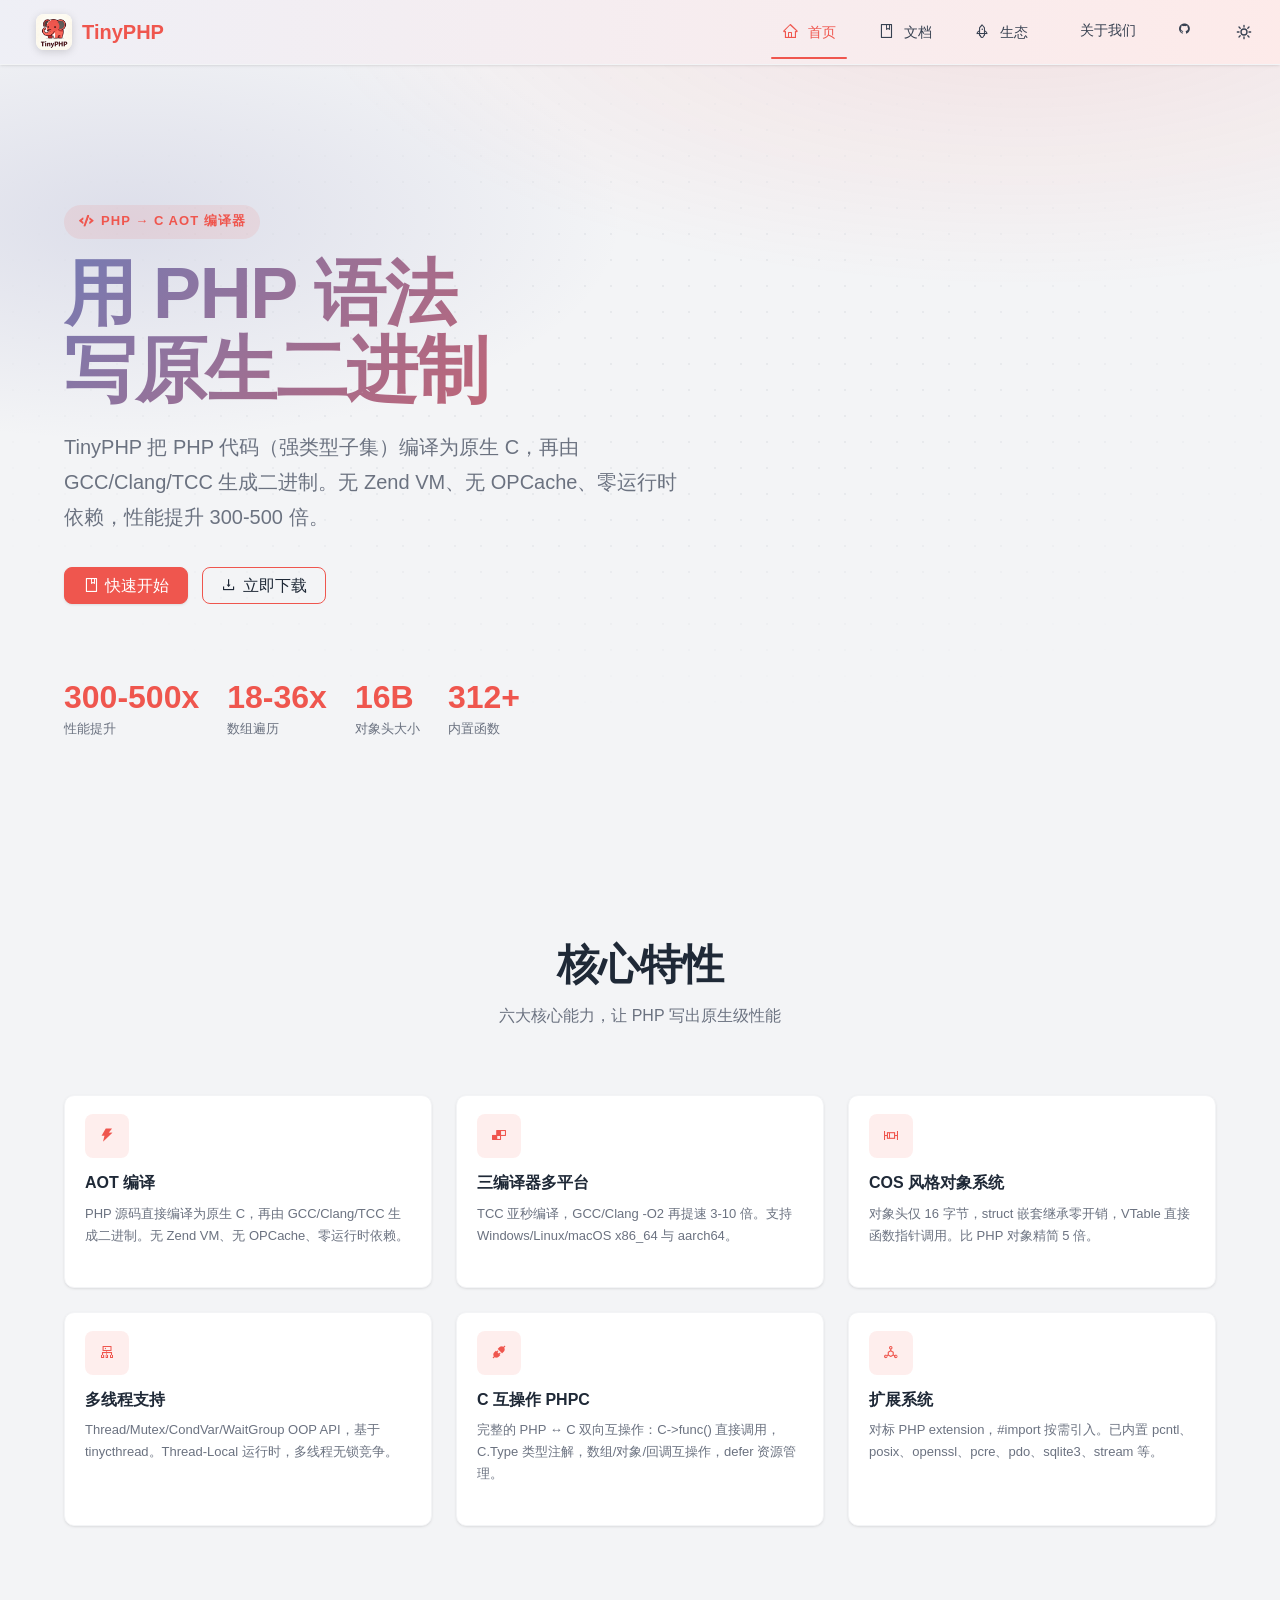
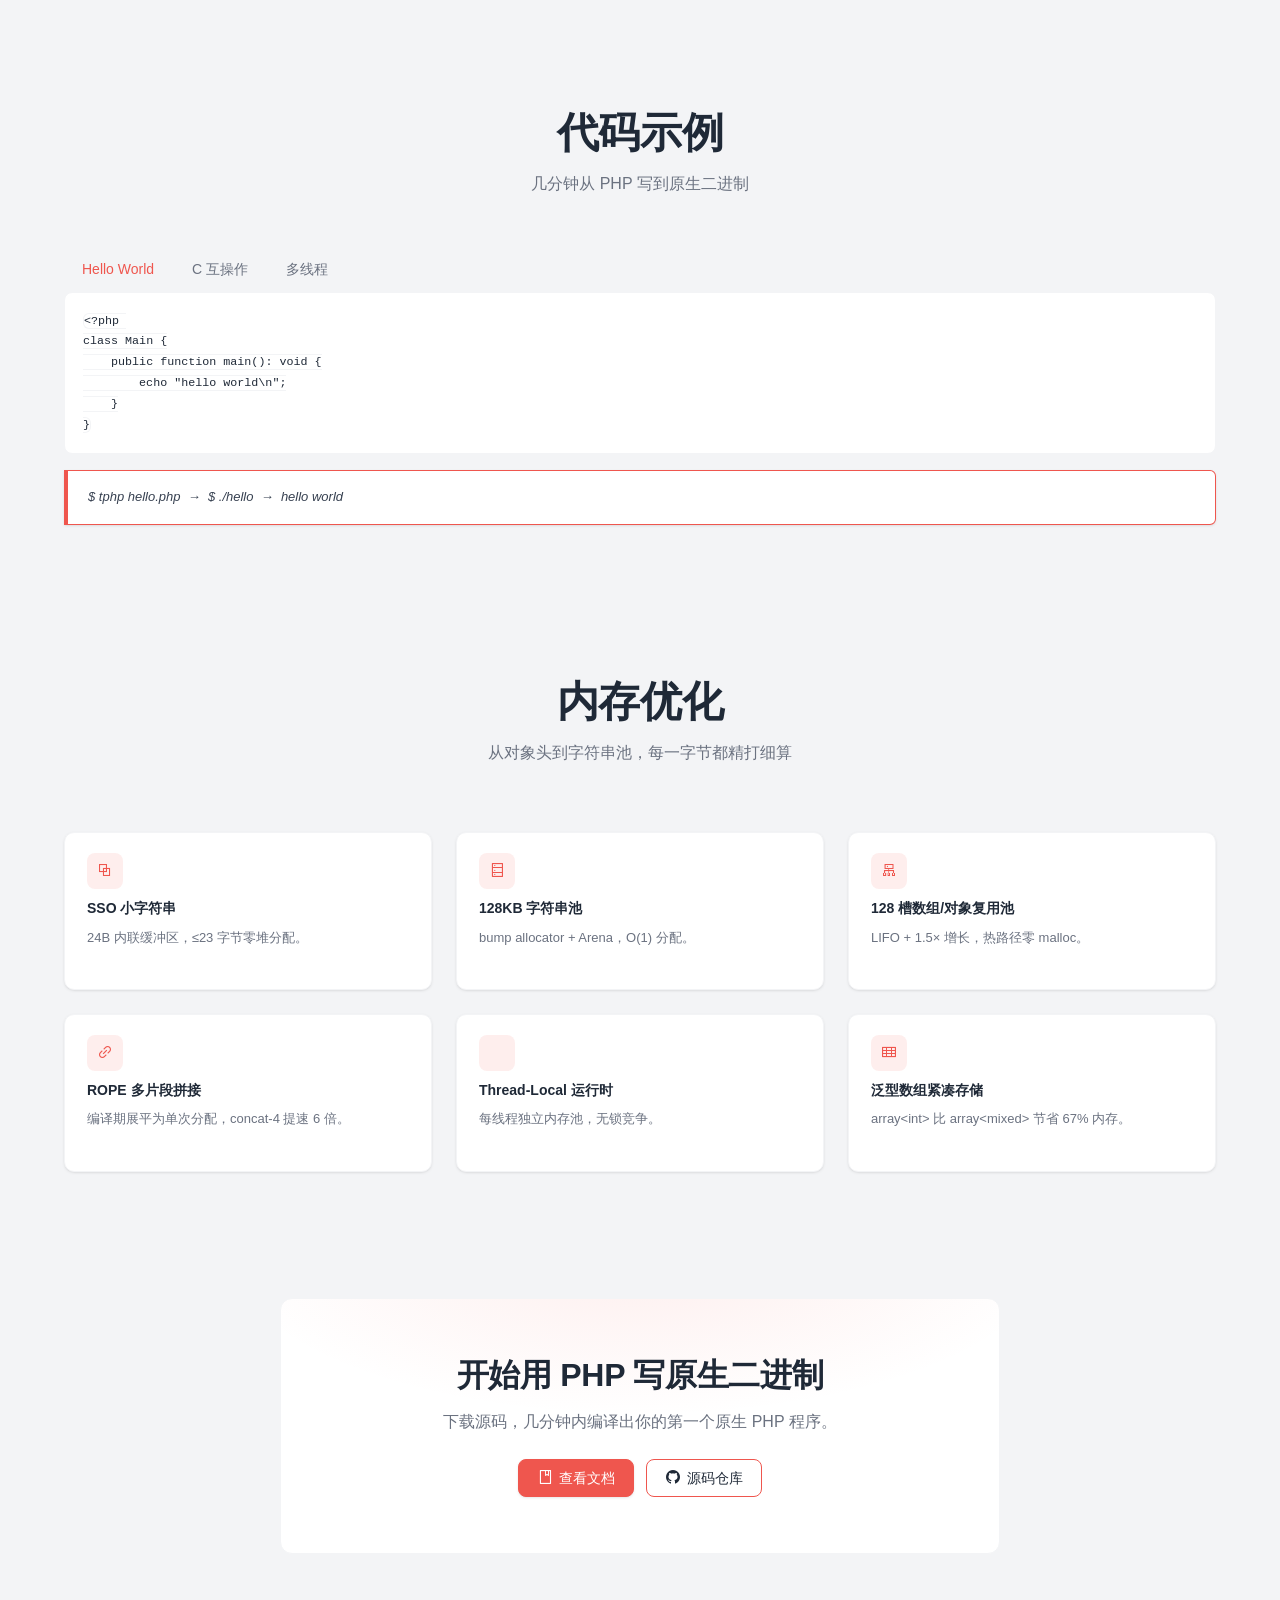
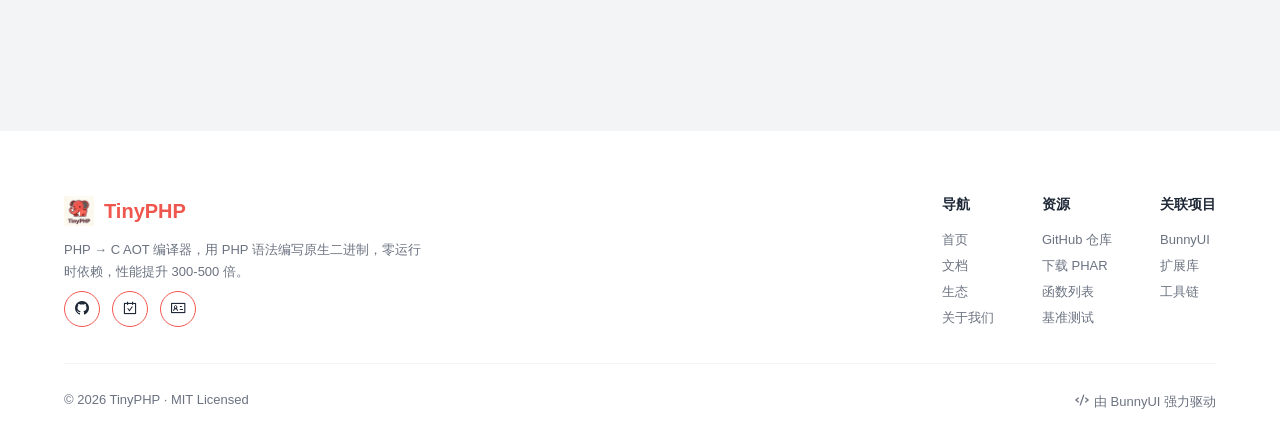
==== index.html @ 14796195 "docs: 接入 BunnyUI markdown 扩展，文档子页转 .md + 抽屉菜单 + 样式固化 - docs 子页由 .html 转为 .md，经 spa.js 的 bny.markdown" ====
<!DOCTYPE html>
<html lang="zh-CN">

<head>
    <meta charset="UTF-8">
    <meta name="viewport" content="width=device-width, initial-scale=1.0">
    <title>TinyPHP · PHP → C AOT 编译器</title>
    <meta name="keywords" content="TinyPHP, AOT, PHP, C, 编译器, PHPC, COS, 多线程">
    <meta name="description" content="TinyPHP 是一个 PHP → C AOT 编译器，用 PHP 语法编写原生二进制，零运行时依赖，性能提升 300-500 倍。">
    <!-- hash 路由：地址栏使用 入口页#/目标路径，刷新不丢失状态 -->
    <meta name="bny-spa-mode" content="hash">
    <link rel="icon" href="assets/img/TinyPHP.ico" type="image/x-icon">
    <link rel="apple-touch-icon" href="assets/img/TinyPHP.png">
    <!-- 防 FOUC：尽早确定主题，避免暗黑模式闪白 -->
    <script>
        (function () {
            var t;
            try { t = localStorage.getItem('tphp-theme'); } catch (e) { }
            // auto 或无值 → 跟随系统；light/dark → 固定
            if (t === 'light' || t === 'dark') {
                // 用显式选择
            } else {
                t = (window.matchMedia && window.matchMedia('(prefers-color-scheme: dark)').matches) ? 'dark' : 'light';
            }
            if (t === 'dark') document.documentElement.classList.add('dark');
        })();
    </script>
    <!-- highlight.js（全局常驻，不标 bny-spa） -->
    <link rel="stylesheet" href="assets/highlight/styles/atom-one-dark.min.css">
    <script src="assets/highlight/highlight.min.js"></script>
    <script src="assets/highlight/languages/javascript.min.js"></script>
    <script src="assets/highlight/languages/php.min.js"></script>
    <script src="assets/highlight/languages/css.min.js"></script>
    <script src="assets/highlight/languages/xml.min.js"></script>
    <!-- bunny-ui 核心 -->
    <link rel="stylesheet" href="assets/bunny/bunny.css">
    <link rel="stylesheet" href="assets/css/theme.css?v=5">
    <script src="assets/bunny/bunny.js"></script>
    <!-- bny-spa 扩展 -->
    <link rel="stylesheet" href="assets/ext/spa.css">
    <script src="assets/ext/spa.js?v=2"></script>
    <!-- 全局共享样式 -->
    <link rel="stylesheet" href="assets/css/site.css?v=6">
    <link rel="stylesheet" href="assets/css/docs.css?v=6">
    <!-- 首页特有样式（导航离开时自动卸载） -->
    <link bny-spa rel="stylesheet" href="assets/css/home.css?v=5">
</head>

<body hx-ext="bny-spa">

    <!-- ==================== 共享 Shell 勿散改 ==================== -->
    <header class="site-header">
        <div hx-ext="bny-nav" color="white">
            <div class="head">
                <a class="logo-box" href="index.html">
                    <span class="logo"><img src="assets/img/TinyPHP.png" alt="TinyPHP"></span>
                    <span>TinyPHP</span>
                </a>
            </div>
            <ul class="menu">
                <li><a class="trigger" href="index.html"><i class="bny-icon icon-home"></i><span>首页</span></a></li>
                <li><a class="trigger" href="docs.html"><i class="bny-icon icon-book"></i><span>文档</span></a></li>
                <li><a class="trigger" href="ecosystem.html"><i class="bny-icon icon-rocket"></i><span>生态</span></a>
                </li>
                <li><a class="trigger" href="about.html"><i class="bny-icon icon-info"></i><span>关于我们</span></a></li>
                <li><a class="trigger" href="https://github.com/KingBes/TinyPHP" target="_blank"
                        rel="noopener noreferrer" bny-spa-skip title="GitHub"><i
                            class="bny-icon icon-github-fill"></i></a></li>
                <li><a class="trigger" href="javascript:void(0)" id="mode-btn" bny-spa-skip title="主题模式 — 点击切换">
                        <span class="mode-icons">
                            <svg class="icon-sun" viewBox="0 0 24 24" fill="none" stroke="currentColor" stroke-width="2"
                                stroke-linecap="round" stroke-linejoin="round">
                                <circle cx="12" cy="12" r="4.5" />
                                <path
                                    d="M12 2v2.5M12 19.5V22M2 12h2.5M19.5 12H22M4.5 4.5l1.8 1.8M17.7 17.7l1.8 1.8M19.5 4.5l-1.8 1.8M6.3 17.7l-1.8 1.8" />
                            </svg>
                            <svg class="icon-moon" viewBox="0 0 24 24" fill="none" stroke="currentColor"
                                stroke-width="2" stroke-linecap="round" stroke-linejoin="round">
                                <path d="M20 14.5A8 8 0 1 1 9.5 4a6.5 6.5 0 0 0 10.5 10.5z" />
                            </svg>
                        </span>
                    </a></li>
            </ul>
        </div>
    </header>

    <main bny-view>
        <!-- ==================== 首页内容 ==================== -->

        <!-- Hero -->
        <section class="hero">
            <div class="site-container">
                <div class="hero-inner">
                    <span class="eyebrow"><i class="bny-icon icon-code"></i> PHP → C AOT 编译器</span>
                    <h1 class="hero-title">用 PHP 语法<br>写原生二进制</h1>
                    <p class="hero-subtitle">
                        TinyPHP 把 PHP 代码（强类型子集）编译为原生 C，再由 GCC/Clang/TCC 生成二进制。无 Zend VM、无 OPCache、零运行时依赖，性能提升 300-500 倍。
                    </p>
                    <div class="hero-actions">
                        <a class="bny-btn" href="docs.html"><i class="bny-icon icon-book"></i> 快速开始</a>
                        <a class="bny-btn" model="border" href="https://github.com/tphp-lang/TinyPHP/releases" target="_blank"
                            rel="noopener noreferrer" bny-spa-skip><i class="bny-icon icon-download"></i> 立即下载</a>
                    </div>
                    <div class="hero-meta">
                        <div class="meta-item"><span class="meta-num">300-500x</span><span
                                class="meta-label">性能提升</span></div>
                        <div class="meta-item"><span class="meta-num">18-36x</span><span class="meta-label">数组遍历</span>
                        </div>
                        <div class="meta-item"><span class="meta-num">16B</span><span class="meta-label">对象头大小</span>
                        </div>
                        <div class="meta-item"><span class="meta-num">312+</span><span class="meta-label">内置函数</span>
                        </div>
                    </div>
                </div>
            </div>
        </section>

        <!-- 核心特性 -->
        <section class="section">
            <div class="site-container">
                <div class="section-head">
                    <h2 class="section-title">核心特性</h2>
                    <p class="section-subtitle">六大核心能力，让 PHP 写出原生级性能</p>
                </div>
                <div class="grid-3">
                    <div class="bny-card feature-card" model="transition">
                        <div class="body">
                            <div class="feature-icon"><i class="bny-icon icon-thunderbolt-fill"></i></div>
                            <h3 class="feature-title">AOT 编译</h3>
                            <p class="feature-desc">PHP 源码直接编译为原生 C，再由 GCC/Clang/TCC 生成二进制。无 Zend VM、无 OPCache、零运行时依赖。
                            </p>
                        </div>
                    </div>
                    <div class="bny-card feature-card" model="transition">
                        <div class="body">
                            <div class="feature-icon"><i class="bny-icon icon-build-fill"></i></div>
                            <h3 class="feature-title">三编译器多平台</h3>
                            <p class="feature-desc">TCC 亚秒编译，GCC/Clang -O2 再提速 3-10 倍。支持 Windows/Linux/macOS x86_64 与
                                aarch64。</p>
                        </div>
                    </div>
                    <div class="bny-card feature-card" model="transition">
                        <div class="body">
                            <div class="feature-icon"><i class="bny-icon icon-boxplot"></i></div>
                            <h3 class="feature-title">COS 风格对象系统</h3>
                            <p class="feature-desc">对象头仅 16 字节，struct 嵌套继承零开销，VTable 直接函数指针调用。比 PHP 对象精简 5 倍。</p>
                        </div>
                    </div>
                    <div class="bny-card feature-card" model="transition">
                        <div class="body">
                            <div class="feature-icon"><i class="bny-icon icon-cluster"></i></div>
                            <h3 class="feature-title">多线程支持</h3>
                            <p class="feature-desc">Thread/Mutex/CondVar/WaitGroup OOP API，基于 tinycthread。Thread-Local
                                运行时，多线程无锁竞争。</p>
                        </div>
                    </div>
                    <div class="bny-card feature-card" model="transition">
                        <div class="body">
                            <div class="feature-icon"><i class="bny-icon icon-api-fill"></i></div>
                            <h3 class="feature-title">C 互操作 PHPC</h3>
                            <p class="feature-desc">完整的 PHP ↔ C 双向互操作：C-&gt;func() 直接调用，C.Type 类型注解，数组/对象/回调互操作，defer
                                资源管理。</p>
                        </div>
                    </div>
                    <div class="bny-card feature-card" model="transition">
                        <div class="body">
                            <div class="feature-icon"><i class="bny-icon icon-deploymentunit"></i></div>
                            <h3 class="feature-title">扩展系统</h3>
                            <p class="feature-desc">对标 PHP extension，#import 按需引入。已内置
                                pcntl、posix、openssl、pcre、pdo、sqlite3、stream 等。</p>
                        </div>
                    </div>
                </div>
            </div>
        </section>

        <!-- 代码示例 -->
        <section class="section">
            <div class="site-container">
                <div class="section-head">
                    <h2 class="section-title">代码示例</h2>
                    <p class="section-subtitle">几分钟从 PHP 写到原生二进制</p>
                </div>
                <div class="code-tabs">
                    <div hx-ext="bny-tab" index="0">
                        <ul class="head">
                            <li>Hello World</li>
                            <li>C 互操作</li>
                            <li>多线程</li>
                        </ul>
                        <div class="body">
                            <div>
                                <pre hx-ext="bny-code" mode="highlight" lang="php">&lt;?php 
class Main {
    public function main(): void {
        echo "hello world\n";
    }
}</pre>
                                <blockquote class="bny-blockquote">$ tphp hello.php&nbsp;&nbsp;→&nbsp;&nbsp;$
                                    ./hello&nbsp;&nbsp;→&nbsp;&nbsp;hello world</blockquote>
                            </div>
                            <div>
                                <pre hx-ext="bny-code" mode="highlight" lang="php">#include "my_func.h"

function add(int $a, int $b): C.int {
    return C-&gt;my_add(c_int($a), c_int($b));
}

class Main {
    public function main(): void {
        int $r = C-&gt;my_add(c_int(10), c_int(20));
        var_dump($r);  // int(30)
    }
}</pre>
                            </div>
                            <div>
                                <pre hx-ext="bny-code" mode="highlight" lang="php">&lt;?php
class Main {
    public function main(): void {
        $t = new Thread(function(): int {
            echo "hello from thread\n";
            return 42;
        });
        $t-&gt;start();
        echo "ret=" . $t-&gt;join() . "\n";  // ret=42
    }
}</pre>
                            </div>
                        </div>
                    </div>
                </div>
            </div>
        </section>

        <!-- 内存优化 -->
        <section class="section section--tight">
            <div class="site-container">
                <div class="section-head">
                    <h2 class="section-title">内存优化</h2>
                    <p class="section-subtitle">从对象头到字符串池，每一字节都精打细算</p>
                </div>
                <div class="grid-3">
                    <div class="bny-card feature-card memory-card" model="transition">
                        <div class="body">
                            <div class="feature-icon"><i class="bny-icon icon-block"></i></div>
                            <h3 class="feature-title">SSO 小字符串</h3>
                            <p class="feature-desc">24B 内联缓冲区，≤23 字节零堆分配。</p>
                        </div>
                    </div>
                    <div class="bny-card feature-card memory-card" model="transition">
                        <div class="body">
                            <div class="feature-icon"><i class="bny-icon icon-database"></i></div>
                            <h3 class="feature-title">128KB 字符串池</h3>
                            <p class="feature-desc">bump allocator + Arena，O(1) 分配。</p>
                        </div>
                    </div>
                    <div class="bny-card feature-card memory-card" model="transition">
                        <div class="body">
                            <div class="feature-icon"><i class="bny-icon icon-cluster"></i></div>
                            <h3 class="feature-title">128 槽数组/对象复用池</h3>
                            <p class="feature-desc">LIFO + 1.5× 增长，热路径零 malloc。</p>
                        </div>
                    </div>
                    <div class="bny-card feature-card memory-card" model="transition">
                        <div class="body">
                            <div class="feature-icon"><i class="bny-icon icon-link"></i></div>
                            <h3 class="feature-title">ROPE 多片段拼接</h3>
                            <p class="feature-desc">编译期展平为单次分配，concat-4 提速 6 倍。</p>
                        </div>
                    </div>
                    <div class="bny-card feature-card memory-card" model="transition">
                        <div class="body">
                            <div class="feature-icon"><i class="bny-icon icon-thread"></i></div>
                            <h3 class="feature-title">Thread-Local 运行时</h3>
                            <p class="feature-desc">每线程独立内存池，无锁竞争。</p>
                        </div>
                    </div>
                    <div class="bny-card feature-card memory-card" model="transition">
                        <div class="body">
                            <div class="feature-icon"><i class="bny-icon icon-table"></i></div>
                            <h3 class="feature-title">泛型数组紧凑存储</h3>
                            <p class="feature-desc">array&lt;int&gt; 比 array&lt;mixed&gt; 节省 67% 内存。</p>
                        </div>
                    </div>
                </div>
            </div>
        </section>

        <!-- CTA -->
        <section class="cta-section">
            <div class="site-container">
                <div class="cta-card">
                    <h2 class="cta-title">开始用 PHP 写原生二进制</h2>
                    <p class="cta-desc">下载源码，几分钟内编译出你的第一个原生 PHP 程序。</p>
                    <div class="cta-actions">
                        <a class="bny-btn" href="docs.html"><i class="bny-icon icon-book"></i> 查看文档</a>
                        <a class="bny-btn" model="border" href="https://github.com/KingBes/TinyPHP" target="_blank"
                            rel="noopener noreferrer" bny-spa-skip><i class="bny-icon icon-github-fill"></i> 源码仓库</a>
                    </div>
                </div>
            </div>
        </section>

    </main>

    <!-- ==================== 共享页脚 ==================== -->
    <footer class="site-footer">
        <div class="site-container">
            <div class="footer-grid">
                <div class="footer-brand">
                    <div class="logo-line"><img src="assets/img/TinyPHP.png" alt="TinyPHP"><span>TinyPHP</span></div>
                    <p>PHP → C AOT 编译器，用 PHP 语法编写原生二进制，零运行时依赖，性能提升 300-500 倍。</p>
                    <div class="footer-social">
                        <a class="bny-btn" model="border circle" href="https://github.com/KingBes/TinyPHP"
                            target="_blank" rel="noopener noreferrer" bny-spa-skip title="GitHub"><i
                                class="bny-icon icon-github-fill"></i></a>
                        <a class="bny-btn" model="border circle" href="https://github.com/KingBes/TinyPHP/actions"
                            target="_blank" rel="noopener noreferrer" bny-spa-skip title="CI 构建"><i
                                class="bny-icon icon-carryout"></i></a>
                        <a class="bny-btn" model="border circle"
                            href="https://github.com/KingBes/TinyPHP/blob/main/LICENSE" target="_blank"
                            rel="noopener noreferrer" bny-spa-skip title="MIT 许可证"><i
                                class="bny-icon icon-idcard"></i></a>
                    </div>
                </div>
                <div class="footer-links">
                    <div class="footer-col">
                        <h4>导航</h4>
                        <a href="index.html">首页</a>
                        <a href="docs.html">文档</a>
                        <a href="ecosystem.html">生态</a>
                        <a href="about.html">关于我们</a>
                    </div>
                    <div class="footer-col">
                        <h4>资源</h4>
                        <a href="https://github.com/KingBes/TinyPHP" target="_blank" rel="noopener noreferrer"
                            bny-spa-skip>GitHub 仓库</a>
                        <a href="https://github.com/KingBes/TinyPHP/actions" target="_blank" rel="noopener noreferrer"
                            bny-spa-skip>下载 PHAR</a>
                        <a href="https://github.com/KingBes/TinyPHP/blob/main/FUNCTIONS.md" target="_blank"
                            rel="noopener noreferrer" bny-spa-skip>函数列表</a>
                        <a href="https://github.com/KingBes/TinyPHP/blob/main/BENCHMARK_RESULTS.md" target="_blank"
                            rel="noopener noreferrer" bny-spa-skip>基准测试</a>
                    </div>
                    <div class="footer-col">
                        <h4>关联项目</h4>
                        <a href="https://github.com/workbunny/bunny.ui" target="_blank" rel="noopener noreferrer"
                            bny-spa-skip>BunnyUI</a>
                        <a href="ecosystem.html">扩展库</a>
                        <a href="ecosystem.html">工具链</a>
                    </div>
                </div>
            </div>
            <div class="footer-bottom">
                <span>© 2026 TinyPHP · MIT Licensed</span>
                <span><i class="bny-icon icon-code"></i> 由 BunnyUI 强力驱动</span>
            </div>
        </div>
    </footer>

    <script src="assets/js/site.js?v=10"></script>
</body>

</html>
---- assets/highlight/styles/atom-one-dark.min.css ----
pre code.hljs{display:block;overflow-x:auto;padding:1em}code.hljs{padding:3px 5px}.hljs{color:#abb2bf;background:#282c34}.hljs-comment,.hljs-quote{color:#5c6370;font-style:italic}.hljs-doctag,.hljs-formula,.hljs-keyword{color:#c678dd}.hljs-deletion,.hljs-name,.hljs-section,.hljs-selector-tag,.hljs-subst{color:#e06c75}.hljs-literal{color:#56b6c2}.hljs-addition,.hljs-attribute,.hljs-meta .hljs-string,.hljs-regexp,.hljs-string{color:#98c379}.hljs-attr,.hljs-number,.hljs-selector-attr,.hljs-selector-class,.hljs-selector-pseudo,.hljs-template-variable,.hljs-type,.hljs-variable{color:#d19a66}.hljs-bullet,.hljs-link,.hljs-meta,.hljs-selector-id,.hljs-symbol,.hljs-title{color:#61aeee}.hljs-built_in,.hljs-class .hljs-title,.hljs-title.class_{color:#e6c07b}.hljs-emphasis{font-style:italic}.hljs-strong{font-weight:700}.hljs-link{text-decoration:underline}
---- assets/bunny/bunny.css ----
html{--default: #5E4F42;--default-middle: #7D6E5E;--default-shallow: #B8A898;--green: #059669;--green-middle: #10B981;--green-shallow: #A7F3D0;--blue: #0284C7;--blue-middle: #38BDF8;--blue-shallow: #BAE6FD;--yellow: #D97706;--yellow-middle: #F59E0B;--yellow-shallow: #FDE68A;--red: #E11D48;--red-middle: #FB7185;--red-shallow: #FECDD3;--gray: #9CA3AF;--gray-middle: #D1D5DB;--gray-shallow: #F3F4F6;--white: #FFFFFF;--white-middle: #F9FAFB;--white-shallow: #F3F4F6;--black: #1F2937;--black-middle: #374151;--black-shallow: #6B7280;--white-common: #FFFFFF;--white-common-middle: #F9FAFB;--white-common-shallow: #F3F4F6;--black-common: #1F2937;--black-common-middle: #374151;--black-common-shallow: #6B7280;--default-alpha-10: rgba(94, 79, 66, .1);--default-alpha-20: rgba(94, 79, 66, .2);--default-alpha-30: rgba(94, 79, 66, .3);--green-alpha-10: rgba(5, 150, 105, .08);--green-alpha-20: rgba(5, 150, 105, .15);--blue-alpha-10: rgba(2, 132, 199, .08);--yellow-alpha-10: rgba(217, 119, 6, .08);--red-alpha-10: rgba(225, 29, 72, .08);--black-alpha-05: rgba(0, 0, 0, .05);--black-alpha-08: rgba(0, 0, 0, .08);--black-alpha-10: rgba(0, 0, 0, .1);--black-alpha-15: rgba(0, 0, 0, .15);--black-alpha-20: rgba(0, 0, 0, .2);--black-alpha-25: rgba(0, 0, 0, .25);--black-alpha-30: rgba(0, 0, 0, .3);--white-alpha-05: rgba(255, 255, 255, .05);--white-alpha-08: rgba(255, 255, 255, .08);--white-alpha-12: rgba(255, 255, 255, .12);--white-alpha-15: rgba(255, 255, 255, .15);--white-alpha-20: rgba(255, 255, 255, .2);--white-alpha-50: rgba(255, 255, 255, .5);--white-alpha-85: rgba(255, 255, 255, .85);--font-size: 14px;--font-size-xs: 12px;--font-size-sm: 13px;--font-size-16: 16px;--font-size-18: 18px;--font-size-20: 20px;--font-size-24: 24px;--font-size-32: 32px;--line-height: 1.6;--line-height-heading: 1.3;--font-weight-normal: 400;--font-weight-medium: 500;--font-weight-semibold: 600;--font-weight-bold: 700;--border-radius: 8px;--border-radius-sm: 6px;--border-radius-8: 10px;--border-radius-15: 16px;--border-radius-full: 9999px;--transition: all .2s cubic-bezier(.4, 0, .2, 1);--transition-slow: all .3s cubic-bezier(.4, 0, .2, 1);--transition-fast: all .15s cubic-bezier(.4, 0, .2, 1);--transform3d-200: translate3d(2px, 0, 0);--transform3d-500: translate3d(5px, 0, 0);--transform3d-020: translate3d(0, 2px, 0);--transform3d-050: translate3d(0, 5px, 0);--transform3d-002: translate3d(0, 0, 2px);--transform3d-005: translate3d(0, 0, 5px);--box-shadow-005: 0 1px 3px 0 rgba(0, 0, 0, .08), 0 1px 2px -1px rgba(0, 0, 0, .08);--box-shadow-055: 0 8px 24px -4px rgba(0, 0, 0, .12), 0 4px 8px -4px rgba(0, 0, 0, .08);--box-shadow-hover-005: 0 4px 12px -2px rgba(0, 0, 0, .12), 0 2px 4px -2px rgba(0, 0, 0, .08);--box-shadow-hover-055: 0 12px 32px -6px rgba(0, 0, 0, .15), 0 6px 12px -4px rgba(0, 0, 0, .1);--focus-ring: 0 0 0 3px var(--default-alpha-20);--focus-ring-offset: 2px}::view-transition-old(*){animation:none}::view-transition-new(*){animation:clip .3s ease-in}::view-transition-old(root){z-index:1}::view-transition-new(root){z-index:9999}html.dark{--white: #1A1A1A;--white-middle: #242424;--white-shallow: #2E2E2E;--black: #F5F5F5;--black-middle: #D4D4D4;--black-shallow: #A3A3A3;--green: #10B981;--green-middle: #34D399;--green-shallow: #6EE7B7;--blue: #38BDF8;--blue-middle: #7DD3FC;--blue-shallow: #BAE6FD;--yellow: #F59E0B;--yellow-middle: #FBBF24;--yellow-shallow: #FDE68A;--red: #FB7185;--red-middle: #FDA4AF;--red-shallow: #FECDD3;--gray: #737373;--gray-middle: #525252;--gray-shallow: #404040;--default-alpha-10: rgba(184, 168, 152, .1);--default-alpha-20: rgba(184, 168, 152, .2);--default-alpha-30: rgba(184, 168, 152, .3);--green-alpha-10: rgba(16, 185, 129, .08);--green-alpha-20: rgba(16, 185, 129, .15);--blue-alpha-10: rgba(56, 189, 248, .08);--yellow-alpha-10: rgba(245, 158, 11, .08);--red-alpha-10: rgba(251, 113, 133, .08);--black-alpha-05: rgba(255, 255, 255, .05);--black-alpha-08: rgba(255, 255, 255, .08);--black-alpha-10: rgba(255, 255, 255, .1);--black-alpha-15: rgba(255, 255, 255, .15);--black-alpha-20: rgba(255, 255, 255, .2);--black-alpha-25: rgba(255, 255, 255, .25);--black-alpha-30: rgba(255, 255, 255, .3);--white-alpha-05: rgba(0, 0, 0, .05);--white-alpha-08: rgba(0, 0, 0, .08);--white-alpha-12: rgba(0, 0, 0, .12);--white-alpha-15: rgba(0, 0, 0, .15);--white-alpha-20: rgba(0, 0, 0, .2);--white-alpha-50: rgba(0, 0, 0, .5);--white-alpha-85: rgba(0, 0, 0, .85)}html.dark::view-transition-old(*){animation:clip .3s ease-in reverse}html.dark::view-transition-new(*){animation:none}html.dark::view-transition-old(root){z-index:9999}html.dark::view-transition-new(root){z-index:1}body{background-color:var(--white);color:var(--black);font-size:var(--font-size);line-height:var(--line-height);font-family:Inter,Microsoft YaHei,-apple-system,Roboto,PingFang SC,Helvetica Neue,Arial,sans-serif;-webkit-font-smoothing:antialiased;-moz-osx-font-smoothing:grayscale}html,body,div,ul,li,p,dl,dt,dd,ol,form,input,textarea,th,td,select,pre,blockquote{margin:0;padding:0}*,*:before,*:after{box-sizing:border-box}html,body{min-height:100%;margin:0 auto}ul,ol{list-style:none}img{border:none;vertical-align:middle;max-width:100%;max-height:100%}a{text-decoration:none;color:var(--default);transition:color var(--transition-fast)}a:hover{color:var(--default-middle);text-decoration:underline;text-underline-offset:2px;text-decoration-color:var(--default-shallow)}table{border-collapse:collapse;table-layout:fixed}input,textarea{outline:none;border:none}input:focus-visible,textarea:focus-visible,select:focus-visible{box-shadow:var(--focus-ring)}textarea{resize:none;overflow:auto}h1,h2,h3,h4,h5,h6{font-weight:var(--font-weight-semibold);line-height:var(--line-height-heading);color:var(--black)}h1{font-size:var(--font-size-32);margin:28px 0 20px;font-weight:var(--font-weight-bold);letter-spacing:-.02em}h2{font-size:var(--font-size-24);margin:24px 0 16px;letter-spacing:-.01em}h3{font-size:var(--font-size-20);margin:20px 0 14px}h4{font-size:var(--font-size-18);margin:18px 0 12px}h5{font-size:var(--font-size-16);margin:16px 0 10px}h6{font-size:var(--font-size);margin:14px 0 8px;color:var(--black-middle)}p{margin:10px 0}::selection{background-color:var(--default-alpha-20);color:var(--default)}::-webkit-scrollbar{width:8px;height:8px}::-webkit-scrollbar-thumb{background:var(--gray);border-radius:var(--border-radius-full);border:2px solid transparent;background-clip:content-box}::-webkit-scrollbar-thumb:hover{background:var(--gray-middle);border:2px solid transparent;background-clip:content-box}::-webkit-scrollbar-track{background:transparent}.text-green{color:var(--green)}.text-blue{color:var(--blue)}.text-yellow{color:var(--yellow)}.text-red{color:var(--red)}.text-black{color:var(--black-common)}.text-white{color:var(--white-common)}.bg-green{background-color:var(--green)}.bg-blue{background-color:var(--blue)}.bg-yellow{background-color:var(--yellow)}.bg-red{background-color:var(--red)}.bg-black{background-color:var(--black-common)}.bg-white{background-color:var(--white-common)}.bny-anim-scale{animation:anim-scale .25s cubic-bezier(.4,0,.2,1);animation-fill-mode:forwards}@keyframes anim-scale{0%{transform:scale(0);opacity:0}to{transform:scale(1);opacity:1}}.bny-anim-scaleOut{animation:anim-scaleOut .2s cubic-bezier(.4,0,.2,1);animation-fill-mode:forwards}@keyframes anim-scaleOut{0%{transform:scale(1);opacity:1}to{transform:scale(.8);opacity:0}}.bny-anim-rotate{animation:anim-spin .8s linear infinite}@keyframes anim-spin{0%{transform:rotate(0)}to{transform:rotate(360deg)}}.bny-anim-left{animation:anim-left .25s cubic-bezier(.4,0,.2,1);animation-fill-mode:forwards}@keyframes anim-left{0%{transform:translate(-100%);opacity:0}to{transform:translate(0);opacity:1}}.bny-anim-leftOut{animation:anim-leftOut .2s cubic-bezier(.4,0,.2,1);animation-fill-mode:forwards}@keyframes anim-leftOut{0%{transform:translate(0);opacity:1}to{transform:translate(-100%);opacity:0}}.bny-anim-right{animation:anim-right .25s cubic-bezier(.4,0,.2,1);animation-fill-mode:forwards}@keyframes anim-right{0%{transform:translate(100%);opacity:0}to{transform:translate(0);opacity:1}}.bny-anim-rightOut{animation:anim-rightOut .2s cubic-bezier(.4,0,.2,1);animation-fill-mode:forwards}@keyframes anim-rightOut{0%{transform:translate(0);opacity:1}to{transform:translate(100%);opacity:0}}.bny-anim-up{animation:anim-up .25s cubic-bezier(.4,0,.2,1);animation-fill-mode:forwards}@keyframes anim-up{0%{transform:translateY(-100%);opacity:0}to{transform:translateY(0);opacity:1}}.bny-anim-upOut{animation:anim-upOut .2s cubic-bezier(.4,0,.2,1);animation-fill-mode:forwards}@keyframes anim-upOut{0%{transform:translateY(0);opacity:1}to{transform:translateY(-100%);opacity:0}}.bny-anim-down{animation:anim-down .25s cubic-bezier(.4,0,.2,1);animation-fill-mode:forwards}@keyframes anim-down{0%{transform:translateY(100%);opacity:0}to{transform:translateY(0);opacity:1}}.bny-anim-downOut{animation:anim-downOut .2s cubic-bezier(.4,0,.2,1);animation-fill-mode:forwards}@keyframes anim-downOut{0%{transform:translateY(0);opacity:1}to{transform:translateY(100%);opacity:0}}@font-face{font-family:bny-icon;src:url(./font/iconfont.BUOJf-Tt.woff2?t=1772789688481) format("woff2"),url(./font/iconfont.BVnyuKWr.woff?t=1772789688481) format("woff"),url(./font/iconfont.DZ3zQbkR.ttf?t=1772789688481) format("truetype")}.bny-icon{font-family:bny-icon!important;font-size:16px;font-style:normal;-webkit-font-smoothing:antialiased;-moz-osx-font-smoothing:grayscale}.icon-bunny:before{content:""}.icon-folder:before{content:""}.icon-alert-fill:before{content:""}.icon-folder-open:before{content:""}.icon-api-fill:before{content:""}.icon-folder-add:before{content:""}.icon-highlight-fill:before{content:""}.icon-deploymentunit:before{content:""}.icon-phone-fill:before{content:""}.icon-accountbook:before{content:""}.icon-edit-fill:before{content:""}.icon-contacts:before{content:""}.icon-pushpin-fill:before{content:""}.icon-carryout:before{content:""}.icon-rocket-fill:before{content:""}.icon-calendar-check:before{content:""}.icon-thunderbolt-fill:before{content:""}.icon-calendar:before{content:""}.icon-tag-fill:before{content:""}.icon-scan:before{content:""}.icon-wrench-fill:before{content:""}.icon-select:before{content:""}.icon-tags-fill:before{content:""}.icon-boxplot:before{content:""}.icon-bank-fill:before{content:""}.icon-build:before{content:""}.icon-camera-fill:before{content:""}.icon-sliders:before{content:""}.icon-error-fill:before{content:""}.icon-laptop:before{content:""}.icon-crown-fill:before{content:""}.icon-barcode:before{content:""}.icon-mail-fill:before{content:""}.icon-camera:before{content:""}.icon-car-fill:before{content:""}.icon-cluster:before{content:""}.icon-printer-fill:before{content:""}.icon-gateway:before{content:""}.icon-shop-fill:before{content:""}.icon-car:before{content:""}.icon-setting-fill:before{content:""}.icon-printer:before{content:""}.icon-USB-fill:before{content:""}.icon-read:before{content:""}.icon-golden-fill:before{content:""}.icon-cloud-server:before{content:""}.icon-build-fill:before{content:""}.icon-cloud-upload:before{content:""}.icon-boxplot-fill:before{content:""}.icon-cloud:before{content:""}.icon-sliders-fill:before{content:""}.icon-cloud-download:before{content:""}.icon-alibaba:before{content:""}.icon-cloud-sync:before{content:""}.icon-antdesign:before{content:""}.icon-video:before{content:""}.icon-ant-cloud:before{content:""}.icon-notification:before{content:""}.icon-behance:before{content:""}.icon-sound:before{content:""}.icon-googleplus:before{content:""}.icon-radarchart:before{content:""}.icon-medium:before{content:""}.icon-qrcode:before{content:""}.icon-google:before{content:""}.icon-fund:before{content:""}.icon-IE:before{content:""}.icon-image:before{content:""}.icon-amazon:before{content:""}.icon-mail:before{content:""}.icon-slack:before{content:""}.icon-table:before{content:""}.icon-alipay:before{content:""}.icon-idcard:before{content:""}.icon-taobao:before{content:""}.icon-creditcard:before{content:""}.icon-zhihu:before{content:""}.icon-heart:before{content:""}.icon-HTML:before{content:""}.icon-block:before{content:""}.icon-linkedin:before{content:""}.icon-error:before{content:""}.icon-yahoo:before{content:""}.icon-star:before{content:""}.icon-facebook:before{content:""}.icon-gold:before{content:""}.icon-skype:before{content:""}.icon-heatmap:before{content:""}.icon-CodeSandbox:before{content:""}.icon-wifi:before{content:""}.icon-chrome:before{content:""}.icon-attachment:before{content:""}.icon-codepen:before{content:""}.icon-edit:before{content:""}.icon-aliwangwang:before{content:""}.icon-key:before{content:""}.icon-apple:before{content:""}.icon-api:before{content:""}.icon-android:before{content:""}.icon-disconnect:before{content:""}.icon-sketch:before{content:""}.icon-highlight:before{content:""}.icon-Gitlab:before{content:""}.icon-monitor:before{content:""}.icon-dribbble:before{content:""}.icon-link:before{content:""}.icon-instagram:before{content:""}.icon-man:before{content:""}.icon-reddit:before{content:""}.icon-percentage:before{content:""}.icon-windows:before{content:""}.icon-pushpin:before{content:""}.icon-yuque:before{content:""}.icon-phone:before{content:""}.icon-Youtube:before{content:""}.icon-shake:before{content:""}.icon-Gitlab-fill:before{content:""}.icon-tag:before{content:""}.icon-dropbox:before{content:""}.icon-wrench:before{content:""}.icon-dingtalk:before{content:""}.icon-tags:before{content:""}.icon-android-fill:before{content:""}.icon-scissor:before{content:""}.icon-apple-fill:before{content:""}.icon-mr:before{content:""}.icon-HTML-fill:before{content:""}.icon-share:before{content:""}.icon-windows-fill:before{content:""}.icon-branches:before{content:""}.icon-QQ:before{content:""}.icon-fork:before{content:""}.icon-twitter:before{content:""}.icon-shrink:before{content:""}.icon-skype-fill:before{content:""}.icon-arrawsalt:before{content:""}.icon-weibo:before{content:""}.icon-verticalright:before{content:""}.icon-yuque-fill:before{content:""}.icon-verticalleft:before{content:""}.icon-Youtube-fill:before{content:""}.icon-right:before{content:""}.icon-yahoo-fill:before{content:""}.icon-left:before{content:""}.icon-wechat-fill:before{content:""}.icon-up:before{content:""}.icon-chrome-fill:before{content:""}.icon-down:before{content:""}.icon-alipay-circle-fill:before{content:""}.icon-fullscreen:before{content:""}.icon-aliwangwang-fill:before{content:""}.icon-fullscreen-exit:before{content:""}.icon-behance-circle-fill:before{content:""}.icon-doubleleft:before{content:""}.icon-amazon-circle-fill:before{content:""}.icon-doubleright:before{content:""}.icon-codepen-circle-fill:before{content:""}.icon-arrowright:before{content:""}.icon-CodeSandbox-circle-f:before{content:""}.icon-arrowup:before{content:""}.icon-dropbox-circle-fill:before{content:""}.icon-arrowleft:before{content:""}.icon-github-fill:before{content:""}.icon-arrowdown:before{content:""}.icon-dribbble-circle-fill:before{content:""}.icon-upload:before{content:""}.icon-googleplus-circle-f:before{content:""}.icon-colum-height:before{content:""}.icon-medium-circle-fill:before{content:""}.icon-vertical-align-botto:before{content:""}.icon-QQ-circle-fill:before{content:""}.icon-vertical-align-middl:before{content:""}.icon-IE-circle-fill:before{content:""}.icon-totop:before{content:""}.icon-google-circle-fill:before{content:""}.icon-vertical-align-top:before{content:""}.icon-dingtalk-circle-fill:before{content:""}.icon-download:before{content:""}.icon-sketch-circle-fill:before{content:""}.icon-sort-descending:before{content:""}.icon-slack-circle-fill:before{content:""}.icon-sort-ascending:before{content:""}.icon-twitter-circle-fill:before{content:""}.icon-fall:before{content:""}.icon-taobao-circle-fill:before{content:""}.icon-swap:before{content:""}.icon-weibo-circle-fill:before{content:""}.icon-stock:before{content:""}.icon-zhihu-circle-fill:before{content:""}.icon-rise:before{content:""}.icon-reddit-circle-fill:before{content:""}.icon-indent:before{content:""}.icon-alipay-square-fill:before{content:""}.icon-outdent:before{content:""}.icon-dingtalk-square-fill:before{content:""}.icon-menu:before{content:""}.icon-CodeSandbox-square-f:before{content:""}.icon-unorderedlist:before{content:""}.icon-behance-square-fill:before{content:""}.icon-orderedlist:before{content:""}.icon-amazon-square-fill:before{content:""}.icon-align-right:before{content:""}.icon-codepen-square-fill:before{content:""}.icon-align-center:before{content:""}.icon-dribbble-square-fill:before{content:""}.icon-align-left:before{content:""}.icon-dropbox-square-fill:before{content:""}.icon-pic-center:before{content:""}.icon-facebook-fill:before{content:""}.icon-pic-right:before{content:""}.icon-googleplus-square-f:before{content:""}.icon-pic-left:before{content:""}.icon-google-square-fill:before{content:""}.icon-bold:before{content:""}.icon-instagram-fill:before{content:""}.icon-font-colors:before{content:""}.icon-IE-square-fill:before{content:""}.icon-exclaimination:before{content:""}.icon-medium-square-fill:before{content:""}.icon-check-circle:before{content:""}.icon-font-size:before{content:""}.icon-linkedin-fill:before{content:""}.icon-CI:before{content:""}.icon-infomation:before{content:""}.icon-QQ-square-fill:before{content:""}.icon-Dollar:before{content:""}.icon-line-height:before{content:""}.icon-reddit-square-fill:before{content:""}.icon-compass:before{content:""}.icon-strikethrough:before{content:""}.icon-twitter-square-fill:before{content:""}.icon-close-circle:before{content:""}.icon-underline:before{content:""}.icon-sketch-square-fill:before{content:""}.icon-frown:before{content:""}.icon-number:before{content:""}.icon-slack-square-fill:before{content:""}.icon-info-circle:before{content:""}.icon-italic:before{content:""}.icon-taobao-square-fill:before{content:""}.icon-left-circle:before{content:""}.icon-code:before{content:""}.icon-weibo-square-fill:before{content:""}.icon-down-circle:before{content:""}.icon-column-width:before{content:""}.icon-zhihu-square-fill:before{content:""}.icon-EURO:before{content:""}.icon-check:before{content:""}.icon-zoomout:before{content:""}.icon-copyright:before{content:""}.icon-ellipsis:before{content:""}.icon-apartment:before{content:""}.icon-minus-circle:before{content:""}.icon-dash:before{content:""}.icon-audio:before{content:""}.icon-meh:before{content:""}.icon-close:before{content:""}.icon-audio-fill:before{content:""}.icon-plus-circle:before{content:""}.icon-enter:before{content:""}.icon-robot:before{content:""}.icon-play-circle:before{content:""}.icon-line:before{content:""}.icon-zoomin:before{content:""}.icon-question-circle:before{content:""}.icon-minus:before{content:""}.icon-robot-fill:before{content:""}.icon-Pound:before{content:""}.icon-question:before{content:""}.icon-bug-fill:before{content:""}.icon-right-circle:before{content:""}.icon-rollback:before{content:""}.icon-bug:before{content:""}.icon-smile:before{content:""}.icon-small-dash:before{content:""}.icon-audiostatic:before{content:""}.icon-trademark:before{content:""}.icon-pause:before{content:""}.icon-comment:before{content:""}.icon-time-circle:before{content:""}.icon-bg-colors:before{content:""}.icon-signal-fill:before{content:""}.icon-timeout:before{content:""}.icon-crown:before{content:""}.icon-verified:before{content:""}.icon-earth:before{content:""}.icon-drag:before{content:""}.icon-shortcut-fill:before{content:""}.icon-YUAN:before{content:""}.icon-desktop:before{content:""}.icon-videocameraadd:before{content:""}.icon-up-circle:before{content:""}.icon-gift:before{content:""}.icon-switchuser:before{content:""}.icon-warning-circle:before{content:""}.icon-stop:before{content:""}.icon-whatsapp:before{content:""}.icon-sync:before{content:""}.icon-fire:before{content:""}.icon-appstoreadd:before{content:""}.icon-transaction:before{content:""}.icon-thunderbolt:before{content:""}.icon-caret-down:before{content:""}.icon-undo:before{content:""}.icon-check-circle-fill:before{content:""}.icon-backward:before{content:""}.icon-redo:before{content:""}.icon-left-circle-fill:before{content:""}.icon-caret-up:before{content:""}.icon-reload:before{content:""}.icon-down-circle-fill:before{content:""}.icon-caret-right:before{content:""}.icon-reloadtime:before{content:""}.icon-minus-circle-fill:before{content:""}.icon-caret-left:before{content:""}.icon-message:before{content:""}.icon-close-circle-fill:before{content:""}.icon-fast-backward:before{content:""}.icon-dashboard:before{content:""}.icon-info-circle-fill:before{content:""}.icon-forward:before{content:""}.icon-issuesclose:before{content:""}.icon-up-circle-fill:before{content:""}.icon-fast-forward:before{content:""}.icon-poweroff:before{content:""}.icon-right-circle-fill:before{content:""}.icon-search:before{content:""}.icon-logout:before{content:""}.icon-plus-circle-fill:before{content:""}.icon-retweet:before{content:""}.icon-piechart:before{content:""}.icon-question-circle-fill:before{content:""}.icon-login:before{content:""}.icon-setting:before{content:""}.icon-EURO-circle-fill:before{content:""}.icon-step-backward:before{content:""}.icon-eye:before{content:""}.icon-frown-fill:before{content:""}.icon-step-forward:before{content:""}.icon-location:before{content:""}.icon-copyright-circle-fil:before{content:""}.icon-swap-right:before{content:""}.icon-edit-square:before{content:""}.icon-CI-circle-fill:before{content:""}.icon-swap-left:before{content:""}.icon-export:before{content:""}.icon-compass-fill:before{content:""}.icon-woman:before{content:""}.icon-save:before{content:""}.icon-Dollar-circle-fill:before{content:""}.icon-plus:before{content:""}.icon-Import:before{content:""}.icon-poweroff-circle-fill:before{content:""}.icon-eyeclose-fill:before{content:""}.icon-appstore:before{content:""}.icon-meh-fill:before{content:""}.icon-eye-close:before{content:""}.icon-close-square:before{content:""}.icon-play-circle-fill:before{content:""}.icon-clear:before{content:""}.icon-down-square:before{content:""}.icon-Pound-circle-fill:before{content:""}.icon-collapse:before{content:""}.icon-layout:before{content:""}.icon-smile-fill:before{content:""}.icon-expand:before{content:""}.icon-left-square:before{content:""}.icon-stop-fill:before{content:""}.icon-deletecolumn:before{content:""}.icon-play-square:before{content:""}.icon-warning-circle-fill:before{content:""}.icon-merge-cells:before{content:""}.icon-control:before{content:""}.icon-time-circle-fill:before{content:""}.icon-subnode:before{content:""}.icon-codelibrary:before{content:""}.icon-trademark-circle-fil:before{content:""}.icon-rotate-left:before{content:""}.icon-detail:before{content:""}.icon-YUAN-circle-fill:before{content:""}.icon-rotate-right:before{content:""}.icon-minus-square:before{content:""}.icon-heart-fill:before{content:""}.icon-insertrowbelow:before{content:""}.icon-plus-square:before{content:""}.icon-piechart-circle-fil:before{content:""}.icon-insertrowabove:before{content:""}.icon-right-square:before{content:""}.icon-dashboard-fill:before{content:""}.icon-table1:before{content:""}.icon-project:before{content:""}.icon-message-fill:before{content:""}.icon-solit-cells:before{content:""}.icon-wallet:before{content:""}.icon-check-square-fill:before{content:""}.icon-formatpainter:before{content:""}.icon-up-square:before{content:""}.icon-down-square-fill:before{content:""}.icon-insertrowright:before{content:""}.icon-calculator:before{content:""}.icon-minus-square-fill:before{content:""}.icon-formatpainter-fill:before{content:""}.icon-interation:before{content:""}.icon-close-square-fill:before{content:""}.icon-insertrowleft:before{content:""}.icon-check-square:before{content:""}.icon-codelibrary-fill:before{content:""}.icon-translate:before{content:""}.icon-border:before{content:""}.icon-left-square-fill:before{content:""}.icon-deleterow:before{content:""}.icon-border-outer:before{content:""}.icon-play-square-fill:before{content:""}.icon-sisternode:before{content:""}.icon-border-top:before{content:""}.icon-up-square-fill:before{content:""}.icon-Field-number:before{content:""}.icon-border-bottom:before{content:""}.icon-right-square-fill:before{content:""}.icon-Field-String:before{content:""}.icon-border-left:before{content:""}.icon-plus-square-fill:before{content:""}.icon-Function:before{content:""}.icon-border-right:before{content:""}.icon-accountbook-fill:before{content:""}.icon-Field-time:before{content:""}.icon-border-inner:before{content:""}.icon-carryout-fill:before{content:""}.icon-GIF:before{content:""}.icon-border-verticle:before{content:""}.icon-calendar-fill:before{content:""}.icon-Partition:before{content:""}.icon-border-horizontal:before{content:""}.icon-calculator-fill:before{content:""}.icon-index:before{content:""}.icon-radius-bottomleft:before{content:""}.icon-interation-fill:before{content:""}.icon-Storedprocedure:before{content:""}.icon-radius-bottomright:before{content:""}.icon-project-fill:before{content:""}.icon-Field-Binary:before{content:""}.icon-radius-upleft:before{content:""}.icon-detail-fill:before{content:""}.icon-Console-SQL:before{content:""}.icon-radius-upright:before{content:""}.icon-save-fill:before{content:""}.icon-icon-test:before{content:""}.icon-radius-setting:before{content:""}.icon-wallet-fill:before{content:""}.icon-aim:before{content:""}.icon-adduser:before{content:""}.icon-control-fill:before{content:""}.icon-compress:before{content:""}.icon-deleteteam:before{content:""}.icon-layout-fill:before{content:""}.icon-expend:before{content:""}.icon-deleteuser:before{content:""}.icon-appstore-fill:before{content:""}.icon-folder-view:before{content:""}.icon-addteam:before{content:""}.icon-mobile-fill:before{content:""}.icon-file-GIF:before{content:""}.icon-user:before{content:""}.icon-tablet-fill:before{content:""}.icon-group:before{content:""}.icon-team:before{content:""}.icon-book-fill:before{content:""}.icon-send:before{content:""}.icon-areachart:before{content:""}.icon-redenvelope-fill:before{content:""}.icon-Report:before{content:""}.icon-linechart:before{content:""}.icon-safetycertificate-f:before{content:""}.icon-View:before{content:""}.icon-barchart:before{content:""}.icon-propertysafety-fill:before{content:""}.icon-shortcut:before{content:""}.icon-pointmap:before{content:""}.icon-insurance-fill:before{content:""}.icon-ungroup:before{content:""}.icon-container:before{content:""}.icon-securityscan-fill:before{content:""}.icon-database:before{content:""}.icon-file-exclamation-fil:before{content:""}.icon-sever:before{content:""}.icon-file-add-fill:before{content:""}.icon-mobile:before{content:""}.icon-file-fill:before{content:""}.icon-tablet:before{content:""}.icon-file-excel-fill:before{content:""}.icon-redenvelope:before{content:""}.icon-file-markdown-fill:before{content:""}.icon-book:before{content:""}.icon-file-text-fill:before{content:""}.icon-filedone:before{content:""}.icon-file-ppt-fill:before{content:""}.icon-reconciliation:before{content:""}.icon-file-unknown-fill:before{content:""}.icon-file-exception:before{content:""}.icon-file-word-fill:before{content:""}.icon-filesync:before{content:""}.icon-file-zip-fill:before{content:""}.icon-filesearch:before{content:""}.icon-file-pdf-fill:before{content:""}.icon-solution:before{content:""}.icon-file-image-fill:before{content:""}.icon-fileprotect:before{content:""}.icon-diff-fill:before{content:""}.icon-file-add:before{content:""}.icon-file-copy-fill:before{content:""}.icon-file-excel:before{content:""}.icon-snippets-fill:before{content:""}.icon-file-exclamation:before{content:""}.icon-batchfolding-fill:before{content:""}.icon-file-pdf:before{content:""}.icon-reconciliation-fill:before{content:""}.icon-file-image:before{content:""}.icon-folder-add-fill:before{content:""}.icon-file-markdown:before{content:""}.icon-folder-fill:before{content:""}.icon-file-unknown:before{content:""}.icon-folder-open-fill:before{content:""}.icon-file-ppt:before{content:""}.icon-database-fill:before{content:""}.icon-file-word:before{content:""}.icon-container-fill:before{content:""}.icon-file:before{content:""}.icon-sever-fill:before{content:""}.icon-file-zip:before{content:""}.icon-calendar-check-fill:before{content:""}.icon-file-text:before{content:""}.icon-image-fill:before{content:""}.icon-file-copy:before{content:""}.icon-idcard-fill:before{content:""}.icon-snippets:before{content:""}.icon-creditcard-fill:before{content:""}.icon-audit:before{content:""}.icon-fund-fill:before{content:""}.icon-diff:before{content:""}.icon-read-fill:before{content:""}.icon-Batchfolding:before{content:""}.icon-contacts-fill:before{content:""}.icon-securityscan:before{content:""}.icon-delete-fill:before{content:""}.icon-propertysafety:before{content:""}.icon-notification-fill:before{content:""}.icon-safetycertificate:before{content:""}.icon-flag-fill:before{content:""}.icon-insurance:before{content:""}.icon-moneycollect-fill:before{content:""}.icon-alert:before{content:""}.icon-medicinebox-fill:before{content:""}.icon-delete:before{content:""}.icon-rest-fill:before{content:""}.icon-hourglass:before{content:""}.icon-shopping-fill:before{content:""}.icon-bulb:before{content:""}.icon-skin-fill:before{content:""}.icon-experiment:before{content:""}.icon-video-fill:before{content:""}.icon-bell:before{content:""}.icon-sound-fill:before{content:""}.icon-trophy:before{content:""}.icon-bulb-fill:before{content:""}.icon-rest:before{content:""}.icon-bell-fill:before{content:""}.icon-USB:before{content:""}.icon-filter-fill:before{content:""}.icon-skin:before{content:""}.icon-fire-fill:before{content:""}.icon-home:before{content:""}.icon-funnelplot-fill:before{content:""}.icon-bank:before{content:""}.icon-gift-fill:before{content:""}.icon-filter:before{content:""}.icon-hourglass-fill:before{content:""}.icon-funnelplot:before{content:""}.icon-home-fill:before{content:""}.icon-like:before{content:""}.icon-trophy-fill:before{content:""}.icon-unlike:before{content:""}.icon-location-fill:before{content:""}.icon-unlock:before{content:""}.icon-cloud-fill:before{content:""}.icon-lock:before{content:""}.icon-customerservice-fill:before{content:""}.icon-customerservice:before{content:""}.icon-experiment-fill:before{content:""}.icon-flag:before{content:""}.icon-eye-fill:before{content:""}.icon-moneycollect:before{content:""}.icon-like-fill:before{content:""}.icon-medicinebox:before{content:""}.icon-lock-fill:before{content:""}.icon-shop:before{content:""}.icon-unlike-fill:before{content:""}.icon-rocket:before{content:""}.icon-star-fill:before{content:""}.icon-shopping:before{content:""}.icon-unlock-fill:before{content:""}[hx-ext~=bny-menu]{display:flex;flex-direction:row;align-items:flex-start;padding:6px;background-color:var(--default);border-radius:var(--border-radius);box-shadow:var(--box-shadow-005);color:var(--white-common);width:min-content}[hx-ext~=bny-menu] .item{display:flex;align-items:center;cursor:pointer;transition:var(--transition);white-space:nowrap;position:relative;box-sizing:border-box}[hx-ext~=bny-menu] .item .trigger{display:flex;justify-content:space-between;align-items:center;flex-direction:row;width:100%;padding:8px 16px;border-radius:var(--border-radius-sm);transition:var(--transition);gap:8px;font-size:var(--font-size);font-weight:var(--font-weight-medium)}[hx-ext~=bny-menu] .item .trigger i{transition:var(--transition);font-size:var(--font-size-16)}[hx-ext~=bny-menu] .item .trigger:hover{background-color:var(--white-alpha-12)}[hx-ext~=bny-menu] .item .sub-menu{opacity:0;visibility:hidden;position:absolute;top:calc(100% + 6px);left:0;z-index:100;transform:translateY(8px);background-color:var(--default);border-radius:var(--border-radius);box-shadow:var(--box-shadow-055);transition:var(--transition);padding:6px;color:var(--white-common);min-width:160px}[hx-ext~=bny-menu] .item .sub-menu .sub-menu{top:-6px;left:calc(100% + 10px)}[hx-ext~=bny-menu] .item.show>.trigger i{transform:rotate(90deg)}[hx-ext~=bny-menu] .item.show>.sub-menu{opacity:1;visibility:visible;transform:translateY(4px)}[hx-ext~=bny-menu][color=white],[hx-ext~=bny-menu][color=white] .sub-menu{background-color:var(--white);color:var(--black);border:1px solid var(--gray-shallow)}[hx-ext~=bny-menu][color=white] .item .trigger:hover{background-color:var(--white-shallow)}[hx-ext~=bny-menu][color=green],[hx-ext~=bny-menu][color=green] .sub-menu{background-color:var(--green)}[hx-ext~=bny-menu][color=green] .trigger:hover{background-color:var(--green-middle)}[hx-ext~=bny-menu][color=yellow],[hx-ext~=bny-menu][color=yellow] .sub-menu{background-color:var(--yellow)}[hx-ext~=bny-menu][color=yellow] .trigger:hover{background-color:var(--yellow-middle)}[hx-ext~=bny-menu][color=red],[hx-ext~=bny-menu][color=red] .sub-menu{background-color:var(--red)}[hx-ext~=bny-menu][color=red] .trigger:hover{background-color:var(--red-middle)}[hx-ext~=bny-menu][color=blue],[hx-ext~=bny-menu][color=blue] .sub-menu{background-color:var(--blue)}[hx-ext~=bny-menu][color=blue] .trigger:hover{background-color:var(--blue-middle)}[hx-ext~=bny-menu][mode=vertical]{flex-direction:column;width:100%;padding:6px 0}[hx-ext~=bny-menu][mode=vertical] .item{width:100%;flex-direction:column;padding:0 6px}[hx-ext~=bny-menu][mode=vertical] .item .sub-menu{position:relative;transform:none;width:100%;padding:0;box-shadow:none;border-radius:0;opacity:1;visibility:visible;max-height:0;overflow:hidden;background:var(--black-alpha-10)}[hx-ext~=bny-menu][mode=vertical] .item .sub-menu .item{padding:0 0 0 14px}[hx-ext~=bny-menu][mode=vertical] .item .sub-menu .sub-menu{left:0}[hx-ext~=bny-menu][mode=vertical] .item.show>.sub-menu{height:auto;max-height:2000px;visibility:visible}[hx-ext~=bny-menu][mode=vertical][color=white] .sub-menu{background:var(--white-shallow)}.bny-btn{display:inline-flex;align-items:center;justify-content:center;gap:6px;padding:8px 18px;border-radius:var(--border-radius);text-align:center;text-decoration:none;font-size:var(--font-size);font-weight:var(--font-weight-medium);line-height:1.2;white-space:nowrap;cursor:pointer;transition:var(--transition);color:var(--white-common);background-color:var(--default);border:1.5px solid var(--default);box-shadow:var(--box-shadow-005);outline:none}.bny-btn:hover{color:var(--white-common);background-color:var(--default-middle);border-color:var(--default-middle);box-shadow:var(--box-shadow-hover-005)}.bny-btn:active{color:var(--white-common);background-color:var(--default);border-color:var(--default);box-shadow:none}.bny-btn:focus-visible{box-shadow:var(--focus-ring)}.bny-btn:visited{color:var(--white-common)}.bny-btn[color=green]{background-color:var(--green);border-color:var(--green)}.bny-btn[color=green]:hover{background-color:var(--green-middle);border-color:var(--green-middle)}.bny-btn[color=green]:active{background-color:var(--green);border-color:var(--green)}.bny-btn[color=blue]{background-color:var(--blue);border-color:var(--blue)}.bny-btn[color=blue]:hover{background-color:var(--blue-middle);border-color:var(--blue-middle)}.bny-btn[color=blue]:active{background-color:var(--blue);border-color:var(--blue)}.bny-btn[color=yellow]{background-color:var(--yellow);border-color:var(--yellow)}.bny-btn[color=yellow]:hover{background-color:var(--yellow-middle);border-color:var(--yellow-middle)}.bny-btn[color=yellow]:active{background-color:var(--yellow);border-color:var(--yellow)}.bny-btn[color=red]{background-color:var(--red);border-color:var(--red)}.bny-btn[color=red]:hover{background-color:var(--red-middle);border-color:var(--red-middle)}.bny-btn[color=red]:active{background-color:var(--red);border-color:var(--red)}.bny-btn[model~=border]{background-color:transparent;color:var(--black);box-shadow:none}.bny-btn[model~=border]:hover{background-color:var(--default-alpha-10);color:var(--default);box-shadow:none}.bny-btn[model~=border]:active{background-color:var(--default-alpha-20);color:var(--default)}.bny-btn[model~=border][color=green]{color:var(--green);border-color:var(--green)}.bny-btn[model~=border][color=green]:hover{background-color:var(--green-alpha-10);color:var(--green)}.bny-btn[model~=border][color=blue]{color:var(--blue);border-color:var(--blue)}.bny-btn[model~=border][color=blue]:hover{background-color:var(--blue-alpha-10);color:var(--blue)}.bny-btn[model~=border][color=yellow]{color:var(--yellow);border-color:var(--yellow)}.bny-btn[model~=border][color=yellow]:hover{background-color:var(--yellow-alpha-10);color:var(--yellow)}.bny-btn[model~=border][color=red]{color:var(--red);border-color:var(--red)}.bny-btn[model~=border][color=red]:hover{background-color:var(--red-alpha-10);color:var(--red)}.bny-btn[model~=circle]{border-radius:var(--border-radius-full);padding:8px;width:36px;height:36px}.bny-btn[size=sm]{padding:5px 12px;font-size:var(--font-size-sm);border-radius:var(--border-radius-sm)}.bny-btn[size=lg]{padding:12px 24px;font-size:var(--font-size-16);border-radius:var(--border-radius-8)}.bny-btn[disabled],.bny-btn[aria-disabled=true]{cursor:not-allowed;opacity:.45;transform:none!important;box-shadow:none!important}:is(.bny-btn[disabled],.bny-btn[aria-disabled=true]):hover{transform:none!important;box-shadow:none!important}.bny-btn-group{display:inline-flex;vertical-align:middle;border-radius:var(--border-radius);box-shadow:var(--box-shadow-005);overflow:hidden}.bny-btn-group .bny-btn{box-shadow:none;border-radius:0;transform:none!important}.bny-btn-group .bny-btn:not(:last-child){border-right:1px solid var(--white-alpha-15)}.bny-btn-group .bny-btn:first-child{border-radius:var(--border-radius) 0 0 var(--border-radius)}.bny-btn-group .bny-btn:last-child{border-radius:0 var(--border-radius) var(--border-radius) 0}.bny-btn-group .bny-btn:hover{filter:brightness(1.1);transform:none!important}.bny-btn-group .bny-btn:active{filter:brightness(.95)}.bny-btn-group .bny-btn[model~=border]:not(:last-child){border-right-color:var(--gray-middle)}.bny-btn.bny-loading{cursor:progress;pointer-events:none;position:relative;color:transparent!important}.bny-btn.bny-loading:after{content:"";position:absolute;top:50%;left:50%;width:16px;height:16px;margin:-8px 0 0 -8px;--btn-spin-color: var(--white-common);border:2px solid var(--btn-spin-color);border-top-color:transparent;border-radius:50%;animation:bny-btn-spin .6s linear infinite;box-sizing:content-box}.bny-btn.bny-loading[model~=border]:after{--btn-spin-color: var(--default)}.bny-btn.bny-loading[color=green]:after{--btn-spin-color: var(--white-common)}.bny-btn.bny-loading[color=blue]:after{--btn-spin-color: var(--white-common)}.bny-btn.bny-loading[color=yellow]:after{--btn-spin-color: var(--white-common)}.bny-btn.bny-loading[color=red]:after{--btn-spin-color: var(--white-common)}.bny-btn.bny-loading[model~=border][color=green]:after{--btn-spin-color: var(--green)}.bny-btn.bny-loading[model~=border][color=blue]:after{--btn-spin-color: var(--blue)}.bny-btn.bny-loading[model~=border][color=yellow]:after{--btn-spin-color: var(--yellow)}.bny-btn.bny-loading[model~=border][color=red]:after{--btn-spin-color: var(--red)}.bny-btn.bny-loading:hover,.bny-btn.bny-loading:active{transform:none!important}@keyframes bny-btn-spin{to{transform:rotate(360deg)}}.bny-tag{display:inline-flex;align-items:center;gap:4px;background-color:var(--default-shallow);color:var(--default);border:1px solid var(--default);padding:4px 12px;line-height:1.4;box-sizing:border-box;cursor:default;height:26px;font-size:var(--font-size-sm);font-weight:var(--font-weight-medium);border-radius:var(--border-radius-sm);position:relative;margin-left:8px;transition:var(--transition-fast);white-space:nowrap}.bny-tag:before{border-right:7px solid var(--default);content:"";position:absolute;left:-7px;top:50%;transform:translateY(-50%);width:0;height:0;border-top:7px solid transparent;border-bottom:7px solid transparent}.bny-tag:hover{opacity:.9}.bny-tag[color=green]{background-color:var(--green-shallow);color:var(--green);border-color:var(--green)}.bny-tag[color=green]:before{border-right-color:var(--green)}.bny-tag[color=blue]{background-color:var(--blue-shallow);color:var(--blue);border-color:var(--blue)}.bny-tag[color=blue]:before{border-right-color:var(--blue)}.bny-tag[color=yellow]{background-color:var(--yellow-shallow);color:var(--yellow);border-color:var(--yellow)}.bny-tag[color=yellow]:before{border-right-color:var(--yellow)}.bny-tag[color=red]{background-color:var(--red-shallow);color:var(--red);border-color:var(--red)}.bny-tag[color=red]:before{border-right-color:var(--red)}.bny-tag[disabled]{cursor:not-allowed;opacity:.45}[hx-ext~=bny-collapse]{display:flex;flex-direction:column;width:100%;border:1.5px solid var(--gray-middle);border-radius:var(--border-radius);overflow:hidden}[hx-ext~=bny-collapse] .item:not(:last-child){border-bottom:1px solid var(--gray-shallow)}[hx-ext~=bny-collapse] .item .title{position:relative;cursor:pointer;display:flex;align-items:center;font-weight:var(--font-weight-medium);height:44px;line-height:44px;padding:0 44px;background:var(--white-shallow);color:var(--black);transition:var(--transition-fast);font-size:var(--font-size)}[hx-ext~=bny-collapse] .item .title:before{position:absolute;top:0;left:0;width:44px;height:44px;line-height:44px;text-align:center;content:"";font-family:bny-icon;transition:var(--transition);color:var(--black-shallow);font-size:var(--font-size-16)}[hx-ext~=bny-collapse] .item .title:hover{background:var(--gray-shallow);color:var(--default)}[hx-ext~=bny-collapse] .item .content{line-height:var(--line-height);max-height:0;overflow:hidden;transition:max-height var(--transition),padding var(--transition);pointer-events:none;padding:0 20px;color:var(--black-middle)}[hx-ext~=bny-collapse] .item.show .title{color:var(--default);font-weight:var(--font-weight-semibold)}[hx-ext~=bny-collapse] .item.show .title:before{transform:rotate(90deg);color:var(--default)}[hx-ext~=bny-collapse] .item.show .content{max-height:2000px;padding:14px 20px;pointer-events:auto;border-top:1px solid var(--gray-shallow)}.bny-alert-box{position:fixed;z-index:9999;top:24px;left:50%;transform:translate(-50%);display:flex;flex-direction:column;align-items:center;gap:10px;pointer-events:none;max-width:90vw}.bny-alert-box:empty{display:none}.bny-alert-box>.bny-alert{pointer-events:auto;min-width:220px;max-width:80vw}.bny-alert-box .bny-alert-close{cursor:pointer;margin-left:auto;padding:2px;opacity:.6;font-size:var(--font-size-sm)}.bny-alert-box .bny-alert-close:hover{opacity:1}.bny-alert{margin-bottom:0;padding:12px 18px;width:100%;border-style:solid;border-width:1.5px;border-color:var(--default);background-color:var(--default-alpha-10);color:var(--default);border-radius:var(--border-radius);font-size:var(--font-size);font-weight:var(--font-weight-medium);line-height:var(--line-height);display:flex;align-items:flex-start;gap:10px}.bny-alert[color=green]{border-color:var(--green);background-color:var(--green-alpha-10);color:var(--green)}.bny-alert[color=yellow]{border-color:var(--yellow);background-color:var(--yellow-alpha-10);color:var(--yellow)}.bny-alert[color=red]{border-color:var(--red);background-color:var(--red-alpha-10);color:var(--red)}.bny-alert[color=blue]{border-color:var(--blue);background-color:var(--blue-alpha-10);color:var(--blue)}.bny-dropdown{position:fixed;opacity:0;visibility:hidden;transform:translateY(-6px);transition:var(--transition);z-index:1000;background:none;color:var(--black);box-shadow:var(--box-shadow-055);border-radius:var(--border-radius);border:1px solid var(--gray-shallow)}.bny-dropdown.up{transform:translateY(6px)}.bny-dropdown.show{opacity:1;visibility:visible;transform:translateY(0)}.bny-dropdown.show.up{transform:translateY(0)}.bny-confirm-shield{position:fixed;top:0;left:0;width:100%;height:100%;z-index:9999;display:flex;justify-content:center;align-items:center;background:var(--black-alpha-30);-webkit-backdrop-filter:blur(4px);backdrop-filter:blur(4px)}.bny-confirm{width:360px;max-width:calc(100vw - 32px);padding:24px;border-radius:var(--border-radius-8);background-color:var(--white);box-shadow:var(--box-shadow-055)}.bny-confirm>.title{color:var(--black);font-weight:var(--font-weight-semibold);font-size:var(--font-size-16);margin:0 0 8px}.bny-confirm>.content{margin:8px 0 20px;font-size:var(--font-size);color:var(--black-middle);word-wrap:break-word;line-height:var(--line-height)}.bny-confirm>.btn{display:flex;justify-content:flex-end;gap:10px}.bny-confirm>.btn .bny-btn{margin-left:0}.bny-page-shade{position:fixed;top:0;left:0;width:100%;height:100%;z-index:9999;display:flex;align-items:center;justify-content:center;background:var(--black-alpha-25);-webkit-backdrop-filter:blur(4px);backdrop-filter:blur(4px)}.bny-page{display:flex;flex-direction:column;background-color:var(--white);max-width:100%;max-height:100%;z-index:9999;position:fixed;box-shadow:var(--box-shadow-055);box-sizing:border-box;overflow:hidden;border-radius:var(--border-radius-8);border:1px solid var(--gray-shallow)}.bny-page .header{display:flex;width:100%;box-sizing:border-box;padding:0 20px;justify-content:space-between;align-items:center;height:52px;border-bottom:1px solid var(--gray-shallow);font-weight:var(--font-weight-semibold);font-size:var(--font-size-16);color:var(--black);flex-shrink:0;cursor:default;-webkit-user-select:none;user-select:none}.bny-page .header:active{cursor:move}.bny-page .header .title{overflow:hidden;white-space:nowrap;text-overflow:ellipsis}.bny-page .header .setwin{white-space:nowrap;display:flex;align-items:center;gap:4px}.bny-page .header .setwin span{display:inline-flex;align-items:center;justify-content:center;width:28px;height:28px;border-radius:var(--border-radius-sm);transition:var(--transition-fast);color:var(--black-shallow)}.bny-page .header .setwin span:hover{cursor:pointer;background-color:var(--white-shallow);color:var(--black)}.bny-page .content{box-sizing:border-box;width:100%;height:calc(100% - 52px);overflow:auto;flex:1}.bny-page .content.not-title{height:100%}.bny-page .content>iframe{width:100%;height:100%;border:none}[hx-ext~=bny-code]{border-radius:var(--border-radius);overflow:auto;padding:18px;position:relative;white-space:unset;background-color:var(--white-shallow);border:1px solid var(--gray-shallow);font-size:var(--font-size-sm)}[hx-ext~=bny-code]>code{line-height:1.6;white-space:pre-wrap;overflow:auto;padding:0;margin:0;background:none;color:var(--black)}[hx-ext~=bny-code]>.copy-btn{position:absolute;right:8px;top:8px;line-height:normal;display:none;align-items:center;justify-content:center;width:32px;height:32px;background-color:var(--white);border:1px solid var(--gray-middle);border-radius:var(--border-radius-sm);transition:var(--transition-fast);cursor:pointer}[hx-ext~=bny-code]>.copy-btn:hover{background-color:var(--white-shallow);border-color:var(--default)}[hx-ext~=bny-code]>.copy-btn>i{font-size:var(--font-size-16);color:var(--black-shallow);transition:var(--transition-fast)}[hx-ext~=bny-code]>.copy-btn:hover>i{color:var(--default)}[hx-ext~=bny-code]:hover>.copy-btn{display:flex}code{font-family:JetBrains Mono,Fira Code,Courier New,Consolas,monospace;font-size:.9em;margin:0 2px;padding:2px 6px;border-radius:var(--border-radius-sm);background-color:var(--white-shallow);color:var(--red);border:1px solid var(--gray-shallow)}.bny-blockquote{margin-bottom:12px;padding:16px 20px;line-height:var(--line-height);border:1.5px solid var(--default);border-radius:0 var(--border-radius-sm) var(--border-radius-sm) 0;border-left-width:4px;box-shadow:var(--box-shadow-005);background-color:var(--white);color:var(--black-middle);font-style:italic}.bny-blockquote[color=green]{border-color:var(--green)}.bny-blockquote[color=yellow]{border-color:var(--yellow)}.bny-blockquote[color=red]{border-color:var(--red)}.bny-blockquote[color=blue]{border-color:var(--blue)}.bny-fieldset{border:1.5px solid var(--gray-middle);border-radius:var(--border-radius);margin-bottom:14px;padding:0}.bny-fieldset>legend{margin-left:20px;padding:0 12px;font-size:var(--font-size);font-weight:var(--font-weight-semibold);color:var(--default);line-height:1.8}.bny-fieldset>.box{padding:16px}.bny-fieldset-title{margin:14px 0;border-width:0;border-top:1.5px solid var(--gray-middle)}.bny-fieldset-title>legend{margin-left:20px;padding:0 12px;font-size:var(--font-size);font-weight:var(--font-weight-semibold);color:var(--default);line-height:1.8}hr{height:0;line-height:0;margin:14px 0;padding:0;border:none;border-bottom:1.5px solid var(--gray-shallow);clear:both;overflow:hidden;background:none}hr[color=green]{border-color:var(--green-middle)}hr[color=yellow]{border-color:var(--yellow-middle)}hr[color=red]{border-color:var(--red-middle)}hr[color=blue]{border-color:var(--blue-middle)}.bny-card{display:flex;flex-direction:column;background-color:var(--white);color:var(--black);box-shadow:var(--box-shadow-005);border-radius:var(--border-radius-8);overflow:hidden;margin:10px 0;border:1px solid var(--gray-shallow);transition:var(--transition)}.bny-card[model=transition]{cursor:pointer}.bny-card[model=transition]:hover{box-shadow:var(--box-shadow-hover-005);transform:translateY(-2px);border-color:var(--default-shallow)}.bny-card>img{width:100%;height:auto;object-fit:cover}.bny-card>.head{padding:14px 18px;border-bottom:1px solid var(--gray-shallow);font-weight:var(--font-weight-semibold);font-size:var(--font-size-16);color:var(--black)}.bny-card>.foot{padding:14px 18px;border-top:1px solid var(--gray-shallow)}.bny-card>.body{flex:1 1 auto;padding:18px}.bny-card>.body>.title{font-size:var(--font-size-18);font-weight:var(--font-weight-semibold);margin:0 0 10px;line-height:var(--line-height-heading);color:var(--black)}.bny-card>.body>.subtitle{font-size:var(--font-size-sm);margin-bottom:8px;color:var(--black-shallow);font-weight:var(--font-weight-medium)}.bny-card>.body>.content{margin-bottom:8px;line-height:var(--line-height);color:var(--black-middle)}.bny-load-shade{position:fixed;top:0;left:0;width:100%;height:100%;background-color:var(--black-alpha-15);-webkit-backdrop-filter:blur(2px);backdrop-filter:blur(2px);z-index:9999;display:flex;justify-content:center;align-items:center}.bny-load{border:4px solid var(--gray-shallow);border-top:4px solid var(--default);border-radius:50%;width:40px;height:40px;transition:var(--transition);animation:anim-spin .8s linear infinite;display:inline-block}.bny-load[color=green]{border-top-color:var(--green)}.bny-load[color=red]{border-top-color:var(--red)}.bny-load[color=yellow]{border-top-color:var(--yellow)}.bny-load[color=blue]{border-top-color:var(--blue)}.bny-load[size=small]{width:24px;height:24px;border-width:3px}.bny-load[size=large]{width:56px;height:56px;border-width:5px}@keyframes load-ball{50%{transform:translateY(20px)}}.bny-load-ball{display:inline-flex;flex-direction:row;justify-content:center;align-items:center;gap:5px;padding-bottom:22px}.bny-load-ball[size=small]>div{width:10px;height:10px}.bny-load-ball[size=large]>div{width:24px;height:24px}.bny-load-ball>div{width:16px;height:16px;border-radius:50%;animation:1.6s load-ball ease-in-out infinite}.bny-load-ball>div:nth-child(1){background-color:var(--default);animation-delay:0s}.bny-load-ball>div:nth-child(2){animation-delay:.15s;background-color:var(--default-middle)}.bny-load-ball>div:nth-child(3){animation-delay:.3s;background-color:var(--default-shallow)}.bny-load-ball>div:nth-child(4){animation-delay:.45s;background-color:var(--gray-middle)}.bny-load-ball[color=green]>div:nth-child(1){background-color:var(--green)}.bny-load-ball[color=green]>div:nth-child(2){animation-delay:.15s;background-color:var(--green-middle)}.bny-load-ball[color=green]>div:nth-child(3){animation-delay:.3s;background-color:var(--green-shallow)}.bny-load-ball[color=green]>div:nth-child(4){animation-delay:.45s;background-color:var(--gray-middle)}.bny-load-ball[color=yellow]>div:nth-child(1){background-color:var(--yellow)}.bny-load-ball[color=yellow]>div:nth-child(2){animation-delay:.15s;background-color:var(--yellow-middle)}.bny-load-ball[color=yellow]>div:nth-child(3){animation-delay:.3s;background-color:var(--yellow-shallow)}.bny-load-ball[color=yellow]>div:nth-child(4){animation-delay:.45s;background-color:var(--gray-middle)}.bny-load-ball[color=red]>div:nth-child(1){background-color:var(--red)}.bny-load-ball[color=red]>div:nth-child(2){animation-delay:.15s;background-color:var(--red-middle)}.bny-load-ball[color=red]>div:nth-child(3){animation-delay:.3s;background-color:var(--red-shallow)}.bny-load-ball[color=red]>div:nth-child(4){animation-delay:.45s;background-color:var(--gray-middle)}.bny-load-ball[color=blue]>div:nth-child(1){background-color:var(--blue)}.bny-load-ball[color=blue]>div:nth-child(2){animation-delay:.15s;background-color:var(--blue-middle)}.bny-load-ball[color=blue]>div:nth-child(3){animation-delay:.3s;background-color:var(--blue-shallow)}.bny-load-ball[color=blue]>div:nth-child(4){animation-delay:.45s;background-color:var(--gray-middle)}@keyframes load-rot{0%{transform:rotate(0) scale(.85)}50%{transform:rotate(360deg) scale(1.15)}to{transform:rotate(720deg) scale(.85)}}@keyframes load-rot-1{0%{box-shadow:24px 0 var(--yellow-middle)}50%{box-shadow:0 0 var(--yellow-middle);margin-bottom:0;transform:translate(12px,12px)}to{box-shadow:24px 0 var(--yellow-middle);margin-bottom:8px}}@keyframes load-rot-2{0%{box-shadow:24px 0 var(--blue-middle)}50%{box-shadow:0 0 var(--blue-middle);margin-top:-18px;transform:translate(12px,12px)}to{box-shadow:24px 0 var(--blue-middle);margin-top:0}}.bny-load-rot{display:inline-block;width:40px;height:40px;animation:load-rot 1s infinite}.bny-load-rot:before{content:"";display:block;width:16px;height:16px;border-radius:50%;animation:load-rot-1 1s infinite;background-color:var(--green-middle);box-shadow:24px 0 var(--yellow-middle);margin-bottom:8px}.bny-load-rot:after{content:"";display:block;width:16px;height:16px;border-radius:50%;animation:load-rot-2 1s infinite;background-color:var(--red-middle);box-shadow:24px 0 var(--blue-middle)}.bny-load-health{width:100%;height:3px;overflow:hidden;position:relative;background:var(--gray-shallow);border-radius:var(--border-radius-full)}.bny-load-health>div{position:absolute;top:0;left:0;height:100%;width:35%;background:var(--default);animation:load-health 1.8s ease-in-out infinite;border-radius:var(--border-radius-full)}.bny-load-health[color=green]>div{background:var(--green)}.bny-load-health[color=yellow]>div{background:var(--yellow)}.bny-load-health[color=red]>div{background:var(--red)}.bny-load-health[color=blue]>div{background:var(--blue)}@keyframes load-health{0%{transform:translate(-100%)}to{transform:translate(400%)}}table.bny-table,table[hx-ext~=bny-table]{width:100%;border-collapse:collapse;box-shadow:var(--box-shadow-005);border-radius:var(--border-radius);overflow:hidden;border:1px solid var(--gray-shallow)}:is(table.bny-table,table[hx-ext~=bny-table]) th{background-color:var(--default);color:var(--white-common);padding:14px 16px;font-weight:var(--font-weight-semibold);font-size:var(--font-size-sm);white-space:nowrap;text-align:left;letter-spacing:.02em}:is(table.bny-table,table[hx-ext~=bny-table])[color=green] th{background-color:var(--green)}:is(table.bny-table,table[hx-ext~=bny-table])[color=yellow] th{background-color:var(--yellow)}:is(table.bny-table,table[hx-ext~=bny-table])[color=red] th{background-color:var(--red)}:is(table.bny-table,table[hx-ext~=bny-table])[color=blue] th{background-color:var(--blue)}:is(table.bny-table,table[hx-ext~=bny-table]) td{padding:12px 16px;font-size:var(--font-size);color:var(--black)}:is(table.bny-table,table[hx-ext~=bny-table]) tr:last-child td{border-bottom:none}:is(table.bny-table,table[hx-ext~=bny-table]) tbody tr{transition:background-color var(--transition-fast)}:is(table.bny-table,table[hx-ext~=bny-table]) tbody tr:hover{background-color:var(--white-shallow)}:is(table.bny-table,table[hx-ext~=bny-table]) tbody tr:nth-child(2n){background-color:#00000004}:is(table.bny-table,table[hx-ext~=bny-table]) tbody tr:nth-child(2n):hover{background-color:var(--white-shallow)}table[hx-ext~=bny-table] th.sortable{cursor:pointer;-webkit-user-select:none;user-select:none;position:relative;padding-right:28px}table[hx-ext~=bny-table] th.sortable:after{content:"";position:absolute;right:8px;top:50%;width:0;height:0;border-left:4px solid transparent;border-right:4px solid transparent;border-top:5px solid var(--white-alpha-50);transform:translateY(-50%);opacity:.4}table[hx-ext~=bny-table] th.sortable:before{content:"";position:absolute;right:8px;top:50%;width:0;height:0;border-left:4px solid transparent;border-right:4px solid transparent;border-bottom:5px solid var(--white-alpha-50);transform:translateY(calc(-50% - 8px));opacity:.4}table[hx-ext~=bny-table] th.sortable.sort-asc:before{border-bottom-color:var(--white-common);opacity:1}table[hx-ext~=bny-table] th.sortable.sort-asc:after{opacity:.2}table[hx-ext~=bny-table] th.sortable.sort-desc:after{border-top-color:var(--white-common);opacity:1}table[hx-ext~=bny-table] th.sortable.sort-desc:before{opacity:.2}@media screen and (max-width:767px){table[hx-ext~=bny-table]{box-shadow:none;border-radius:0;border:none}table[hx-ext~=bny-table] thead,table[hx-ext~=bny-table] colgroup{display:none}table[hx-ext~=bny-table] tr{display:block;margin:12px 14px;border:none;background-color:var(--white);box-shadow:var(--box-shadow-005);border-radius:var(--border-radius);overflow:hidden;border:1px solid var(--gray-shallow)}table[hx-ext~=bny-table] td{width:100%;display:flex;position:relative;align-items:center;padding:0 15px 0 0}table[hx-ext~=bny-table] td:last-child{border-bottom:none}table[hx-ext~=bny-table] td:before{padding:12px 15px;content:attr(label);font-weight:var(--font-weight-semibold);font-size:var(--font-size-sm);color:var(--white-common);display:flex;align-items:center;flex:0 0 90px;text-align:left;white-space:nowrap;overflow:hidden;text-overflow:ellipsis;background-color:var(--default);margin-right:14px;min-height:42px}table[hx-ext~=bny-table][color=green] td:before{background-color:var(--green)}table[hx-ext~=bny-table][color=yellow] td:before{background-color:var(--yellow)}table[hx-ext~=bny-table][color=red] td:before{background-color:var(--red)}table[hx-ext~=bny-table][color=blue] td:before{background-color:var(--blue)}}table[hx-ext~=bny-table] tbody tr.bny-table-empty td{text-align:center;padding:32px 16px;color:var(--gray);font-size:var(--font-size-sm);background-color:var(--white-alpha-04, rgba(255, 255, 255, .04))}html.dark table[hx-ext~=bny-table] tbody tr.bny-table-empty td{color:var(--gray-shallow)}[hx-ext~=bny-tab]{width:100%;position:relative;max-width:100%}[hx-ext~=bny-tab]>.btn-left,[hx-ext~=bny-tab]>.btn-right,[hx-ext~=bny-tab]>.btn-more{position:absolute;top:0;bottom:0;display:flex;align-items:center;justify-content:center;width:32px;height:32px;z-index:1;background-color:var(--white);border:1px solid var(--gray-middle);border-radius:var(--border-radius);cursor:pointer;-webkit-user-select:none;user-select:none;transition:var(--transition-fast)}:is([hx-ext~=bny-tab]>.btn-left,[hx-ext~=bny-tab]>.btn-right,[hx-ext~=bny-tab]>.btn-more) i{font-size:var(--font-size-18);color:var(--black-shallow);transition:var(--transition-fast)}:is([hx-ext~=bny-tab]>.btn-left,[hx-ext~=bny-tab]>.btn-right,[hx-ext~=bny-tab]>.btn-more):hover{background-color:var(--white-shallow);border-color:var(--default);box-shadow:var(--box-shadow-005)}:is([hx-ext~=bny-tab]>.btn-left,[hx-ext~=bny-tab]>.btn-right,[hx-ext~=bny-tab]>.btn-more):hover i{color:var(--default)}:is([hx-ext~=bny-tab]>.btn-left,[hx-ext~=bny-tab]>.btn-right,[hx-ext~=bny-tab]>.btn-more):active i{transform:scale(.9)}[hx-ext~=bny-tab]>.btn-left{left:0}[hx-ext~=bny-tab]>.btn-right{right:32px;border-right-width:0;border-top-right-radius:0;border-bottom-right-radius:0}[hx-ext~=bny-tab]>.btn-more{border-left-width:0;border-top-left-radius:0;border-bottom-left-radius:0;right:0}[hx-ext~=bny-tab]>.head{overflow:auto hidden;display:flex;white-space:nowrap;align-items:center;justify-content:flex-start;height:34px;position:relative;border-bottom:2px solid var(--gray-shallow);gap:2px}[hx-ext~=bny-tab]>.head.scrollbar::-webkit-scrollbar{height:0}[hx-ext~=bny-tab]>.head>li{display:inline-flex;align-items:center;justify-content:center;padding:0 18px;height:100%;font-size:var(--font-size);font-weight:var(--font-weight-medium);color:var(--black-shallow);cursor:pointer;-webkit-user-select:none;user-select:none;position:relative;border-radius:var(--border-radius) var(--border-radius) 0 0;transition:color var(--transition-fast),background-color var(--transition-fast);gap:6px}[hx-ext~=bny-tab]>.head>li:after{content:"";position:absolute;left:50%;bottom:-2px;height:2px;width:0;background-color:var(--default);border-radius:var(--border-radius-full);transform:translate(-50%);transition:width var(--transition)}[hx-ext~=bny-tab]>.head>li:hover{color:var(--default);background-color:var(--white-shallow)}[hx-ext~=bny-tab]>.head>li.this{color:var(--default)}[hx-ext~=bny-tab]>.head>li.this:after{width:70%}[hx-ext~=bny-tab]>.head>li>i{display:inline-flex;align-items:center;justify-content:center;width:20px;height:20px;font-size:12px;border-radius:50%;color:var(--black-shallow);transition:var(--transition-fast);flex-shrink:0}[hx-ext~=bny-tab]>.head>li>i:hover{background-color:var(--red);color:var(--white-common)}[hx-ext~=bny-tab]>.body{position:relative;padding-top:4px}[hx-ext~=bny-tab]>.body>div{height:0;opacity:0;visibility:hidden;transition:opacity var(--transition-fast);pointer-events:none;overflow:hidden}[hx-ext~=bny-tab]>.body>div.show{height:auto;opacity:1;visibility:visible;pointer-events:auto;overflow:unset}[hx-ext=bny-input],.bny-input{max-width:100%;width:100%;display:block;padding:0 12px;height:38px;line-height:1.5;font-size:var(--font-size);background-color:var(--white);color:var(--black);border:1.5px solid var(--gray-middle);border-radius:var(--border-radius);transition:var(--transition)}:is([hx-ext=bny-input],.bny-input)::placeholder{color:var(--gray);font-size:var(--font-size-sm)}:is([hx-ext=bny-input],.bny-input):hover{border-color:var(--gray)}:is([hx-ext=bny-input],.bny-input):focus{border-color:var(--default);box-shadow:var(--focus-ring)}:is([hx-ext=bny-input],.bny-input):disabled{background-color:var(--white-shallow);color:var(--black-shallow);cursor:not-allowed;opacity:.6}[hx-ext=bny-textarea],.bny-textarea{max-width:100%;width:100%;display:block;line-height:1.6;min-height:100px;height:auto;resize:vertical;padding:10px 12px;font-size:var(--font-size);background-color:var(--white);color:var(--black);border:1.5px solid var(--gray-middle);border-radius:var(--border-radius);transition:var(--transition)}:is([hx-ext=bny-textarea],.bny-textarea)::placeholder{color:var(--gray);font-size:var(--font-size-sm)}:is([hx-ext=bny-textarea],.bny-textarea):hover{border-color:var(--gray)}:is([hx-ext=bny-textarea],.bny-textarea):focus{border-color:var(--default);box-shadow:var(--focus-ring)}:is([hx-ext=bny-textarea],.bny-textarea):disabled{background-color:var(--white-shallow);color:var(--black-shallow);cursor:not-allowed;opacity:.6}[hx-ext=bny-select],.bny-select{max-width:100%;width:100%;display:block;height:38px;line-height:1.5;padding:0 32px 0 12px;font-size:var(--font-size);background-color:var(--white);color:var(--black);border:1.5px solid var(--gray-middle);border-radius:var(--border-radius);transition:var(--transition);cursor:pointer;appearance:none;background-image:url("data:image/svg+xml,%3Csvg xmlns='http://www.w3.org/2000/svg' width='12' height='12' viewBox='0 0 12 12'%3E%3Cpath fill='%236B7280' d='M6 8L1 3h10z'/%3E%3C/svg%3E");background-repeat:no-repeat;background-position:right 12px center}:is([hx-ext=bny-select],.bny-select) option:disabled{color:var(--gray-middle)}:is([hx-ext=bny-select],.bny-select):hover{border-color:var(--gray)}:is([hx-ext=bny-select],.bny-select):focus{border-color:var(--default);box-shadow:var(--focus-ring)}:is([hx-ext=bny-select],.bny-select):focus-visible{outline:none}:is([hx-ext=bny-select],.bny-select):disabled{opacity:.6;cursor:not-allowed;background-color:var(--white-shallow)}[hx-ext=bny-radio],.bny-radio{width:18px;height:18px;display:inline-block;vertical-align:middle;border:1.5px solid var(--gray-middle);border-radius:50%;transition:var(--transition-fast);accent-color:var(--default);cursor:pointer}:is([hx-ext=bny-radio],.bny-radio):checked{background-color:var(--default);border-color:var(--default)}:is([hx-ext=bny-radio],.bny-radio):disabled{opacity:.5;cursor:not-allowed}:is([hx-ext=bny-radio],.bny-radio):hover:not(:disabled){border-color:var(--default)}:is([hx-ext=bny-radio],.bny-radio):focus-visible{outline:2px solid var(--default-alpha-20);outline-offset:2px}[hx-ext=bny-checkbox],.bny-checkbox{width:18px;height:18px;display:inline-block;vertical-align:middle;border:1.5px solid var(--gray-middle);border-radius:var(--border-radius-sm);transition:var(--transition-fast);accent-color:var(--default);cursor:pointer}:is([hx-ext=bny-checkbox],.bny-checkbox):checked{background-color:var(--default);border-color:var(--default)}:is([hx-ext=bny-checkbox],.bny-checkbox):disabled{opacity:.5;cursor:not-allowed}:is([hx-ext=bny-checkbox],.bny-checkbox):hover:not(:disabled){border-color:var(--default)}:is([hx-ext=bny-checkbox],.bny-checkbox):focus-visible{outline:2px solid var(--default-alpha-20);outline-offset:2px}[hx-ext=bny-switch],.bny-switch{width:48px;height:26px;display:inline-block;vertical-align:middle;appearance:none;border:2px solid var(--gray-middle);border-radius:26px;transition:var(--transition);position:relative;background-color:var(--gray-middle);cursor:pointer}:is([hx-ext=bny-switch],.bny-switch):after{content:"";position:absolute;top:2px;left:2px;width:18px;height:18px;background-color:var(--white);border-radius:50%;transition:var(--transition);box-shadow:0 1px 3px var(--black-alpha-15)}:is([hx-ext=bny-switch],.bny-switch):checked{background-color:var(--default);border-color:var(--default)}:is([hx-ext=bny-switch],.bny-switch):checked:after{transform:translate(22px)}:is([hx-ext=bny-switch],.bny-switch):hover:not(:disabled){border-color:var(--default)}:is([hx-ext=bny-switch],.bny-switch):focus-visible{box-shadow:var(--focus-ring)}:is([hx-ext=bny-switch],.bny-switch):disabled{opacity:.5;cursor:not-allowed}[hx-ext=bny-slider],.bny-slider{-webkit-appearance:none;appearance:none;background:var(--gray-middle);border:none;height:6px;border-radius:var(--border-radius-full);cursor:pointer;outline:none}:is([hx-ext=bny-slider],.bny-slider)::-webkit-slider-thumb{-webkit-appearance:none;appearance:none;border:2px solid var(--default);background:var(--white);border-radius:50%;width:18px;height:18px;transition:var(--transition-fast);box-shadow:var(--box-shadow-005);cursor:pointer}:is([hx-ext=bny-slider],.bny-slider)::-webkit-slider-thumb:hover{transform:scale(1.15);border-color:var(--default-middle)}:is([hx-ext=bny-slider],.bny-slider)::-moz-range-track{background:var(--gray-middle);border:none;height:6px;border-radius:var(--border-radius-full)}:is([hx-ext=bny-slider],.bny-slider)::-moz-range-thumb{border:2px solid var(--default);background:var(--white);border-radius:50%;width:18px;height:18px;transition:var(--transition-fast);box-shadow:var(--box-shadow-005);cursor:pointer}:is([hx-ext=bny-slider],.bny-slider)::-moz-range-thumb:hover{transform:scale(1.15);border-color:var(--default-middle)}:is([hx-ext=bny-slider],.bny-slider):disabled{opacity:.5;cursor:not-allowed}:is([hx-ext=bny-slider],.bny-slider):disabled::-webkit-slider-thumb,:is([hx-ext=bny-slider],.bny-slider):disabled::-moz-range-thumb{cursor:not-allowed;transform:none;border-color:var(--gray)}[hx-ext~=bny-form] .form-item{position:relative;margin-bottom:18px}[hx-ext~=bny-form] .form-item label{display:block;text-align:left;padding-bottom:6px;font-size:var(--font-size-sm);font-weight:var(--font-weight-medium);color:var(--black-middle)}[hx-ext~=bny-form] .form-item .input-group{display:flex;gap:10px;align-items:center}[hx-ext~=bny-form] .form-item .input-group>*{white-space:nowrap}.bny-input[size=sm],.bny-textarea[size=sm],.bny-select[size=sm],[hx-ext=bny-input][size=sm],[hx-ext=bny-textarea][size=sm],[hx-ext=bny-select][size=sm]{height:30px;font-size:var(--font-size-sm);padding:0 8px;border-radius:var(--border-radius-sm)}.bny-input[size=lg],.bny-textarea[size=lg],.bny-select[size=lg],[hx-ext=bny-input][size=lg],[hx-ext=bny-textarea][size=lg],[hx-ext=bny-select][size=lg]{height:46px;font-size:var(--font-size-16);padding:0 16px;border-radius:var(--border-radius-8)}.bny-textarea[size=sm],.bny-textarea[size=lg],[hx-ext=bny-textarea][size=sm],[hx-ext=bny-textarea][size=lg]{height:auto;min-height:80px}.bny-select:hover,[hx-ext=bny-select]:hover{border-color:var(--default-middle)}.bny-select:focus,[hx-ext=bny-select]:focus{border-color:var(--default);box-shadow:var(--focus-ring)}.bny-select option,[hx-ext=bny-select] option{padding:8px 12px;background-color:var(--white);color:var(--black)}.bny-select:disabled,[hx-ext=bny-select]:disabled{background-image:url("data:image/svg+xml,%3Csvg xmlns='http://www.w3.org/2000/svg' width='12' height='12' viewBox='0 0 12 12'%3E%3Cpath fill='%23B0B7C0' d='M6 8L1 3h10z'/%3E%3C/svg%3E")}.bny-input.bny-input-error,.bny-textarea.bny-input-error,.bny-select.bny-input-error,[hx-ext=bny-input].bny-input-error,[hx-ext=bny-textarea].bny-input-error,[hx-ext=bny-select].bny-input-error{border-color:var(--red)}:is(.bny-input.bny-input-error,.bny-textarea.bny-input-error,.bny-select.bny-input-error,[hx-ext=bny-input].bny-input-error,[hx-ext=bny-textarea].bny-input-error,[hx-ext=bny-select].bny-input-error):focus{border-color:var(--red);box-shadow:0 0 0 3px var(--red-alpha-10)}.bny-form-error{display:block;margin-top:6px;color:var(--red);font-size:var(--font-size-sm);line-height:1.4;font-weight:var(--font-weight-medium);animation:bny-form-error-in .2s ease-out}@keyframes bny-form-error-in{0%{opacity:0;transform:translateY(-4px)}to{opacity:1;transform:translateY(0)}}.form-item.is-valid .bny-input,.form-item.is-valid .bny-textarea,.form-item.is-valid .bny-select{border-color:var(--green)}.bny-input-group{display:inline-flex;vertical-align:middle;width:100%;background-color:var(--white);color:var(--black);border:1.5px solid var(--gray-middle);border-radius:var(--border-radius);overflow:hidden;transition:var(--transition)}.bny-input-group:hover{border-color:var(--gray)}.bny-input-group:focus-within{border-color:var(--default);box-shadow:var(--focus-ring)}.bny-input-prefix,.bny-input-suffix{display:inline-flex;align-items:center;justify-content:center;padding:0 12px;background-color:var(--white-shallow);color:var(--black-middle);font-size:var(--font-size);white-space:nowrap;flex-shrink:0;line-height:1.5}.bny-input-prefix .bny-icon,.bny-input-suffix .bny-icon{font-size:inherit}.bny-input-prefix .bny-btn,.bny-input-suffix .bny-btn{height:100%;border:none;border-radius:0;box-shadow:none;margin:0;padding:0 16px}:is(.bny-input-prefix .bny-btn,.bny-input-suffix .bny-btn):hover,:is(.bny-input-prefix .bny-btn,.bny-input-suffix .bny-btn):active{box-shadow:none}.bny-input-prefix:has(.bny-btn),.bny-input-suffix:has(.bny-btn){padding:0;background-color:transparent}.bny-input-group .bny-input,.bny-input-group .bny-textarea{flex:1 1 auto;width:1%;border:none;border-radius:0;box-shadow:none;background:transparent;color:var(--black);caret-color:var(--black)}:is(.bny-input-group .bny-input,.bny-input-group .bny-textarea):hover,:is(.bny-input-group .bny-input,.bny-input-group .bny-textarea):focus{border:none;box-shadow:none}:is(.bny-input-group .bny-input,.bny-input-group .bny-textarea)::placeholder{color:var(--gray)}.bny-input-group[size=sm]{height:30px;font-size:var(--font-size-sm);border-radius:var(--border-radius-sm)}.bny-input-group[size=sm] .bny-input-prefix,.bny-input-group[size=sm] .bny-input-suffix{padding:0 8px;font-size:var(--font-size-sm)}.bny-input-group[size=sm] .bny-input{font-size:var(--font-size-sm);padding:0 8px}.bny-input-group[size=lg]{height:46px;font-size:var(--font-size-16);border-radius:var(--border-radius-8)}.bny-input-group[size=lg] .bny-input-prefix,.bny-input-group[size=lg] .bny-input-suffix{padding:0 16px;font-size:var(--font-size-16)}.bny-input-group[size=lg] .bny-input{font-size:var(--font-size-16);padding:0 16px}.bny-input-group[data-disabled=true],.bny-input-group:has(.bny-input:disabled){background-color:var(--white-shallow);opacity:.6;cursor:not-allowed}:is(.bny-input-group[data-disabled=true],.bny-input-group:has(.bny-input:disabled)) .bny-input,:is(.bny-input-group[data-disabled=true],.bny-input-group:has(.bny-input:disabled)) .bny-input-prefix,:is(.bny-input-group[data-disabled=true],.bny-input-group:has(.bny-input:disabled)) .bny-input-suffix,:is(.bny-input-group[data-disabled=true],.bny-input-group:has(.bny-input:disabled)) .bny-btn{cursor:not-allowed}.bny-container{margin:0 auto;padding:0 15px;max-width:100%}@media screen and (min-width:768px){.bny-container{width:750px}}@media screen and (min-width:992px){.bny-container{width:970px}}@media screen and (min-width:1200px){.bny-container{width:1170px}}@media screen and (min-width:1400px){.bny-container{width:1320px}}.bny-row{display:grid;grid-template-columns:repeat(12,minmax(0,1fr));max-width:100%}.bny-row[gap]{gap:8px}.bny-row[gap="10"]{gap:10px}.bny-row[gap="12"]{gap:12px}.bny-row[gap="14"]{gap:14px}.bny-row[gap="18"]{gap:18px}.bny-row[gap="22"]{gap:22px}.bny-row[gap="26"]{gap:26px}.bny-row[column-gap]{column-gap:8px}.bny-row[column-gap="10"]{column-gap:10px}.bny-row[column-gap="12"]{column-gap:12px}.bny-row[column-gap="14"]{column-gap:14px}.bny-row[column-gap="18"]{column-gap:18px}.bny-row[column-gap="22"]{column-gap:22px}.bny-row[column-gap="26"]{column-gap:26px}.bny-row[row-gap]{row-gap:8px}.bny-row[row-gap="10"]{row-gap:10px}.bny-row[row-gap="12"]{row-gap:12px}.bny-row[row-gap="14"]{row-gap:14px}.bny-row[row-gap="18"]{row-gap:18px}.bny-row[row-gap="22"]{row-gap:22px}.bny-row[row-gap="26"]{row-gap:26px}.bny-row .col-xs1{grid-column:span 1}.bny-row .col-xs2{grid-column:span 2}.bny-row .col-xs3{grid-column:span 3}.bny-row .col-xs4{grid-column:span 4}.bny-row .col-xs5{grid-column:span 5}.bny-row .col-xs6{grid-column:span 6}.bny-row .col-xs7{grid-column:span 7}.bny-row .col-xs8{grid-column:span 8}.bny-row .col-xs9{grid-column:span 9}.bny-row .col-xs10{grid-column:span 10}.bny-row .col-xs11{grid-column:span 11}.bny-row .col-xs12{grid-column:span 12}.bny-row .col-xs-offset1{grid-column-end:2}.bny-row .col-xs-offset2{grid-column-end:3}.bny-row .col-xs-offset3{grid-column-end:4}.bny-row .col-xs-offset4{grid-column-end:5}.bny-row .col-xs-offset5{grid-column-end:6}.bny-row .col-xs-offset6{grid-column-end:7}.bny-row .col-xs-offset7{grid-column-end:8}.bny-row .col-xs-offset8{grid-column-end:9}.bny-row .col-xs-offset9{grid-column-end:10}.bny-row .col-xs-offset10{grid-column-end:11}.bny-row .col-xs-offset11{grid-column-end:12}.bny-row .col-xs-offset12{grid-column-end:13}@media screen and (max-width:767.98px){.bny-row .hidden-xs{display:none}.bny-row .show-xs-block{display:block}.bny-row .show-xs-inline{display:inline}.bny-row .show-xs-inline-block{display:inline-block}}@media screen and (min-width:768px){.bny-row .col-sm1{grid-column:span 1}.bny-row .col-sm2{grid-column:span 2}.bny-row .col-sm3{grid-column:span 3}.bny-row .col-sm4{grid-column:span 4}.bny-row .col-sm5{grid-column:span 5}.bny-row .col-sm6{grid-column:span 6}.bny-row .col-sm7{grid-column:span 7}.bny-row .col-sm8{grid-column:span 8}.bny-row .col-sm9{grid-column:span 9}.bny-row .col-sm10{grid-column:span 10}.bny-row .col-sm11{grid-column:span 11}.bny-row .col-sm12{grid-column:span 12}.bny-row .col-sm-offset1{grid-column-end:2}.bny-row .col-sm-offset2{grid-column-end:3}.bny-row .col-sm-offset3{grid-column-end:4}.bny-row .col-sm-offset4{grid-column-end:5}.bny-row .col-sm-offset5{grid-column-end:6}.bny-row .col-sm-offset6{grid-column-end:7}.bny-row .col-sm-offset7{grid-column-end:8}.bny-row .col-sm-offset8{grid-column-end:9}.bny-row .col-sm-offset9{grid-column-end:10}.bny-row .col-sm-offset10{grid-column-end:11}.bny-row .col-sm-offset11{grid-column-end:12}.bny-row .col-sm-offset12{grid-column-end:13}.bny-row .hidden-sm{display:none}.bny-row .show-sm-block{display:block}.bny-row .show-sm-inline{display:inline}.bny-row .show-sm-inline-block{display:inline-block}}@media screen and (min-width:992px){.bny-row .col-md1{grid-column:span 1}.bny-row .col-md2{grid-column:span 2}.bny-row .col-md3{grid-column:span 3}.bny-row .col-md4{grid-column:span 4}.bny-row .col-md5{grid-column:span 5}.bny-row .col-md6{grid-column:span 6}.bny-row .col-md7{grid-column:span 7}.bny-row .col-md8{grid-column:span 8}.bny-row .col-md9{grid-column:span 9}.bny-row .col-md10{grid-column:span 10}.bny-row .col-md11{grid-column:span 11}.bny-row .col-md12{grid-column:span 12}.bny-row .col-md-offset1{grid-column-end:2}.bny-row .col-md-offset2{grid-column-end:3}.bny-row .col-md-offset3{grid-column-end:4}.bny-row .col-md-offset4{grid-column-end:5}.bny-row .col-md-offset5{grid-column-end:6}.bny-row .col-md-offset6{grid-column-end:7}.bny-row .col-md-offset7{grid-column-end:8}.bny-row .col-md-offset8{grid-column-end:9}.bny-row .col-md-offset9{grid-column-end:10}.bny-row .col-md-offset10{grid-column-end:11}.bny-row .col-md-offset11{grid-column-end:12}.bny-row .col-md-offset12{grid-column-end:13}.bny-row .hidden-md{display:none}.bny-row .show-md-block{display:block}.bny-row .show-md-inline{display:inline}.bny-row .show-md-inline-block{display:inline-block}}@media screen and (min-width:1200px){.bny-row .col-lg1{grid-column:span 1}.bny-row .col-lg2{grid-column:span 2}.bny-row .col-lg3{grid-column:span 3}.bny-row .col-lg4{grid-column:span 4}.bny-row .col-lg5{grid-column:span 5}.bny-row .col-lg6{grid-column:span 6}.bny-row .col-lg7{grid-column:span 7}.bny-row .col-lg8{grid-column:span 8}.bny-row .col-lg9{grid-column:span 9}.bny-row .col-lg10{grid-column:span 10}.bny-row .col-lg11{grid-column:span 11}.bny-row .col-lg12{grid-column:span 12}.bny-row .col-lg-offset1{grid-column-end:2}.bny-row .col-lg-offset2{grid-column-end:3}.bny-row .col-lg-offset3{grid-column-end:4}.bny-row .col-lg-offset4{grid-column-end:5}.bny-row .col-lg-offset5{grid-column-end:6}.bny-row .col-lg-offset6{grid-column-end:7}.bny-row .col-lg-offset7{grid-column-end:8}.bny-row .col-lg-offset8{grid-column-end:9}.bny-row .col-lg-offset9{grid-column-end:10}.bny-row .col-lg-offset10{grid-column-end:11}.bny-row .col-lg-offset11{grid-column-end:12}.bny-row .col-lg-offset12{grid-column-end:13}.bny-row .hidden-lg{display:none}.bny-row .show-lg-block{display:block}.bny-row .show-lg-inline{display:inline}.bny-row .show-lg-inline-block{display:inline-block}}@media screen and (min-width:1400px){.bny-row .col-xl1{grid-column:span 1}.bny-row .col-xl2{grid-column:span 2}.bny-row .col-xl3{grid-column:span 3}.bny-row .col-xl4{grid-column:span 4}.bny-row .col-xl5{grid-column:span 5}.bny-row .col-xl6{grid-column:span 6}.bny-row .col-xl7{grid-column:span 7}.bny-row .col-xl8{grid-column:span 8}.bny-row .col-xl9{grid-column:span 9}.bny-row .col-xl10{grid-column:span 10}.bny-row .col-xl11{grid-column:span 11}.bny-row .col-xl12{grid-column:span 12}.bny-row .col-xl-offset1{grid-column-end:2}.bny-row .col-xl-offset2{grid-column-end:3}.bny-row .col-xl-offset3{grid-column-end:4}.bny-row .col-xl-offset4{grid-column-end:5}.bny-row .col-xl-offset5{grid-column-end:6}.bny-row .col-xl-offset6{grid-column-end:7}.bny-row .col-xl-offset7{grid-column-end:8}.bny-row .col-xl-offset8{grid-column-end:9}.bny-row .col-xl-offset9{grid-column-end:10}.bny-row .col-xl-offset10{grid-column-end:11}.bny-row .col-xl-offset11{grid-column-end:12}.bny-row .col-xl-offset12{grid-column-end:13}.bny-row .hidden-xl{display:none}.bny-row .show-xl-block{display:block}.bny-row .show-xl-inline{display:inline}.bny-row .show-xl-inline-block{display:inline-block}}[hx-ext~=bny-nav]{width:100%;display:flex;align-items:center;background:var(--default);transition:var(--transition);position:relative;box-shadow:var(--box-shadow-005);justify-content:space-between;z-index:100}[hx-ext~=bny-nav]>.head{padding:14px 20px;width:200px}[hx-ext~=bny-nav]>.head>.toggle-btn{align-items:center;justify-content:center;cursor:pointer;border-radius:var(--border-radius);background:var(--white-alpha-12);transition:var(--transition);-webkit-backdrop-filter:blur(8px);backdrop-filter:blur(8px)}[hx-ext~=bny-nav]>.head>.toggle-btn i{color:var(--white-common);transition:var(--transition)}[hx-ext~=bny-nav]>.head>.toggle-btn:hover{background:var(--white-alpha-20)}[hx-ext~=bny-nav]>.head>.logo-box{width:100%;height:100%;display:flex;align-items:center;justify-content:center;font-size:var(--font-size-20);font-weight:var(--font-weight-semibold);white-space:nowrap;transition:var(--transition);gap:10px;color:var(--white-common)}[hx-ext~=bny-nav]>.head>.logo-box>.logo{width:36px;height:36px;border-radius:var(--border-radius);overflow:hidden;background:var(--white-common);box-shadow:0 2px 8px var(--black-alpha-15)}[hx-ext~=bny-nav]>.head>.logo-box>.logo img{width:100%;height:100%;object-fit:cover;flex-shrink:0}[hx-ext~=bny-nav] li{position:relative}[hx-ext~=bny-nav] li>.trigger{position:relative;cursor:pointer;transition:var(--transition);white-space:nowrap;color:var(--white-alpha-85);padding:12px 20px;display:flex;align-items:center;gap:6px;font-size:var(--font-size)}[hx-ext~=bny-nav] li>.trigger>i:first-child{margin-right:4px;font-size:var(--font-size-16)}[hx-ext~=bny-nav] li>.trigger>i:last-child{margin-left:auto;transition:var(--transition);font-size:12px}[hx-ext~=bny-nav] li>.trigger:before{content:"";position:absolute;left:0;top:50%;width:2px;height:0%;background:var(--white-alpha-50);border-radius:var(--border-radius-full);transition:var(--transition)}[hx-ext~=bny-nav] li>.trigger:hover{color:var(--white-common);background:var(--white-alpha-08)}[hx-ext~=bny-nav] li>.trigger:hover:before{top:6px;height:calc(100% - 12px)}[hx-ext~=bny-nav] li>.trigger.active{color:var(--white-common)}[hx-ext~=bny-nav] li>.trigger.active:before{top:6px;height:calc(100% - 12px);width:3px;background:var(--white-common)}[hx-ext~=bny-nav] li.show>.sub-menu{height:auto;overflow:unset;opacity:1;visibility:visible;transform:translateY(0)}[hx-ext~=bny-nav] li.show>.trigger>i:last-child{transform:rotate(90deg)}[hx-ext~=bny-nav]>.menu{display:flex;gap:2px;padding:0 8px}[hx-ext~=bny-nav] .sub-menu{height:0;opacity:0;visibility:hidden;overflow:hidden;transition:var(--transition);position:absolute;top:calc(100% + 8px);left:0;background:var(--default);z-index:9999;box-shadow:var(--box-shadow-055);border-radius:var(--border-radius);transform:translateY(8px);min-width:160px}[hx-ext~=bny-nav] .sub-menu .sub-menu{top:0;left:calc(100% + 4px)}[hx-ext~=bny-nav] .sub-menu li>.trigger{border-radius:var(--border-radius-sm);padding:10px 16px}[hx-ext~=bny-nav][color=white]{background:var(--white);color:var(--black-middle);border-bottom:1px solid var(--gray-shallow)}[hx-ext~=bny-nav][color=white] .logo-box{color:var(--default)}[hx-ext~=bny-nav][color=white] .toggle-btn{background:var(--white-shallow)!important}[hx-ext~=bny-nav][color=white] .toggle-btn i{color:var(--black-middle)!important}[hx-ext~=bny-nav][color=white] .toggle-btn:hover{background:var(--gray-middle)!important}[hx-ext~=bny-nav][color=white] li>.trigger{color:var(--black-middle)}[hx-ext~=bny-nav][color=white] li>.trigger:before{background:var(--default)!important}[hx-ext~=bny-nav][color=white] li>.trigger:hover{background:var(--white-shallow);color:var(--black)}[hx-ext~=bny-nav][color=white] li>.trigger.active{color:var(--default)}[hx-ext~=bny-nav][color=white] .sub-menu{background:var(--white);border:1px solid var(--gray-shallow)}[hx-ext~=bny-nav][color=white]:not([side])[collapsed] .sub-menu{background:var(--white-shallow)!important}[hx-ext~=bny-nav][color=white][side] .sub-menu{background:var(--white-shallow)!important}[hx-ext~=bny-nav][color=green]{background:var(--green)}[hx-ext~=bny-nav][color=green] li>.trigger:before{background:var(--green-shallow)!important}[hx-ext~=bny-nav][color=green][collapsed] .sub-menu{background:var(--green)!important}[hx-ext~=bny-nav][color=green]:not([side]) .sub-menu{background:var(--green)!important}[hx-ext~=bny-nav][color=green]:not([side])[collapsed] .sub-menu{background:var(--black-alpha-20)!important}[hx-ext~=bny-nav][color=yellow]{background:var(--yellow)}[hx-ext~=bny-nav][color=yellow] li>.trigger:before{background:var(--yellow-shallow)!important}[hx-ext~=bny-nav][color=yellow][collapsed] .sub-menu{background:var(--yellow)!important}[hx-ext~=bny-nav][color=yellow]:not([side]) .sub-menu{background:var(--yellow)!important}[hx-ext~=bny-nav][color=yellow]:not([side])[collapsed] .sub-menu{background:var(--black-alpha-20)!important}[hx-ext~=bny-nav][color=red]{background:var(--red)}[hx-ext~=bny-nav][color=red] li>.trigger:before{background:var(--red-shallow)!important}[hx-ext~=bny-nav][color=red][collapsed] .sub-menu{background:var(--red)!important}[hx-ext~=bny-nav][color=red]:not([side]) .sub-menu{background:var(--red)!important}[hx-ext~=bny-nav][color=red]:not([side])[collapsed] .sub-menu{background:var(--black-alpha-20)!important}[hx-ext~=bny-nav][color=blue]{background:var(--blue)}[hx-ext~=bny-nav][color=blue] li>.trigger:before{background:var(--blue-shallow)!important}[hx-ext~=bny-nav][color=blue][collapsed] .sub-menu{background:var(--blue)!important}[hx-ext~=bny-nav][color=blue]:not([side]) .sub-menu{background:var(--blue)!important}[hx-ext~=bny-nav][color=blue]:not([side])[collapsed] .sub-menu{background:var(--black-alpha-20)!important}[hx-ext~=bny-nav]:not([side])>.head>.toggle-btn{display:none}[hx-ext~=bny-nav]:not([side]) li>.trigger:before{top:100%;left:50%;width:0%;height:2px;border-radius:var(--border-radius-full)}[hx-ext~=bny-nav]:not([side]) li>.trigger:hover:before{left:10%;width:80%;height:2px}[hx-ext~=bny-nav]:not([side]) li>.trigger.active:before{left:10%;width:80%;height:2px;top:100%}@media screen and (max-width:768px){[hx-ext~=bny-nav]:not([side]){flex-direction:column;overflow:hidden}[hx-ext~=bny-nav]:not([side])>.head{width:100%;display:flex;align-items:center;justify-content:space-between}[hx-ext~=bny-nav]:not([side])>.head .logo-box{width:auto}[hx-ext~=bny-nav]:not([side])>.head>.toggle-btn{display:flex;width:36px;height:36px}[hx-ext~=bny-nav]:not([side])>.menu{height:0;opacity:0;visibility:hidden;transition:var(--transition);pointer-events:none;overflow:hidden;transform:translateY(-8px);flex-direction:column;width:100%}[hx-ext~=bny-nav]:not([side])[collapsed]>.head{border-bottom:1px solid var(--white-alpha-15)}[hx-ext~=bny-nav]:not([side])[collapsed]>.head>.toggle-btn i{transform:rotate(180deg)}[hx-ext~=bny-nav]:not([side])[collapsed]>.menu{height:auto;opacity:1;visibility:visible;pointer-events:auto;overflow:unset;transform:translateY(0)}[hx-ext~=bny-nav]:not([side])[collapsed]>.menu .sub-menu{position:unset;box-shadow:none;background:var(--black-alpha-15);transform:none;border-radius:0}}[hx-ext~=bny-nav][side]{display:flex;flex-direction:column;width:240px;min-height:100vh;justify-content:flex-start}[hx-ext~=bny-nav][side]>.head{display:flex;align-items:center;justify-content:space-between;width:100%;border-bottom:1px solid var(--white-alpha-12)}[hx-ext~=bny-nav][side]>.head>.toggle-btn{display:flex;position:absolute;right:-12px;top:calc(50% - 12px);width:24px;height:24px;border-radius:var(--border-radius-sm);background:var(--default);box-shadow:var(--box-shadow-005);z-index:9999}[hx-ext~=bny-nav][side]>.head>.toggle-btn i{color:var(--white-common);font-size:12px}[hx-ext~=bny-nav][side]>.head>.toggle-btn:hover i{transform:scale(1.1)}[hx-ext~=bny-nav][side]>.menu{width:100%;display:flex;flex-direction:column;padding:8px 0}[hx-ext~=bny-nav][side] li>.trigger>i:first-child{margin-right:10px}[hx-ext~=bny-nav][side] li>.trigger>i:last-child{margin-left:auto}[hx-ext~=bny-nav][side] li.show>.sub-menu{height:auto;transform:none;opacity:1;visibility:visible}[hx-ext~=bny-nav][side] li.show>.trigger>i:last-child{transform:rotate(90deg)}[hx-ext~=bny-nav][side] .sub-menu{position:unset;background:var(--black-alpha-15);box-shadow:none;transform:none;border-radius:0}[hx-ext~=bny-nav][side][collapsed]{width:80px}[hx-ext~=bny-nav][side][collapsed]>.head .logo-box{justify-content:center}[hx-ext~=bny-nav][side][collapsed]>.head .logo-box>span{display:none}[hx-ext~=bny-nav][side][collapsed]>.head .toggle-btn i{transform:rotate(180deg)}[hx-ext~=bny-nav][side][collapsed]>.menu>li>.trigger{justify-content:center;padding:14px 12px}[hx-ext~=bny-nav][side][collapsed]>.menu>li>.trigger>i:first-child{font-size:var(--font-size-24);margin-right:0}[hx-ext~=bny-nav][side][collapsed]>.menu>li>.trigger>i:last-child{display:none}[hx-ext~=bny-nav][side][collapsed]>.menu>li>.trigger>span{display:none}[hx-ext~=bny-nav][side][collapsed]>.menu .sub-menu{height:0;opacity:0;visibility:hidden;pointer-events:none;overflow:hidden;position:absolute;top:0;left:calc(100% + 4px);background:var(--default);box-shadow:var(--box-shadow-055);border-radius:var(--border-radius);transform:translateY(0)}[hx-ext~=bny-nav][side][collapsed]>.menu .sub-menu .sub-menu{top:50%}[hx-ext~=bny-nav][side][collapsed]>.menu li{position:relative}[hx-ext~=bny-nav][side][collapsed]>.menu li.show>.sub-menu{height:auto;opacity:1;visibility:visible;pointer-events:auto;overflow:unset}[hx-ext~=bny-nav][side][color=white] .sub-menu{background:var(--white-shallow)!important}[hx-ext~=bny-nav][side][color=white][collapsed] .sub-menu{background:var(--white)!important}[hx-ext~=bny-anchor]{width:100%;display:flex;flex-direction:column;position:relative;padding-left:8px;gap:2px}[hx-ext~=bny-anchor] ul{width:100%;display:flex;flex-direction:column;gap:3px;padding-left:8px}[hx-ext~=bny-anchor] .link{line-height:1.6;border-radius:var(--border-radius-sm);padding:4px 10px;color:var(--black-middle);transition:var(--transition-fast);cursor:pointer;font-size:var(--font-size-sm)}[hx-ext~=bny-anchor] .link:hover{color:var(--default);background-color:var(--default-alpha-10)}[hx-ext~=bny-anchor] .link.active{background:var(--default-alpha-20);color:var(--default);font-weight:var(--font-weight-medium)}[hx-ext~=bny-anchor][rail]:before{content:"";width:3px;height:100%;background:var(--gray-shallow);border-radius:var(--border-radius-full);position:absolute;top:0;left:0}[hx-ext~=bny-anchor]>.slider{position:absolute;top:0;left:0;width:3px;height:24px;background:var(--default);border-radius:var(--border-radius-full);z-index:1;transition:top .2s ease,height .2s ease}.bny-tooltip{position:fixed;z-index:99999;max-width:280px;padding:6px 12px;background:var(--black);color:var(--white);font-size:var(--font-size-sm);line-height:1.5;border-radius:var(--border-radius-sm);word-wrap:break-word;pointer-events:none;opacity:0;transform:scale(.92);transition:opacity .15s ease,transform .15s ease}.bny-tooltip.visible{opacity:1;transform:scale(1)}.bny-tooltip:after{content:"";position:absolute;width:0;height:0;border:5px solid transparent}:is(.bny-tooltip.top,.bny-tooltip.top-start,.bny-tooltip.top-end):after{top:100%;border-top-color:var(--black);border-bottom:none}.bny-tooltip.top:after{left:50%;transform:translate(-50%)}.bny-tooltip.top-start:after{left:12px}.bny-tooltip.top-end:after{right:12px}:is(.bny-tooltip.bottom,.bny-tooltip.bottom-start,.bny-tooltip.bottom-end):after{bottom:100%;border-bottom-color:var(--black);border-top:none}.bny-tooltip.bottom:after{left:50%;transform:translate(-50%)}.bny-tooltip.bottom-start:after{left:12px}.bny-tooltip.bottom-end:after{right:12px}:is(.bny-tooltip.left,.bny-tooltip.left-start,.bny-tooltip.left-end):after{left:100%;border-left-color:var(--black);border-right:none}.bny-tooltip.left:after{top:50%;transform:translateY(-50%)}.bny-tooltip.left-start:after{top:8px}.bny-tooltip.left-end:after{bottom:8px}:is(.bny-tooltip.right,.bny-tooltip.right-start,.bny-tooltip.right-end):after{right:100%;border-right-color:var(--black);border-left:none}.bny-tooltip.right:after{top:50%;transform:translateY(-50%)}.bny-tooltip.right-start:after{top:8px}.bny-tooltip.right-end:after{bottom:8px}.bny-tooltip.bny-tooltip-light{background:var(--white);color:var(--black);box-shadow:var(--box-shadow-055)}.bny-tooltip.bny-tooltip-light.top:after,.bny-tooltip.bny-tooltip-light.top-start:after,.bny-tooltip.bny-tooltip-light.top-end:after{border-top-color:var(--white)}.bny-tooltip.bny-tooltip-light.bottom:after,.bny-tooltip.bny-tooltip-light.bottom-start:after,.bny-tooltip.bny-tooltip-light.bottom-end:after{border-bottom-color:var(--white)}.bny-tooltip.bny-tooltip-light.left:after,.bny-tooltip.bny-tooltip-light.left-start:after,.bny-tooltip.bny-tooltip-light.left-end:after{border-left-color:var(--white)}.bny-tooltip.bny-tooltip-light.right:after,.bny-tooltip.bny-tooltip-light.right-start:after,.bny-tooltip.bny-tooltip-light.right-end:after{border-right-color:var(--white)}html.dark .bny-tooltip.bny-tooltip-light{background:#ffffffeb;color:var(--black);backdrop-filter:blur(12px);-webkit-backdrop-filter:blur(12px)}html.dark .bny-tooltip.bny-tooltip-light.top:after,html.dark .bny-tooltip.bny-tooltip-light.top-start:after,html.dark .bny-tooltip.bny-tooltip-light.top-end:after{border-top-color:#ffffffeb}html.dark .bny-tooltip.bny-tooltip-light.bottom:after,html.dark .bny-tooltip.bny-tooltip-light.bottom-start:after,html.dark .bny-tooltip.bny-tooltip-light.bottom-end:after{border-bottom-color:#ffffffeb}html.dark .bny-tooltip.bny-tooltip-light.left:after,html.dark .bny-tooltip.bny-tooltip-light.left-start:after,html.dark .bny-tooltip.bny-tooltip-light.left-end:after{border-left-color:#ffffffeb}html.dark .bny-tooltip.bny-tooltip-light.right:after,html.dark .bny-tooltip.bny-tooltip-light.right-start:after,html.dark .bny-tooltip.bny-tooltip-light.right-end:after{border-right-color:#ffffffeb}@keyframes bny-skeleton-shimmer{0%{background-position:-200% 0}to{background-position:200% 0}}@keyframes bny-skeleton-pulse{0%,to{opacity:1}50%{opacity:.4}}.bny-skeleton{display:block;background:linear-gradient(90deg,var(--gray-shallow) 25%,var(--white-middle) 37%,var(--gray-shallow) 63%);background-size:200% 100%;animation:bny-skeleton-shimmer 1.6s ease-in-out infinite;border-radius:var(--border-radius-sm);color:transparent;-webkit-user-select:none;user-select:none;pointer-events:none;line-height:1}.bny-skeleton.quiet{background:var(--gray-shallow);animation:bny-skeleton-pulse 1.8s ease-in-out infinite}.bny-skeleton-circle{border-radius:50%}.bny-skeleton-text{height:14px;margin-bottom:10px}.bny-skeleton-text:last-child{margin-bottom:0}.bny-skeleton-text.short{width:60%}.bny-skeleton-title{height:22px;margin-bottom:14px;width:45%}.bny-skeleton-avatar{width:40px;height:40px}.bny-skeleton-avatar.lg{width:56px;height:56px}.bny-skeleton-avatar.sm{width:32px;height:32px}.bny-skeleton-avatar.xs{width:24px;height:24px}.bny-skeleton-image{width:100%;height:160px;border-radius:var(--border-radius)}.bny-skeleton-button{width:100px;height:36px;border-radius:var(--border-radius)}.bny-skeleton-button.lg{width:140px;height:44px}.bny-skeleton-button.sm{width:72px;height:28px}.bny-skeleton-paragraph .bny-skeleton-title{margin-bottom:16px}.bny-skeleton-paragraph .bny-skeleton-text{margin-bottom:10px}.bny-skeleton-paragraph .bny-skeleton-text:last-child{width:70%}.bny-skeleton-list{display:flex;gap:14px;margin-bottom:18px}.bny-skeleton-list:last-child{margin-bottom:0}.bny-skeleton-list .bny-skeleton-avatar{flex-shrink:0}.bny-skeleton-list .bny-skeleton-text{flex:1;margin-bottom:0;margin-top:6px}.bny-skeleton-card{overflow:hidden}.bny-skeleton-card .bny-skeleton-image{margin-bottom:16px}.bny-skeleton-card .bny-skeleton-title{margin-bottom:12px}.bny-skeleton-card .bny-skeleton-text{margin-bottom:8px}.bny-skeleton-card .bny-skeleton-text:last-child{width:55%}.bny-skeleton-table{width:100%;display:flex;flex-direction:column;gap:1px}.bny-skeleton-table .row{display:flex;gap:16px;padding:12px 0;border-bottom:1px solid var(--gray-shallow)}.bny-skeleton-table .row .bny-skeleton-text{flex:1;margin-bottom:0;border-radius:2px}.bny-skeleton-table .row.header{border-bottom-width:2px}.bny-skeleton-table .row.header .bny-skeleton-text{height:12px;width:auto}.bny-skeleton-detail{display:flex;flex-direction:column;gap:14px}.bny-skeleton-detail .row{display:flex;gap:16px;align-items:center}.bny-skeleton-detail .row .label{width:80px;height:14px;flex-shrink:0}.bny-skeleton-detail .row .value{flex:1;height:14px}.bny-skeleton-comment{display:flex;gap:14px;margin-bottom:20px}.bny-skeleton-comment:last-child{margin-bottom:0}.bny-skeleton-comment .bny-skeleton-avatar{flex-shrink:0}.bny-skeleton-comment .body{flex:1}.bny-skeleton-comment .body .name{width:30%;height:12px;margin-bottom:8px}.bny-skeleton-comment .body .line{height:14px;margin-bottom:6px}.bny-skeleton-comment .body .line.short{width:60%}.bny-skeleton-form{display:flex;flex-direction:column;gap:16px;max-width:480px}.bny-skeleton-form .form-row .label{width:60px;height:12px;margin-bottom:6px}.bny-skeleton-form .form-row .input{width:100%;height:32px;border-radius:var(--border-radius)}.bny-skeleton-navbar{display:flex;align-items:center;gap:24px;padding:14px 0}.bny-skeleton-navbar .logo{width:120px;height:28px;flex-shrink:0}.bny-skeleton-navbar .menu{flex:1;display:flex;gap:20px}.bny-skeleton-navbar .menu .item{width:60px;height:14px}.bny-skeleton-navbar .action{width:80px;height:28px;flex-shrink:0}.bny-skeleton-profile{display:flex;flex-direction:column;align-items:center;gap:12px;padding:24px}.bny-skeleton-profile .bny-skeleton-avatar{width:72px;height:72px}.bny-skeleton-profile .name{width:40%;height:18px}.bny-skeleton-profile .bio{width:70%;height:12px}.bny-skeleton-profile .stats{display:flex;gap:32px;margin-top:8px}.bny-skeleton-profile .stats .stat{text-align:center}.bny-skeleton-profile .stats .stat .num{width:40px;height:16px;margin:0 auto 4px}.bny-skeleton-profile .stats .stat .label{width:32px;height:10px;margin:0 auto}.bny-skeleton-grid{display:grid;grid-template-columns:repeat(auto-fill,minmax(200px,1fr));gap:16px}.bny-skeleton-grid .bny-skeleton-card .bny-skeleton-image{height:120px}.bny-skeleton-grid .bny-skeleton-card .bny-skeleton-title{margin:12px 16px 8px}.bny-skeleton-grid .bny-skeleton-card .bny-skeleton-text{margin:0 16px 6px}.bny-skeleton-grid .bny-skeleton-card .bny-skeleton-text:last-child{width:55%;margin-bottom:16px}.bny-breadcrumb{display:flex;align-items:center;flex-wrap:wrap;padding:0;margin:0;list-style:none;font-size:var(--font-size);line-height:1.5}.bny-breadcrumb>li{display:inline-flex;align-items:center;color:var(--black-shallow);transition:color var(--transition-fast);white-space:nowrap}.bny-breadcrumb>li a{color:var(--black-shallow);text-decoration:none;transition:color var(--transition-fast)}.bny-breadcrumb>li a:hover{color:var(--default);text-decoration:none}.bny-breadcrumb>li:last-child{color:var(--black);font-weight:var(--font-weight-medium)}.bny-breadcrumb>li:last-child a{color:var(--black);pointer-events:none;cursor:default}.bny-breadcrumb>li i{margin-right:4px;font-size:var(--font-size-16)}.bny-breadcrumb>li+li:before{content:"/";margin:0 8px;color:var(--gray-middle);font-weight:var(--font-weight-normal)}.bny-breadcrumb.arrow>li+li:before{content:"›";margin:0 10px;font-size:var(--font-size-18);line-height:1;position:relative;top:1px}.bny-breadcrumb.dash>li+li:before{content:"—";margin:0 10px;font-size:12px}.bny-breadcrumb.dot>li+li:before{content:"•";margin:0 10px;font-size:8px;vertical-align:middle}.bny-breadcrumb.custom>li+li:before{content:var(--bny-sep)}.bny-avatar{display:inline-flex;align-items:center;justify-content:center;width:40px;height:40px;border-radius:50%;background:var(--default-shallow);color:var(--white);font-size:var(--font-size-16);font-weight:var(--font-weight-semibold);overflow:hidden;flex-shrink:0;-webkit-user-select:none;user-select:none;position:relative}.bny-avatar img{width:100%;height:100%;object-fit:cover}.bny-avatar[size=xs]{width:24px;height:24px;font-size:var(--font-size-xs)}.bny-avatar[size=sm]{width:32px;height:32px;font-size:var(--font-size-sm)}.bny-avatar[size=lg]{width:56px;height:56px;font-size:var(--font-size-20)}.bny-avatar[size=xl]{width:72px;height:72px;font-size:var(--font-size-24)}.bny-avatar[shape=square]{border-radius:var(--border-radius-sm)}.bny-avatar[shape=square][size=lg],.bny-avatar[shape=square][size=xl]{border-radius:var(--border-radius)}.bny-avatar[color=green]{background:var(--green)}.bny-avatar[color=blue]{background:var(--blue)}.bny-avatar[color=yellow]{background:var(--yellow)}.bny-avatar[color=red]{background:var(--red)}.bny-avatar .bny-avatar-status{position:absolute;bottom:0;right:0;width:10px;height:10px;border-radius:50%;border:2px solid var(--white);background:var(--gray)}.bny-avatar .bny-avatar-status.online{background:var(--green)}.bny-avatar .bny-avatar-status.busy{background:var(--red)}.bny-avatar .bny-avatar-status.away{background:var(--yellow)}.bny-avatar .bny-avatar-status[placement=bottom-left]{right:auto;left:0}.bny-avatar .bny-avatar-status[placement=top-right]{bottom:auto;top:0}.bny-avatar .bny-avatar-status[placement=top-left]{inset:0 auto auto 0}.bny-avatar[size=xs] .bny-avatar-status{width:6px;height:6px;border-width:1.5px}.bny-avatar[size=sm] .bny-avatar-status{width:8px;height:8px;border-width:1.5px}.bny-avatar[size=lg] .bny-avatar-status{width:14px;height:14px}.bny-avatar[size=xl] .bny-avatar-status{width:16px;height:16px;border-width:3px}.bny-avatar-group{display:inline-flex;flex-direction:row}.bny-avatar-group .bny-avatar{border:2px solid var(--white);transition:transform var(--transition-fast)}.bny-avatar-group .bny-avatar:hover{transform:translateY(-2px);z-index:1}.bny-avatar-group .bny-avatar+.bny-avatar{margin-left:-10px}.bny-badge{position:relative;display:inline-flex}.bny-badge .bny-badge-dot{position:absolute;top:0;right:0;transform:translate(50%,-50%);width:8px;height:8px;border-radius:50%;background:var(--red);border:1.5px solid var(--white);z-index:1}.bny-badge .bny-badge-count{position:absolute;top:0;right:0;transform:translate(50%,-50%);min-width:18px;height:18px;padding:0 5px;border-radius:9px;background:var(--red);color:var(--white);font-size:11px;font-weight:var(--font-weight-semibold);line-height:18px;text-align:center;border:1.5px solid var(--white);z-index:1;white-space:nowrap}.bny-badge .bny-badge-count.lg{min-width:22px;height:22px;padding:0 7px;border-radius:11px;font-size:var(--font-size-sm);line-height:22px}.bny-badge .bny-badge-left{right:auto;left:0;transform:translate(-50%,-50%)}.bny-badge .bny-badge-green{background:var(--green)}.bny-badge .bny-badge-blue{background:var(--blue)}.bny-badge .bny-badge-yellow{background:var(--yellow)}.bny-badge .bny-badge-red{background:var(--red)}.bny-badge-standalone{display:inline-flex;align-items:center;justify-content:center;min-width:20px;height:20px;padding:0 6px;border-radius:10px;background:var(--default);color:var(--white);font-size:11px;font-weight:var(--font-weight-semibold);line-height:1;white-space:nowrap}.bny-badge-standalone[size=lg]{min-width:26px;height:26px;padding:0 8px;border-radius:13px;font-size:var(--font-size-sm)}.bny-badge-standalone.dot{min-width:8px;width:8px;height:8px;padding:0;border-radius:50%}.bny-badge-standalone.dot[size=lg]{width:12px;height:12px;min-width:12px}.bny-badge-standalone[color=green]{background:var(--green)}.bny-badge-standalone[color=blue]{background:var(--blue)}.bny-badge-standalone[color=yellow]{background:var(--yellow)}.bny-badge-standalone[color=red]{background:var(--red)}.bny-badge-standalone[color=gray]{background:var(--gray)}.bny-datepicker-wrap{position:relative;display:inline-block}.bny-datepicker-panel{position:fixed;z-index:99998;display:flex;flex-direction:column;background:var(--white);border:1px solid var(--gray-shallow);border-radius:var(--border-radius-8);box-shadow:var(--box-shadow-055);padding:14px;width:292px;-webkit-user-select:none;user-select:none;font-size:var(--font-size);opacity:0;visibility:hidden;transform:translateY(-6px);transition:opacity .15s ease,visibility .15s ease,transform .15s ease}.bny-datepicker-panel.show{opacity:1;visibility:visible;transform:translateY(0)}.bny-datepicker-panel.mode-time{width:auto;min-width:auto;padding:16px 20px}.bny-datepicker-panel.mode-time .bny-datepicker-time{border-top:none;margin-top:0;padding:4px 0 8px}.bny-datepicker-panel.mode-time .bny-datepicker-footer{border-top:none;margin-top:0;padding-top:4px}.bny-datepicker-header{display:flex;align-items:center;justify-content:space-between;padding:0 4px 10px}.bny-datepicker-header .bny-datepicker-nav{width:28px;height:28px;display:inline-flex;align-items:center;justify-content:center;border-radius:var(--border-radius-sm);cursor:pointer;color:var(--black-shallow);transition:var(--transition-fast);border:none;background:none;font-size:var(--font-size-16)}.bny-datepicker-header .bny-datepicker-nav:hover{background:var(--white-shallow);color:var(--default)}.bny-datepicker-header .bny-datepicker-nav.disabled{opacity:.3;cursor:not-allowed}.bny-datepicker-header .bny-datepicker-nav.disabled:hover{background:none;color:var(--black-shallow)}.bny-datepicker-header .bny-datepicker-title{font-weight:var(--font-weight-semibold);color:var(--black);cursor:pointer;padding:2px 8px;border-radius:var(--border-radius-sm);transition:var(--transition-fast);font-size:var(--font-size)}.bny-datepicker-header .bny-datepicker-title:hover{background:var(--white-shallow)}.bny-datepicker-calendar{width:100%;border-collapse:collapse}.bny-datepicker-calendar th{text-align:center;font-weight:var(--font-weight-medium);font-size:12px;color:var(--black-shallow);padding:7px 0;width:calc(100% / 7)}.bny-datepicker-calendar td{text-align:center;padding:0;position:relative}.bny-datepicker-calendar .day-cell{width:36px;height:36px;display:inline-flex;align-items:center;justify-content:center;border-radius:50%;cursor:pointer;color:var(--black);font-size:var(--font-size);transition:var(--transition-fast);position:relative}.bny-datepicker-calendar .day-cell:hover{background:var(--white-shallow)}.bny-datepicker-calendar .day-cell.other-month{color:var(--gray)}.bny-datepicker-calendar .day-cell.today{color:var(--default);font-weight:var(--font-weight-semibold);border:1.5px solid var(--default)}.bny-datepicker-calendar .day-cell.selected{background:var(--default);color:var(--white);font-weight:var(--font-weight-semibold)}.bny-datepicker-calendar .day-cell.selected.today{border-color:var(--default)}.bny-datepicker-calendar .day-cell.in-range{background:var(--default-alpha-10);border-radius:0;color:var(--default)}.bny-datepicker-calendar .day-cell.range-start{border-radius:50% 0 0 50%;background:var(--default);color:var(--white)}.bny-datepicker-calendar .day-cell.range-end{border-radius:0 50% 50% 0;background:var(--default);color:var(--white)}.bny-datepicker-calendar .day-cell.disabled{opacity:.3;cursor:not-allowed}.bny-datepicker-calendar .day-cell.disabled:hover{background:none}.bny-datepicker-time{display:flex;align-items:center;justify-content:center;gap:6px;padding:10px 0 4px;border-top:1px solid var(--gray-shallow);margin-top:10px}.bny-datepicker-time .time-col{display:flex;flex-direction:column;align-items:center;gap:2px}.bny-datepicker-time .time-btn{width:24px;height:20px;display:inline-flex;align-items:center;justify-content:center;border:none;background:none;cursor:pointer;color:var(--black-shallow);border-radius:var(--border-radius-sm);font-size:10px;transition:var(--transition-fast)}.bny-datepicker-time .time-btn:hover{background:var(--white-shallow);color:var(--default)}.bny-datepicker-time .time-val{width:44px;height:32px;display:inline-flex;align-items:center;justify-content:center;background:var(--white-shallow);border-radius:var(--border-radius-sm);font-weight:var(--font-weight-semibold);font-size:var(--font-size-16);color:var(--black);cursor:pointer;transition:var(--transition-fast)}.bny-datepicker-time .time-val:focus{outline:none;box-shadow:var(--focus-ring)}.bny-datepicker-time .time-sep{font-size:var(--font-size-16);font-weight:var(--font-weight-semibold);color:var(--black-shallow);padding-top:20px}.bny-datepicker-footer{display:flex;justify-content:flex-end;gap:8px;padding-top:10px;margin-top:8px;border-top:1px solid var(--gray-shallow)}.bny-datepicker-footer .bny-datepicker-btn{padding:4px 14px;border-radius:var(--border-radius-sm);border:1.5px solid var(--gray-middle);background:var(--white);cursor:pointer;font-size:var(--font-size-sm);color:var(--black-middle);transition:var(--transition-fast)}.bny-datepicker-footer .bny-datepicker-btn:hover{border-color:var(--default);color:var(--default)}.bny-datepicker-footer .bny-datepicker-btn.confirm{background:var(--default);border-color:var(--default);color:var(--white)}.bny-datepicker-footer .bny-datepicker-btn.confirm:hover{background:var(--default-middle);border-color:var(--default-middle)}.bny-datepicker-months{display:grid;grid-template-columns:repeat(4,1fr);gap:6px;padding:4px}.bny-datepicker-months .month-cell{padding:10px 0;text-align:center;border-radius:var(--border-radius-sm);cursor:pointer;font-size:var(--font-size-sm);color:var(--black);transition:var(--transition-fast)}.bny-datepicker-months .month-cell:hover{background:var(--white-shallow)}.bny-datepicker-months .month-cell.selected{background:var(--default);color:var(--white);font-weight:var(--font-weight-semibold)}.bny-datepicker-years{display:grid;grid-template-columns:repeat(3,1fr);gap:6px;padding:4px;max-height:200px;overflow:auto}.bny-datepicker-years .year-cell{padding:8px 0;text-align:center;border-radius:var(--border-radius-sm);cursor:pointer;font-size:var(--font-size-sm);color:var(--black);transition:var(--transition-fast)}.bny-datepicker-years .year-cell:hover{background:var(--white-shallow)}.bny-datepicker-years .year-cell.selected{background:var(--default);color:var(--white);font-weight:var(--font-weight-semibold)}.bny-backtop{position:fixed;right:24px;bottom:80px;z-index:999;width:42px;height:42px;border-radius:var(--border-radius-full);background:var(--white);color:var(--black-shallow);border:1px solid var(--gray-shallow);box-shadow:var(--box-shadow-005);display:flex;align-items:center;justify-content:center;cursor:pointer;opacity:0;visibility:hidden;transform:translateY(20px);transition:opacity var(--transition),visibility var(--transition),transform var(--transition)}.bny-backtop .bny-icon{font-size:20px}.bny-backtop:hover{color:var(--blue);border-color:var(--blue-shallow);box-shadow:var(--box-shadow-hover-005)}.bny-backtop:active{transform:translateY(18px) scale(.95)}.bny-backtop.visible{opacity:1;visibility:visible;transform:translateY(0)}html.dark .bny-backtop{background:var(--black-shallow);color:var(--white);border-color:var(--gray)}html.dark .bny-backtop:hover{color:var(--blue-middle);border-color:var(--blue-shallow);background:var(--black)}.bny-pagination{display:flex;align-items:center;flex-wrap:wrap;gap:6px;padding:12px 0;font-size:var(--font-size);color:var(--black)}.bny-pagination .bny-pagination-total{margin-right:8px;color:var(--black-shallow);font-size:var(--font-size-sm)}.bny-pagination .bny-pagination-total em{font-style:normal;color:var(--default);font-weight:var(--font-weight-semibold);margin:0 2px}.bny-pagination .bny-pagination-btn,.bny-pagination .bny-pagination-prev,.bny-pagination .bny-pagination-next{display:inline-flex;align-items:center;justify-content:center;min-width:32px;height:32px;padding:0 8px;border:1.5px solid var(--gray-middle);border-radius:var(--border-radius-sm);background-color:var(--white);color:var(--black-middle);font-size:var(--font-size-sm);line-height:1;cursor:pointer;-webkit-user-select:none;user-select:none;transition:var(--transition-fast);text-decoration:none}:is(.bny-pagination .bny-pagination-btn,.bny-pagination .bny-pagination-prev,.bny-pagination .bny-pagination-next):hover:not(.disabled):not(.active){border-color:var(--default);color:var(--default);background-color:var(--default-alpha-10)}:is(.bny-pagination .bny-pagination-btn,.bny-pagination .bny-pagination-prev,.bny-pagination .bny-pagination-next).active{background-color:var(--default);border-color:var(--default);color:var(--white-common);cursor:default}:is(.bny-pagination .bny-pagination-btn,.bny-pagination .bny-pagination-prev,.bny-pagination .bny-pagination-next).disabled{color:var(--gray-middle);cursor:not-allowed;opacity:.6;background-color:var(--white-shallow)}.bny-pagination .bny-pagination-ellipsis{display:inline-flex;align-items:center;justify-content:center;min-width:32px;height:32px;color:var(--gray);font-size:var(--font-size-sm);letter-spacing:1px}.bny-pagination .bny-pagination-jump{display:inline-flex;align-items:center;gap:6px;margin-left:8px;color:var(--black-shallow);font-size:var(--font-size-sm)}.bny-pagination .bny-pagination-jump .bny-pagination-input{width:52px;height:32px;padding:0 8px;text-align:center;border:1.5px solid var(--gray-middle);border-radius:var(--border-radius-sm);background-color:var(--white);color:var(--black);font-size:var(--font-size-sm);transition:var(--transition-fast);-moz-appearance:textfield}.bny-pagination .bny-pagination-jump .bny-pagination-input::-webkit-inner-spin-button,.bny-pagination .bny-pagination-jump .bny-pagination-input::-webkit-outer-spin-button{-webkit-appearance:none;margin:0}.bny-pagination .bny-pagination-jump .bny-pagination-input:hover{border-color:var(--gray)}.bny-pagination .bny-pagination-jump .bny-pagination-input:focus{border-color:var(--default);box-shadow:var(--focus-ring);outline:none}.bny-pagination[color=green] .bny-pagination-btn.active,.bny-pagination[color=green] .bny-pagination-prev.active,.bny-pagination[color=green] .bny-pagination-next.active{background-color:var(--green);border-color:var(--green)}.bny-pagination[color=blue] .bny-pagination-btn.active,.bny-pagination[color=blue] .bny-pagination-prev.active,.bny-pagination[color=blue] .bny-pagination-next.active{background-color:var(--blue);border-color:var(--blue)}.bny-pagination[color=red] .bny-pagination-btn.active,.bny-pagination[color=red] .bny-pagination-prev.active,.bny-pagination[color=red] .bny-pagination-next.active{background-color:var(--red);border-color:var(--red)}.bny-pagination[model=simple] .bny-pagination-btn,.bny-pagination[model=simple] .bny-pagination-prev,.bny-pagination[model=simple] .bny-pagination-next{border:none;background-color:transparent}:is(.bny-pagination[model=simple] .bny-pagination-btn,.bny-pagination[model=simple] .bny-pagination-prev,.bny-pagination[model=simple] .bny-pagination-next):hover:not(.disabled):not(.active){background-color:var(--default-alpha-10)}.bny-image-thumb{cursor:zoom-in;transition:var(--transition)}.bny-image-thumb:hover{opacity:.85}.bny-image-viewer{position:fixed;inset:0;z-index:10000;display:none;align-items:center;justify-content:center}.bny-image-viewer.show{display:flex}.bny-image-viewer .bny-image-mask{position:absolute;inset:0;background-color:var(--black-alpha-30);-webkit-backdrop-filter:blur(6px);backdrop-filter:blur(6px);animation:bny-image-fade-in .2s ease-out}.bny-image-viewer .bny-image-container{position:relative;z-index:1;max-width:90vw;max-height:90vh;display:flex;align-items:center;justify-content:center}.bny-image-viewer .bny-image-large{max-width:90vw;max-height:90vh;object-fit:contain;cursor:grab;transition:transform .1s linear;box-shadow:0 8px 32px var(--black-alpha-30);border-radius:var(--border-radius-8);animation:bny-image-zoom-in .2s ease-out}.bny-image-viewer .bny-image-large.grabbing{cursor:grabbing;transition:none}.bny-image-viewer .bny-image-large.loading{opacity:.5}.bny-image-viewer .bny-image-tools{position:absolute;bottom:32px;left:50%;transform:translate(-50%);z-index:2;display:flex;gap:8px;padding:8px 12px;background-color:var(--white-alpha-85);-webkit-backdrop-filter:blur(8px);backdrop-filter:blur(8px);border-radius:var(--border-radius-full);box-shadow:var(--box-shadow-055);animation:bny-image-fade-in .3s ease-out .1s both}.bny-image-viewer .bny-image-tools .bny-image-tool{display:inline-flex;align-items:center;justify-content:center;width:38px;height:38px;border-radius:50%;color:var(--black);background-color:var(--black-alpha-08);font-size:18px;cursor:pointer;transition:var(--transition-fast)}.bny-image-viewer .bny-image-tools .bny-image-tool:hover{background-color:var(--default);color:var(--white-common)}.bny-image-viewer .bny-image-tools .bny-image-tool.disabled{opacity:.3;cursor:not-allowed}.bny-image-viewer .bny-image-tools .bny-image-tool.disabled:hover{background-color:var(--black-alpha-08);color:var(--black)}.bny-image-viewer .bny-image-close{position:absolute;top:24px;right:32px;z-index:2;display:inline-flex;align-items:center;justify-content:center;width:40px;height:40px;border-radius:50%;background-color:var(--white-alpha-85);-webkit-backdrop-filter:blur(8px);backdrop-filter:blur(8px);color:var(--black);font-size:18px;cursor:pointer;transition:var(--transition-fast);box-shadow:var(--box-shadow-005);text-decoration:none}.bny-image-viewer .bny-image-close:hover{background-color:var(--red);color:var(--white-common);transform:rotate(90deg)}.bny-image-viewer .bny-image-counter{position:absolute;top:24px;left:50%;transform:translate(-50%);z-index:2;padding:4px 14px;background-color:var(--white-alpha-85);-webkit-backdrop-filter:blur(8px);backdrop-filter:blur(8px);border-radius:var(--border-radius-full);color:var(--black);font-size:var(--font-size-sm);font-weight:var(--font-weight-medium);box-shadow:var(--box-shadow-005)}@keyframes bny-image-fade-in{0%{opacity:0}to{opacity:1}}@keyframes bny-image-zoom-in{0%{opacity:0;transform:scale(.92)}to{opacity:1;transform:scale(1)}}html.dark .bny-image-viewer .bny-image-tools,html.dark .bny-image-viewer .bny-image-close,html.dark .bny-image-viewer .bny-image-counter{background-color:var(--white-alpha-15);color:var(--black)}.bny-steps{display:flex;width:100%;font-size:var(--font-size)}.bny-steps .bny-step{position:relative;flex:1;display:flex;flex-direction:column;align-items:flex-start;padding-right:32px}.bny-steps .bny-step:not(:last-child):after{content:"";position:absolute;top:18px;left:38px;right:8px;height:2px;background-color:var(--gray-middle);transition:background-color var(--transition)}.bny-steps .bny-step.is-finish:not(:last-child):after{background-color:var(--default)}.bny-steps .bny-step.is-error:not(:last-child):after{background-color:var(--red)}.bny-steps .bny-step .bny-step-head{position:relative;z-index:1;display:flex;align-items:center;margin-bottom:8px}.bny-steps .bny-step .bny-step-icon{display:inline-flex;align-items:center;justify-content:center;width:36px;height:36px;border-radius:50%;background-color:var(--white);border:2px solid var(--gray-middle);color:var(--gray);font-size:var(--font-size-sm);font-weight:var(--font-weight-semibold);transition:var(--transition);flex-shrink:0}.bny-steps .bny-step .bny-step-content{margin-left:12px}.bny-steps .bny-step .bny-step-title{font-size:var(--font-size);font-weight:var(--font-weight-medium);color:var(--black);line-height:1.4}.bny-steps .bny-step .bny-step-desc{margin-top:2px;font-size:var(--font-size-sm);color:var(--black-shallow);line-height:1.4}.bny-steps .bny-step.is-wait .bny-step-icon{background-color:var(--white);border-color:var(--gray-middle);color:var(--gray)}.bny-steps .bny-step.is-process .bny-step-icon{background-color:var(--default);border-color:var(--default);color:var(--white-common);box-shadow:var(--focus-ring)}.bny-steps .bny-step.is-finish .bny-step-icon{background-color:var(--default);border-color:var(--default);color:var(--white-common)}.bny-steps .bny-step.is-error .bny-step-icon{background-color:var(--red);border-color:var(--red);color:var(--white-common)}.bny-steps .bny-step.is-finish .bny-step-icon:after{content:"";width:8px;height:14px;border:solid var(--white-common);border-width:0 2px 2px 0;transform:rotate(45deg) translate(-1px,-1px)}.bny-steps .bny-step.is-error .bny-step-icon:after{content:"×";font-size:22px;font-weight:var(--font-weight-bold);line-height:1}.bny-steps .bny-step.is-finish .bny-step-num,.bny-steps .bny-step.is-error .bny-step-num{display:none}.bny-steps[direction=vertical]{flex-direction:column;gap:0}.bny-steps[direction=vertical] .bny-step{flex:none;flex-direction:row;align-items:flex-start;padding-right:0;padding-bottom:28px}.bny-steps[direction=vertical] .bny-step:not(:last-child):after{top:38px;left:17px;right:auto;width:2px;height:calc(100% - 38px)}.bny-steps[direction=vertical] .bny-step .bny-step-head{flex-direction:column;align-items:center;margin-bottom:0;margin-right:12px}.bny-steps[direction=vertical] .bny-step .bny-step-content{margin-left:0;padding-top:6px}.bny-steps[model=simple] .bny-step .bny-step-icon{width:28px;height:28px;font-size:var(--font-size-xs)}.bny-steps[model=simple] .bny-step:not(:last-child):after{top:14px;left:32px}.bny-steps[color=green] .bny-step.is-process .bny-step-icon,.bny-steps[color=green] .bny-step.is-finish .bny-step-icon,.bny-steps[color=green] .bny-step.is-finish:not(:last-child):after{background-color:var(--green);border-color:var(--green)}.bny-steps[color=green] .bny-step.is-process .bny-step-icon{box-shadow:0 0 0 3px var(--green-alpha-10)}.bny-steps[color=blue] .bny-step.is-process .bny-step-icon,.bny-steps[color=blue] .bny-step.is-finish .bny-step-icon,.bny-steps[color=blue] .bny-step.is-finish:not(:last-child):after{background-color:var(--blue);border-color:var(--blue)}.bny-steps[color=blue] .bny-step.is-process .bny-step-icon{box-shadow:0 0 0 3px var(--blue-alpha-10)}.bny-steps[color=red] .bny-step.is-finish:not(:last-child):after{background-color:var(--red)}.bny-steps.bny-steps-clickable .bny-step{cursor:pointer}.bny-steps.bny-steps-clickable .bny-step:hover .bny-step-icon{transform:scale(1.08)}.bny-rate{display:inline-flex;align-items:center;gap:8px;color:var(--default);font-size:var(--font-size);outline:none;-webkit-user-select:none;user-select:none}.bny-rate .bny-rate-stars{display:inline-flex;align-items:center;gap:4px}.bny-rate .bny-rate-star{display:inline-flex;align-items:center;justify-content:center;cursor:pointer;transition:transform var(--transition-fast)}.bny-rate .bny-rate-star:hover{transform:scale(1.15)}.bny-rate.is-readonly .bny-rate-star{cursor:default}.bny-rate.is-readonly .bny-rate-star:hover{transform:none}.bny-rate .bny-rate-icon{width:22px;height:22px;color:var(--gray-middle);transition:color var(--transition-fast)}.bny-rate .bny-rate-icon.is-active,.bny-rate .bny-rate-icon.is-half{color:var(--default)}.bny-rate .bny-rate-text{color:var(--black-middle);font-size:var(--font-size-sm);font-weight:var(--font-weight-medium);min-width:32px}.bny-rate:focus-visible{box-shadow:var(--focus-ring);border-radius:var(--border-radius-sm)}.bny-rate[color=green] .bny-rate-icon.is-active,.bny-rate[color=green] .bny-rate-icon.is-half{color:var(--green)}.bny-rate[color=blue] .bny-rate-icon.is-active,.bny-rate[color=blue] .bny-rate-icon.is-half{color:var(--blue)}.bny-rate[color=yellow] .bny-rate-icon.is-active,.bny-rate[color=yellow] .bny-rate-icon.is-half{color:var(--yellow)}.bny-rate[color=red] .bny-rate-icon.is-active,.bny-rate[color=red] .bny-rate-icon.is-half{color:var(--red)}.bny-rate[size=sm] .bny-rate-icon{width:16px;height:16px}.bny-rate[size=lg] .bny-rate-icon{width:28px;height:28px}.bny-empty{display:flex;flex-direction:column;align-items:center;justify-content:center;padding:40px 20px;text-align:center;color:var(--black-shallow)}.bny-empty .bny-empty-icon{margin-bottom:16px;color:var(--gray)}.bny-empty .bny-empty-icon svg{width:80px;height:80px;display:block}.bny-empty .bny-empty-desc{font-size:var(--font-size);color:var(--black-shallow);line-height:1.6;max-width:360px;margin-bottom:16px}.bny-empty .bny-empty-sub{font-size:var(--font-size-sm);color:var(--gray);line-height:1.5;margin-bottom:20px}.bny-empty .bny-empty-actions{display:flex;gap:10px;align-items:center}.bny-empty.is-sm{padding:20px 10px}.bny-empty.is-sm .bny-empty-icon svg{width:56px;height:56px}.bny-empty.is-sm .bny-empty-desc{font-size:var(--font-size-sm)}.bny-empty.is-lg{padding:60px 20px}.bny-empty.is-lg .bny-empty-icon svg{width:120px;height:120px}.bny-empty.is-lg .bny-empty-desc{font-size:var(--font-size-16)}.bny-empty[color=default] .bny-empty-icon,.bny-empty[color=default] .bny-empty-desc{color:var(--default)}.bny-empty[color=green] .bny-empty-icon,.bny-empty[color=green] .bny-empty-desc{color:var(--green)}.bny-empty[color=blue] .bny-empty-icon,.bny-empty[color=blue] .bny-empty-desc{color:var(--blue)}.bny-empty[color=yellow] .bny-empty-icon,.bny-empty[color=yellow] .bny-empty-desc{color:var(--yellow)}.bny-empty[color=red] .bny-empty-icon,.bny-empty[color=red] .bny-empty-desc{color:var(--red)}.bny-empty.is-simple{padding:24px 16px}.bny-empty.is-simple .bny-empty-icon{display:none}.bny-timeline{position:relative;padding:8px 0;font-size:var(--font-size);color:var(--black)}.bny-timeline:before{content:"";position:absolute;top:8px;bottom:8px;left:8px;width:2px;background-color:var(--gray-middle);border-radius:var(--border-radius-full)}.bny-timeline .bny-timeline-item{position:relative;padding-left:32px;padding-bottom:24px}.bny-timeline .bny-timeline-item:last-child{padding-bottom:0}.bny-timeline .bny-timeline-item .bny-timeline-node{position:absolute;top:4px;left:2px;width:14px;height:14px;border-radius:50%;background-color:var(--white);border:2px solid var(--default);box-sizing:content-box;z-index:1}.bny-timeline .bny-timeline-item .bny-timestamp{margin-bottom:6px;font-size:var(--font-size-sm);color:var(--black-shallow);font-weight:var(--font-weight-medium)}.bny-timeline .bny-timeline-item .bny-timeline-title{margin-bottom:4px;font-size:var(--font-size);font-weight:var(--font-weight-semibold);color:var(--black);line-height:1.4}.bny-timeline .bny-timeline-item .bny-timeline-content{font-size:var(--font-size-sm);color:var(--black-middle);line-height:1.6}.bny-timeline .bny-timeline-item.is-primary .bny-timeline-node{border-color:var(--default);background-color:var(--default)}.bny-timeline .bny-timeline-item.is-success .bny-timeline-node{border-color:var(--green);background-color:var(--green)}.bny-timeline .bny-timeline-item.is-warning .bny-timeline-node{border-color:var(--yellow);background-color:var(--yellow)}.bny-timeline .bny-timeline-item.is-danger .bny-timeline-node{border-color:var(--red);background-color:var(--red)}.bny-timeline .bny-timeline-item.is-info .bny-timeline-node{border-color:var(--blue);background-color:var(--blue)}.bny-timeline .bny-timeline-item.is-hollow .bny-timeline-node{background-color:var(--white)}.bny-timeline[color=green] .bny-timeline-item .bny-timeline-node{border-color:var(--green);background-color:var(--green)}.bny-timeline[color=blue] .bny-timeline-item .bny-timeline-node{border-color:var(--blue);background-color:var(--blue)}.bny-timeline[color=yellow] .bny-timeline-item .bny-timeline-node{border-color:var(--yellow);background-color:var(--yellow)}.bny-timeline[color=red] .bny-timeline-item .bny-timeline-node{border-color:var(--red);background-color:var(--red)}.bny-timeline[mode=right]:before{left:auto;right:8px}.bny-timeline[mode=right] .bny-timeline-item{padding-left:0;padding-right:32px;text-align:right}.bny-timeline[mode=right] .bny-timeline-item .bny-timeline-node{left:auto;right:2px}.bny-timeline[mode=alternate]:before{left:50%;transform:translate(-50%)}.bny-timeline[mode=alternate] .bny-timeline-item{padding-left:0;padding-right:0}.bny-timeline[mode=alternate] .bny-timeline-item:nth-child(2n){padding-right:calc(50% + 16px);text-align:right}.bny-timeline[mode=alternate] .bny-timeline-item:nth-child(2n) .bny-timeline-node{left:auto;right:calc(50% - 8px)}.bny-timeline[mode=alternate] .bny-timeline-item:nth-child(odd){padding-left:calc(50% + 16px)}.bny-timeline[mode=alternate] .bny-timeline-item:nth-child(odd) .bny-timeline-node{left:calc(50% - 8px)}.bny-timeline .bny-timeline-item.has-icon .bny-timeline-node{display:inline-flex;align-items:center;justify-content:center;width:28px;height:28px;left:-4px;color:var(--white-common);font-size:14px}.bny-timeline .bny-timeline-item.has-icon .bny-timeline-node .bny-icon,.bny-timeline .bny-timeline-item.has-icon .bny-timeline-node i{font-size:12px}.bny-timeline[mode=right] .bny-timeline-item.has-icon .bny-timeline-node{left:auto;right:-4px}.bny-timeline[mode=alternate] .bny-timeline-item.has-icon .bny-timeline-node:nth-child(2n){left:auto;right:calc(50% - 14px)}.bny-timeline[mode=alternate] .bny-timeline-item.has-icon .bny-timeline-node:nth-child(odd){left:calc(50% - 14px)}.hidden{display:none!important}.block{display:block}.inline{display:inline-block}.flex{display:flex}.flex-col{display:flex;flex-direction:column}.inline-flex{display:inline-flex}.flex-center{display:flex;align-items:center;justify-content:center}.flex-between{display:flex;align-items:center;justify-content:space-between}.flex-around{display:flex;align-items:center;justify-content:space-around}.flex-start{display:flex;align-items:flex-start}.flex-end{display:flex;align-items:flex-end;justify-content:flex-end}.flex-wrap{flex-wrap:wrap}.flex-1{flex:1}.flex-shrink{flex-shrink:0}.items-center{align-items:center}.justify-center{justify-content:center}.fl{float:left}.fr{float:right}.clearfix{zoom:1}.clearfix:after{content:".";width:0;height:0;visibility:hidden;display:block;clear:both;overflow:hidden}.p-4{padding:4px}.p-8{padding:8px}.p-12{padding:12px}.p-16{padding:16px}.p-24{padding:24px}.p-36{padding:36px}.m-4{margin:4px}.m-8{margin:8px}.m-12{margin:12px}.m-16{margin:16px}.m-24{margin:24px}.m-36{margin:36px}.gap-4{gap:4px}.gap-8{gap:8px}.gap-12{gap:12px}.gap-16{gap:16px}.gap-24{gap:24px}.fs-16{font-size:var(--font-size-16)}.fs-18{font-size:var(--font-size-18)}.fs-20{font-size:var(--font-size-20)}.fs-24{font-size:var(--font-size-24)}.fs-32{font-size:var(--font-size-32)}.fw-normal{font-weight:var(--font-weight-normal)}.fw-medium{font-weight:var(--font-weight-medium)}.fw-semibold{font-weight:var(--font-weight-semibold)}.fw-bold{font-weight:var(--font-weight-bold)}.tl{text-align:left}.tc{text-align:center}.tr{text-align:right}.ellipse{overflow:hidden;text-overflow:ellipsis;white-space:nowrap}.nowrap{white-space:nowrap}.pre-wrap{white-space:pre-wrap}.break-word{word-break:break-word}.rounded-sm{border-radius:var(--border-radius-sm)}.rounded{border-radius:var(--border-radius)}.rounded-8{border-radius:var(--border-radius-8)}.rounded-15{border-radius:var(--border-radius-15)}.rounded-full{border-radius:var(--border-radius-full)}.shadow{box-shadow:var(--box-shadow-005)}.shadow-md{box-shadow:var(--box-shadow-055)}.shadow-hover{box-shadow:var(--box-shadow-hover-005)}.transition{transition:var(--transition)}.transition-fast{transition:var(--transition-fast)}.w-25{width:25%}.w-33{width:33.333%}.w-50{width:50%}.w-75{width:75%}.w-100{width:100%}.w-auto{width:auto}.h-100{height:100%}.max-w-full{max-width:100%}.overflow-hidden{overflow:hidden}.overflow-auto{overflow:auto}.cursor-pointer{cursor:pointer}.cursor-default{cursor:default}.cursor-not-allowed{cursor:not-allowed}.invisible{visibility:hidden}.align-middle{vertical-align:middle}.bg-transparent{background:transparent}
---- assets/css/theme.css ----
/* ============================================================
   theme.css — TinyPHP 品牌主题色覆盖
   将 bunny-ui 默认棕色主色（--default 系列）替换为 TinyPHP 图标红
   亮/暗双模式均生效，加载顺序需在 bunny.css 之后
   ============================================================ */

/* ---------- 亮色模式 ---------- */
html {
    /* 主色 — TinyPHP 图标红 */
    --default: #EF564E;
    --default-middle: #F25850;
    --default-shallow: #F9A8A3;

    /* 主色半透明（聚焦环 / 遮罩） */
    --default-alpha-10: rgba(239, 86, 78, 0.10);
    --default-alpha-20: rgba(239, 86, 78, 0.20);
    --default-alpha-30: rgba(239, 86, 78, 0.30);
}

/* ---------- 暗色模式 ---------- */
html.dark {
    /* 主色保持红，alpha 用浅色调（与 bunny-ui 暗色策略一致） */
    --default: #EF564E;
    --default-middle: #F4675E;
    --default-shallow: #F9A8A3;

    --default-alpha-10: rgba(249, 168, 163, 0.10);
    --default-alpha-20: rgba(249, 168, 163, 0.20);
    --default-alpha-30: rgba(249, 168, 163, 0.30);
}
---- assets/ext/spa.css ----
/* ========== SPA 单页面应用扩展 ========== */

/* 顶部加载进度条 */
.bny-spa-progress {
    position: fixed;
    top: 0;
    left: 0;
    height: 2px;
    width: 0%;
    background-color: var(--default);
    z-index: 99999;
    box-shadow: 0 0 8px var(--default-alpha-30);
    opacity: 0;
    pointer-events: none;
}

/* 暗黑模式 */
html.dark .bny-spa-progress {
    background-color: var(--default-shallow);
}
---- assets/css/site.css ----
/* ============================================================
   site.css — 全局共享样式（Shell / Hero / 卡片增强 / 暗黑切换）
   依赖 bunny-ui 的 CSS 变量，深色模式随变量自动适配
   ============================================================ */

/* ---------- 品牌色（PHP 蓝 → tphp 红） ---------- */
:root {
    --tphp-blue: #777BB3;       /* PHP 官方品牌蓝 */
    --tphp-blue-deep: #4F5B93;  /* PHP 深蓝（暗色模式 / hover） */
    --tphp-red: #EF564E;        /* TinyPHP 图标红 */
    --tphp-red-deep: #D13B3A;   /* TinyPHP 深红（暗色模式 / hover） */
}

/* ---------- 基础 ---------- */
* { box-sizing: border-box; }

html { scroll-behavior: smooth; }

body {
    margin: 0;
    color: var(--black);
    background-color: var(--white-shallow);
    -webkit-font-smoothing: antialiased;
    -moz-osx-font-smoothing: grayscale;
    transition: background-color var(--transition), color var(--transition);
}

::selection { background: var(--default-shallow); color: var(--default); }

a { color: inherit; }

/* 去掉 base.css 中 a:hover 下划线对导航 trigger 的副作用 */
a.trigger, a.trigger:hover { text-decoration: none; }

/* ---------- 布局容器 ---------- */
.site-container {
    width: 100%;
    max-width: 1200px;
    margin: 0 auto;
    padding: 0 24px;
}

.section {
    padding: clamp(48px, 8vw, 96px) 0;
}

.section--tight { padding: clamp(32px, 5vw, 56px) 0; }

.section-head {
    text-align: center;
    max-width: 720px;
    margin: 0 auto clamp(32px, 5vw, 56px);
}

.section-head--left { text-align: left; }

/* 页头（共享：文档/生态/关于） */
.page-hero {
    padding: clamp(48px, 8vw, 88px) 0 clamp(32px, 5vw, 48px);
    background:
        radial-gradient(1000px 400px at 85% -20%, rgba(239, 86, 78, 0.10), transparent 60%),
        radial-gradient(700px 300px at 5% 30%, rgba(119, 123, 179, 0.15), transparent 60%);
    position: relative;
    overflow: hidden;
}
.page-hero .section-title { margin-top: 8px; }

.eyebrow {
    display: inline-flex;
    align-items: center;
    gap: 6px;
    font-size: var(--font-size-sm);
    font-weight: var(--font-weight-semibold);
    letter-spacing: .08em;
    text-transform: uppercase;
    color: var(--tphp-red);
    background: rgba(239, 86, 78, 0.10);
    padding: 4px 14px;
    border-radius: var(--border-radius-full);
    margin-bottom: 16px;
}

.section-title {
    font-size: clamp(1.75rem, 3.5vw, 2.6rem);
    font-weight: var(--font-weight-semibold);
    line-height: 1.2;
    margin: 0 0 12px;
    color: var(--black);
}

.section-subtitle {
    font-size: var(--font-size-16);
    color: var(--black-shallow);
    line-height: 1.7;
    margin: 0;
}

/* ---------- 站点头部 ---------- */
.site-header {
    position: sticky;
    top: 0;
    z-index: 1000;
}

.site-header [hx-ext~="bny-nav"] {
    box-shadow: var(--box-shadow-005);
    background:
        linear-gradient(90deg, rgba(119, 123, 179, 0.12) 0%, rgba(239, 86, 78, 0.12) 100%),
        var(--white);
}

html.dark .site-header [hx-ext~="bny-nav"] {
    background:
        linear-gradient(90deg, rgba(119, 123, 179, 0.18) 0%, rgba(239, 86, 78, 0.18) 100%),
        var(--white);
}

/* 导航 logo 文字 */
.site-header .logo-box {
    gap: 12px;
}

.site-header .logo {
    width: 34px;
    height: 34px;
    display: flex;
    align-items: center;
    justify-content: center;
}

.site-header .logo img {
    width: 100%;
    height: 100%;
    object-fit: contain;
}

/* 主题切换按钮：与 .bny-icon 视觉统一（高度 25.6px、字号 16px） */
#mode-btn { cursor: pointer; }
#mode-btn .mode-icons {
    position: relative;
    width: 16px;
    height: 25.6px;          /* 与框架 .bny-icon 的 line-height 一致，撑开 trigger 高度 */
    display: inline-flex;
    align-items: center;
    justify-content: center;
}
#mode-btn svg {
    position: absolute;
    top: 50%;
    left: 50%;
    width: 16px;
    height: 16px;
    transition: transform .45s cubic-bezier(.4, 0, .2, 1), opacity .3s ease;
}
/* 深浅图标交叉动画：transform 链中 translate(-50%,-50%) 保持居中，rotate/scale 做动画 */
html:not(.dark) .icon-sun   { opacity: 1; transform: translate(-50%, -50%) rotate(0)        scale(1); }
html:not(.dark) .icon-moon  { opacity: 0; transform: translate(-50%, -50%) rotate(-90deg)   scale(.4); }
html.dark      .icon-sun   { opacity: 0; transform: translate(-50%, -50%) rotate(90deg)    scale(.4); }
html.dark      .icon-moon  { opacity: 1; transform: translate(-50%, -50%) rotate(0)        scale(1); }

/* ---------- 站点页脚 ---------- */
.site-footer {
    background: var(--white);
    border-top: 1px solid var(--gray-shallow);
    padding: clamp(40px, 6vw, 64px) 0 32px;
    margin-top: clamp(48px, 8vw, 96px);
}

.site-footer .footer-grid {
    display: flex;
    flex-wrap: wrap;
    gap: 32px;
    justify-content: space-between;
    align-items: flex-start;
    margin-bottom: 32px;
}

.site-footer .footer-brand {
    max-width: 360px;
}

.site-footer .footer-brand .logo-line {
    display: flex;
    align-items: center;
    gap: 10px;
    font-size: var(--font-size-20);
    font-weight: var(--font-weight-semibold);
    color: var(--default);
    margin-bottom: 12px;
}

.site-footer .footer-brand .logo-line img { width: 30px; height: 30px; }

.site-footer .footer-brand p {
    color: var(--black-shallow);
    font-size: var(--font-size-sm);
    line-height: 1.7;
    margin: 0;
}

.site-footer .footer-links {
    display: flex;
    gap: 48px;
    flex-wrap: wrap;
}

.site-footer .footer-col h4 {
    font-size: var(--font-size);
    font-weight: var(--font-weight-semibold);
    margin: 0 0 14px;
    color: var(--black);
}

.site-footer .footer-col a {
    display: block;
    color: var(--black-shallow);
    font-size: var(--font-size-sm);
    line-height: 2;
    transition: var(--transition-fast);
}

.site-footer .footer-col a:hover { color: var(--default); }

.site-footer .footer-social {
    display: flex;
    gap: 12px;
    margin-top: 8px;
}

.site-footer .footer-bottom {
    border-top: 1px solid var(--gray-shallow);
    padding-top: 24px;
    display: flex;
    flex-wrap: wrap;
    gap: 12px;
    justify-content: space-between;
    align-items: center;
    color: var(--black-shallow);
    font-size: var(--font-size-sm);
}

/* ---------- Hero ---------- */
.hero {
    position: relative;
    padding: clamp(72px, 12vw, 140px) 0 clamp(56px, 9vw, 104px);
    overflow: hidden;
    background:
        radial-gradient(1200px 500px at 80% -10%, rgba(239, 86, 78, 0.12), transparent 60%),
        radial-gradient(900px 400px at 10% 20%, rgba(119, 123, 179, 0.18), transparent 55%);
}

.hero::before {
    content: "";
    position: absolute;
    inset: 0;
    background-image: radial-gradient(var(--gray-middle) 1px, transparent 1px);
    background-size: 26px 26px;
    opacity: .35;
    mask-image: radial-gradient(ellipse 80% 60% at 50% 40%, #000 30%, transparent 75%);
    -webkit-mask-image: radial-gradient(ellipse 80% 60% at 50% 40%, #000 30%, transparent 75%);
    pointer-events: none;
}

.hero .hero-inner {
    position: relative;
    z-index: 1;
    max-width: 820px;
}

.hero-title {
    font-size: clamp(2.5rem, 6vw, 4.5rem);
    font-weight: var(--font-weight-semibold);
    line-height: 1.08;
    letter-spacing: -.02em;
    margin: 0 0 20px;
    background: linear-gradient(135deg, var(--tphp-blue) 0%, var(--tphp-red) 100%);
    -webkit-background-clip: text;
    background-clip: text;
    -webkit-text-fill-color: transparent;
    color: transparent;
}

.hero-subtitle {
    font-size: clamp(1rem, 1.6vw, 1.25rem);
    color: var(--black-shallow);
    line-height: 1.75;
    max-width: 620px;
    margin: 0 0 32px;
}

.hero-actions { display: flex; flex-wrap: wrap; gap: 14px; }

.hero-actions .bny-btn { font-size: var(--font-size-16); }

.hero-meta {
    display: flex;
    flex-wrap: wrap;
    gap: 28px;
    margin-top: 48px;
    padding-top: 28px;
    border-top: 1px solid var(--gray-shallow);
}

.hero-meta .meta-item { display: flex; flex-direction: column; }

.hero-meta .meta-num {
    font-size: clamp(1.5rem, 3vw, 2rem);
    font-weight: var(--font-weight-semibold);
    color: var(--default);
    line-height: 1;
}

.hero-meta .meta-label {
    font-size: var(--font-size-sm);
    color: var(--black-shallow);
    margin-top: 6px;
}

/* ---------- 卡片增强 ---------- */
.bny-card[model~="transition"] {
    transition: var(--transition);
    cursor: pointer;
}

.bny-card[model~="transition"]:hover {
    border-color: var(--default-shallow);
    box-shadow: var(--box-shadow-hover-055);
    transform: translateY(-4px);
}

.bny-card[model~="transition"] > img {
    transition: transform var(--transition);
}

.bny-card[model~="transition"]:hover > img {
    transform: scale(1.05);
}

.bny-card > .body { padding: 18px 20px 20px; }
.bny-card > .body > .title { font-size: var(--font-size-16); margin: 0 0 6px; }
.bny-card > .body > .subtitle { font-size: var(--font-size-sm); color: var(--black-shallow); margin: 0 0 10px; }
.bny-card > .body > .content { font-size: var(--font-size-sm); color: var(--black-shallow); line-height: 1.7; margin: 0; }

/* bny-tag 首项去左箭头偏移 */
.bny-tag:first-child { margin-left: 0; }

/* ---------- 通用网格 ---------- */
.grid-3 {
    display: grid;
    grid-template-columns: repeat(3, 1fr);
    gap: 24px;
}

.grid-2 {
    display: grid;
    grid-template-columns: repeat(2, 1fr);
    gap: 24px;
}

@media (max-width: 992px) {
    .grid-3 { grid-template-columns: repeat(2, 1fr); }
}

@media (max-width: 640px) {
    .grid-3, .grid-2 { grid-template-columns: 1fr; }
}

/* ---------- 文档正文排版 ---------- */
.prose { max-width: 760px; }
.prose p { line-height: 1.85; color: var(--black-shallow); margin: 0 0 18px; }
.prose h2 { font-size: 1.6rem; margin: 40px 0 16px; }
.prose h3 { font-size: 1.25rem; margin: 32px 0 12px; }
.prose ul, .prose ol { line-height: 1.85; color: var(--black-shallow); padding-left: 22px; }
.prose blockquote { margin: 24px 0; }

/* ---------- 工具类 ---------- */
.text-center { text-align: center; }
.mt-0 { margin-top: 0; }
.mt-16 { margin-top: 16px; }
.mt-24 { margin-top: 24px; }
.mt-32 { margin-top: 32px; }
.mb-0 { margin-bottom: 0; }
.flex { display: flex; }
.flex-wrap { flex-wrap: wrap; }
.items-center { align-items: center; }
.justify-between { justify-content: space-between; }
.gap-8 { gap: 8px; }
.gap-12 { gap: 12px; }
.gap-16 { gap: 16px; }
.gap-24 { gap: 24px; }
.flex-1 { flex: 1; }
.w-full { width: 100%; }
.hidden { display: none; }

/* 页面进入淡入 */
[bny-view].spa-enter { animation: bny-fade-in .4s ease; }
@keyframes bny-fade-in {
    from { opacity: 0; transform: translateY(8px); }
    to { opacity: 1; transform: none; }
}

/* 响应式：移动端 section 内距收紧 */
@media (max-width: 768px) {
    .site-container { padding: 0 16px; }
    .hero-meta { gap: 20px; }
}

/* 响应式：平板及以下 */
@media (max-width: 992px) {
    .site-footer .footer-links { gap: 32px; }
}

/* 响应式：手机端 */
@media (max-width: 640px) {
    /* 页脚单列布局 */
    .site-footer .footer-grid {
        flex-direction: column;
        gap: 28px;
    }
    .site-footer .footer-links {
        gap: 28px;
        flex-wrap: wrap;
    }
    .site-footer .footer-bottom {
        flex-direction: column;
        text-align: center;
        gap: 6px;
    }
    /* 段落标题左对齐（手机端不再居中） */
    .section-head { text-align: left; }
    /* 卡片内边距收紧 */
    .bny-card > .body { padding: 16px; }
    /* hero 按钮占满宽度 */
    .hero-actions .bny-btn { flex: 1; }
    .hero-meta { gap: 16px 24px; }
}

/* 预格式化内容（代码块）窄屏滚动 */
pre { overflow-x: auto; max-width: 100%; }

/* bny-code highlight 模式：用 bunny 白色变量，与页面背景区分 */
[hx-ext~="bny-code"][mode="highlight"] {
    background-color: var(--white);
    border-color: var(--gray-shallow);
}
[hx-ext~="bny-code"][mode="highlight"] > code {
    background: none;
}

/* 行内代码 */
.prose code:not(.hljs) {
    padding: 2px 6px;
    border-radius: 4px;
    background: var(--gray-shallow);
    color: var(--default);
    font-size: .9em;
    font-family: var(--font-family-mono, "SFMono-Regular", Consolas, Monaco, monospace);
}
---- assets/css/docs.css ----
/* docs.css — 文档页特有样式 */

/* ========== PC 端：左侧内联粘性菜单 + 子视口内容区（默认，不变） ========== */
.docs-layout {
    display: grid;
    grid-template-columns: 220px 1fr;
    gap: 40px;
    align-items: start;
    min-width: 0;
}

/* 子视口：内部再分中间内容 + 右侧锚点 */
.docs-content {
    display: grid;
    grid-template-columns: 1fr 180px;
    gap: 40px;
    align-items: start;
    min-width: 0;
}

.docs-main { min-width: 0; }

/* ---------- 左侧章节菜单（PC 内联；仅移动端变抽屉，见底部响应式） ---------- */
.docs-sidebar {
    position: sticky;
    top: 88px;
    max-height: calc(100vh - 100px);
    overflow-y: auto;
}

.docs-sidebar .aside-title {
    font-size: var(--font-size-sm);
    font-weight: var(--font-weight-semibold);
    color: var(--black-shallow);
    text-transform: uppercase;
    letter-spacing: .08em;
    margin: 0 0 14px;
    padding-left: 8px;
}

.docs-menu {
    display: flex;
    flex-direction: column;
    gap: 2px;
    border-left: 1px solid var(--gray-shallow);
}

.docs-menu a {
    display: block;
    padding: 8px 14px;
    color: var(--black-shallow);
    font-size: var(--font-size-sm);
    line-height: 1.6;
    border-left: 2px solid transparent;
    margin-left: -1px;
    transition: var(--transition-fast);
}

.docs-menu a:hover {
    color: var(--default);
    background: var(--default-alpha-10);
    border-left-color: var(--default-shallow);
}

.docs-menu a.active {
    color: var(--default);
    font-weight: var(--font-weight-semibold);
    border-left-color: var(--default);
    background: var(--default-alpha-10);
}

/* ---------- 右侧锚点导航 ---------- */
.docs-anchor {
    position: sticky;
    top: 88px;
    padding-top: 4px;
}

.docs-anchor .aside-title {
    font-size: var(--font-size-sm);
    font-weight: var(--font-weight-semibold);
    color: var(--black-shallow);
    text-transform: uppercase;
    letter-spacing: .08em;
    margin: 0 0 14px;
    padding-left: 8px;
}

/* h3 锚点在 TOC 中缩进一级 */
.docs-anchor .anchor-box .link.sub {
    padding-left: 18px;
    font-size: var(--font-size-sm);
    opacity: .85;
}

/* ---------- 文档正文 ---------- */
.docs-main .prose h2 {
    font-size: clamp(1.5rem, 2.5vw, 1.9rem);
    font-weight: var(--font-weight-semibold);
    color: var(--black);
    margin: 48px 0 18px;
    padding-bottom: 10px;
    border-bottom: 1px solid var(--gray-shallow);
    scroll-margin-top: 80px;
}

.docs-main .prose h2:first-child {
    margin-top: 0;
}

.docs-main .prose h3 {
    font-size: 1.25rem;
    font-weight: var(--font-weight-semibold);
    color: var(--black);
    margin: 32px 0 12px;
    scroll-margin-top: 80px;
}

.docs-main .prose p {
    font-size: var(--font-size-16);
    color: var(--black-shallow);
    line-height: 1.85;
    margin: 0 0 16px;
}

.docs-main .prose ul {
    font-size: var(--font-size-16);
    color: var(--black-shallow);
    line-height: 1.85;
    padding-left: 22px;
    margin: 0 0 16px;
}

.docs-main .prose ul li {
    margin-bottom: 6px;
}

.docs-main .prose pre {
    margin: 0 0 20px;
}

.docs-main .prose .bny-blockquote {
    margin: 20px 0;
    font-size: var(--font-size-sm);
}

/* ---------- 标签云 ---------- */
.tag-cloud {
    display: flex;
    flex-wrap: wrap;
    gap: 8px;
    margin: 12px 0 16px;
}

.tag-cloud .bny-tag {
    margin-left: 0;
    font-size: var(--font-size-sm);
}

/* ---------- 流水线图 ---------- */
.pipeline-flow {
    display: flex;
    flex-wrap: wrap;
    align-items: center;
    gap: 8px;
    padding: 20px;
    margin: 20px 0;
    background: var(--white);
    border: 1px solid var(--gray-shallow);
    border-radius: var(--border-radius);
    font-family: var(--font-family-mono, "SFMono-Regular", Consolas, Monaco, monospace);
    font-size: var(--font-size-sm);
}

.pipeline-flow .arrow {
    color: var(--black-shallow);
    font-weight: var(--font-weight-semibold);
}

.pipeline-flow .bny-tag {
    margin-left: 0;
}

/* ---------- CLI 选项列表 ---------- */
.cli-options {
    list-style: none;
    padding: 0;
    margin: 12px 0 16px;
}

.cli-options li {
    padding: 10px 0;
    border-bottom: 1px solid var(--gray-shallow);
    display: flex;
    align-items: center;
    flex-wrap: wrap;
    gap: 12px;
}

.cli-options li:last-child {
    border-bottom: none;
}

.cli-options .bny-tag {
    margin-left: 0;
    flex-shrink: 0;
    min-width: 140px;
    font-family: var(--font-family-mono, "SFMono-Regular", Consolas, Monaco, monospace);
}

/* ---------- 抽屉触发按钮基础态（PC 隐藏；移动端见响应式） ---------- */
.docs-toolbar {
    display: none;
}

.docs-menu-toggle {
    display: inline-flex;
    align-items: center;
    gap: 8px;
    padding: 9px 16px;
    font-size: var(--font-size-sm);
    font-weight: var(--font-weight-semibold);
    color: var(--black);
    background: var(--white);
    border: 1px solid var(--gray-shallow);
    border-radius: var(--border-radius-full);
    cursor: pointer;
    transition: var(--transition-fast);
}

.docs-menu-toggle:hover {
    border-color: var(--default);
    color: var(--default);
}

.docs-menu-toggle svg {
    width: 18px;
    height: 18px;
    display: block;
}

.docs-menu-toggle-text { line-height: 1; }

/* 抽屉标题栏 / 遮罩：PC 端不渲染 */
.docs-drawer-head,
.docs-backdrop {
    display: none;
}

.docs-drawer-close {
    display: none;
}

/* ========== 响应式：中等屏隐藏右侧锚点 ========== */
@media (max-width: 1200px) {
    .docs-layout {
        grid-template-columns: 220px 1fr;
        gap: 32px;
    }
    .docs-content {
        grid-template-columns: 1fr;
    }
    .docs-anchor {
        display: none;
    }
}

/* ========== 响应式：≤992px 启用抽屉式弹出菜单（移动端） ========== */
@media (max-width: 992px) {
    .docs-layout {
        grid-template-columns: 1fr;
        gap: 24px;
    }

    /* 工具栏仅作为触发按钮的容器；用 contents 不产生额外盒子 */
    .docs-toolbar {
        display: contents;
    }

    .docs-menu-toggle {
        position: fixed;
        right: 18px;
        bottom: 18px;
        z-index: 210;
        width: 56px;
        height: 56px;
        padding: 0;
        border-radius: 50%;
        justify-content: center;
        box-shadow: 0 8px 22px rgba(0, 0, 0, .22);
    }

    .docs-menu-toggle-text {
        display: none;
    }

    /* 左侧菜单变抽屉 */
    .docs-sidebar {
        position: fixed;
        top: 0;
        left: 0;
        z-index: 200;
        width: min(82vw, 300px);
        height: 100vh;
        max-height: none;
        background: var(--white);
        border-right: 1px solid var(--gray-shallow);
        box-shadow: 4px 0 28px rgba(0, 0, 0, .14);
        transform: translateX(-100%);
        transition: transform .28s ease;
        overflow-y: auto;
        padding: 18px 0 28px;
    }

    body.docs-menu-open .docs-sidebar {
        transform: translateX(0);
    }

    /* 抽屉标题栏 */
    .docs-drawer-head {
        display: flex;
        align-items: center;
        justify-content: space-between;
        padding: 4px 20px 12px;
        margin-bottom: 6px;
        border-bottom: 1px solid var(--gray-shallow);
    }

    .docs-drawer-head .aside-title {
        margin: 0;
    }

    .docs-drawer-close {
        display: block;
        border: none;
        background: none;
        color: var(--black-shallow);
        font-size: 20px;
        line-height: 1;
        cursor: pointer;
        padding: 4px 8px;
        border-radius: var(--border-radius-full);
        transition: var(--transition-fast);
    }

    .docs-drawer-close:hover {
        background: var(--default-alpha-10);
        color: var(--default);
    }

    /* 遮罩 */
    .docs-backdrop {
        display: block;
        position: fixed;
        inset: 0;
        z-index: 150;
        background: rgba(15, 18, 25, .42);
        opacity: 0;
        visibility: hidden;
        transition: opacity .26s ease, visibility .26s ease;
    }

    body.docs-menu-open .docs-backdrop {
        opacity: 1;
        visibility: visible;
    }

    body.docs-menu-open {
        overflow: hidden;
    }
}

@media (max-width: 640px) {
    .docs-layout {
        gap: 18px;
    }
}
---- assets/css/home.css ----
/* home.css — 首页特有样式 */

/* ---------- 特性卡片 ---------- */
.feature-card {
    height: 100%;
}

.feature-card .body {
    display: flex;
    flex-direction: column;
    height: 100%;
}

.feature-icon {
    display: inline-flex;
    align-items: center;
    justify-content: center;
    width: 44px;
    height: 44px;
    border-radius: var(--border-radius);
    background: var(--default-alpha-10);
    color: var(--default);
    font-size: 22px;
    margin-bottom: 14px;
}

.feature-title {
    font-size: var(--font-size-16);
    font-weight: var(--font-weight-semibold);
    color: var(--black);
    margin: 0 0 8px;
    line-height: 1.4;
}

.feature-desc {
    font-size: var(--font-size-sm);
    color: var(--black-shallow);
    line-height: 1.7;
    margin: 0;
}

/* ---------- 性能数据条 ---------- */
.stats-grid {
    display: grid;
    grid-template-columns: repeat(4, 1fr);
    gap: 20px;
}

.stat-item {
    text-align: center;
    padding: 28px 16px;
    background: var(--white);
    border: 1px solid var(--gray-shallow);
    border-radius: var(--radius-020, 12px);
    transition: var(--transition);
}

.stat-item:hover {
    border-color: var(--default-shallow);
    box-shadow: var(--box-shadow-055);
    transform: translateY(-2px);
}

.stat-number {
    font-size: clamp(1.75rem, 3.5vw, 2.4rem);
    font-weight: var(--font-weight-semibold);
    color: var(--default);
    line-height: 1;
    margin-bottom: 8px;
    font-family: var(--font-family-mono, "SFMono-Regular", Consolas, Monaco, monospace);
}

.stat-label {
    font-size: var(--font-size-sm);
    color: var(--black-shallow);
}

@media (max-width: 992px) {
    .stats-grid { grid-template-columns: repeat(2, 1fr); }
}

@media (max-width: 640px) {
    .stats-grid { grid-template-columns: 1fr; }
}

/* ---------- 代码示例 Tab ---------- */
.code-tabs .bny-tab .head {
    margin-bottom: 0;
}

.code-tabs pre {
    margin: 0;
}

/* bny-blockquote 在代码块下方 */
.code-tabs .bny-blockquote {
    margin: 16px 0 0;
    font-size: var(--font-size-sm);
}

/* ---------- 内存优化卡片（紧凑型） ---------- */
.memory-card .body {
    padding: 20px 22px;
}

.memory-card .feature-icon {
    width: 36px;
    height: 36px;
    font-size: 18px;
    margin-bottom: 10px;
}

.memory-card .feature-title {
    font-size: var(--font-size);
}

/* ---------- CTA 区块 ---------- */
.cta-section {
    text-align: center;
    padding: clamp(48px, 8vw, 80px) 0;
}

.cta-card {
    max-width: 720px;
    margin: 0 auto;
    padding: clamp(32px, 5vw, 56px);
    text-align: center;
    background:
        radial-gradient(600px 240px at 50% -20%, var(--default-alpha-10), transparent 70%),
        var(--white);
    border: 1px solid var(--gray-shallow);
    border-radius: var(--radius-020, 12px);
}

.cta-title {
    font-size: clamp(1.5rem, 3vw, 2rem);
    font-weight: var(--font-weight-semibold);
    color: var(--black);
    margin: 0 0 12px;
}

.cta-desc {
    font-size: var(--font-size-16);
    color: var(--black-shallow);
    line-height: 1.7;
    margin: 0 0 24px;
}

.cta-actions {
    display: flex;
    flex-wrap: wrap;
    gap: 12px;
    justify-content: center;
}

@media (max-width: 640px) {
    .cta-actions .bny-btn { flex: 1; }
}
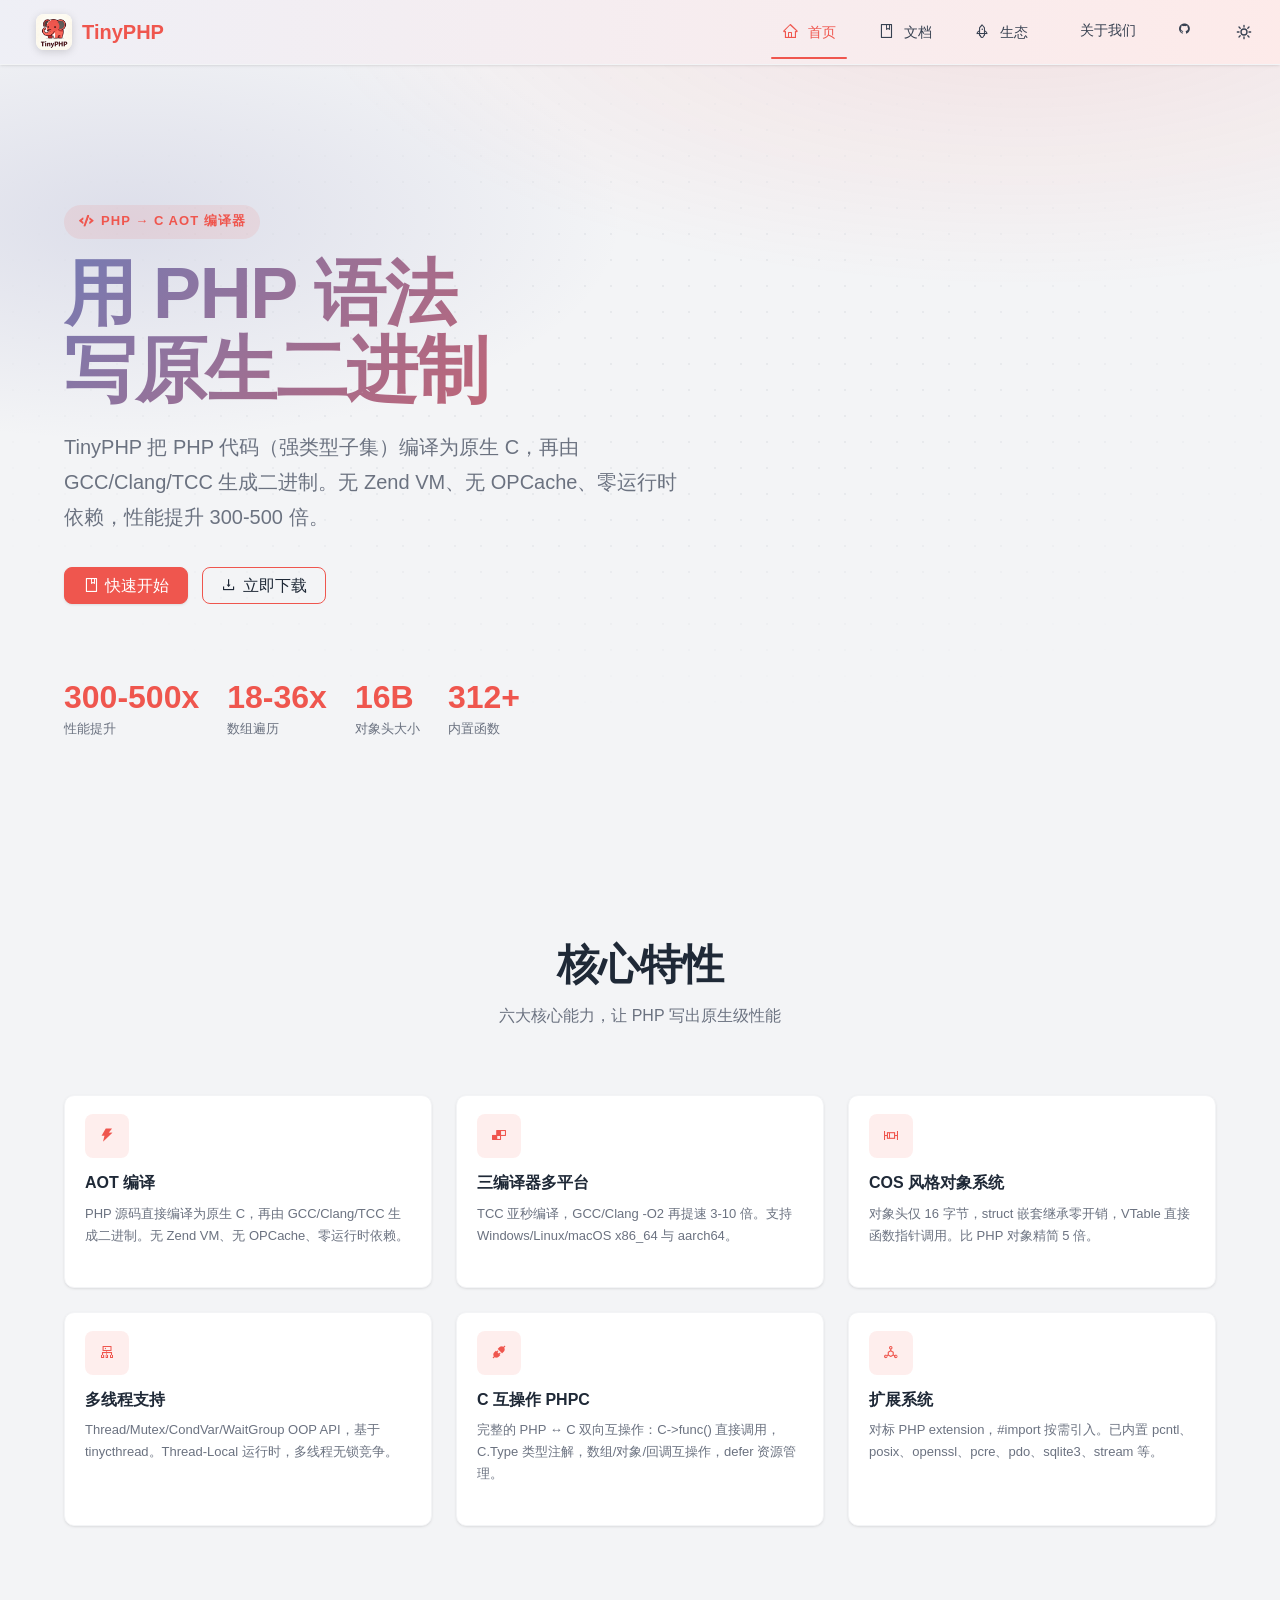
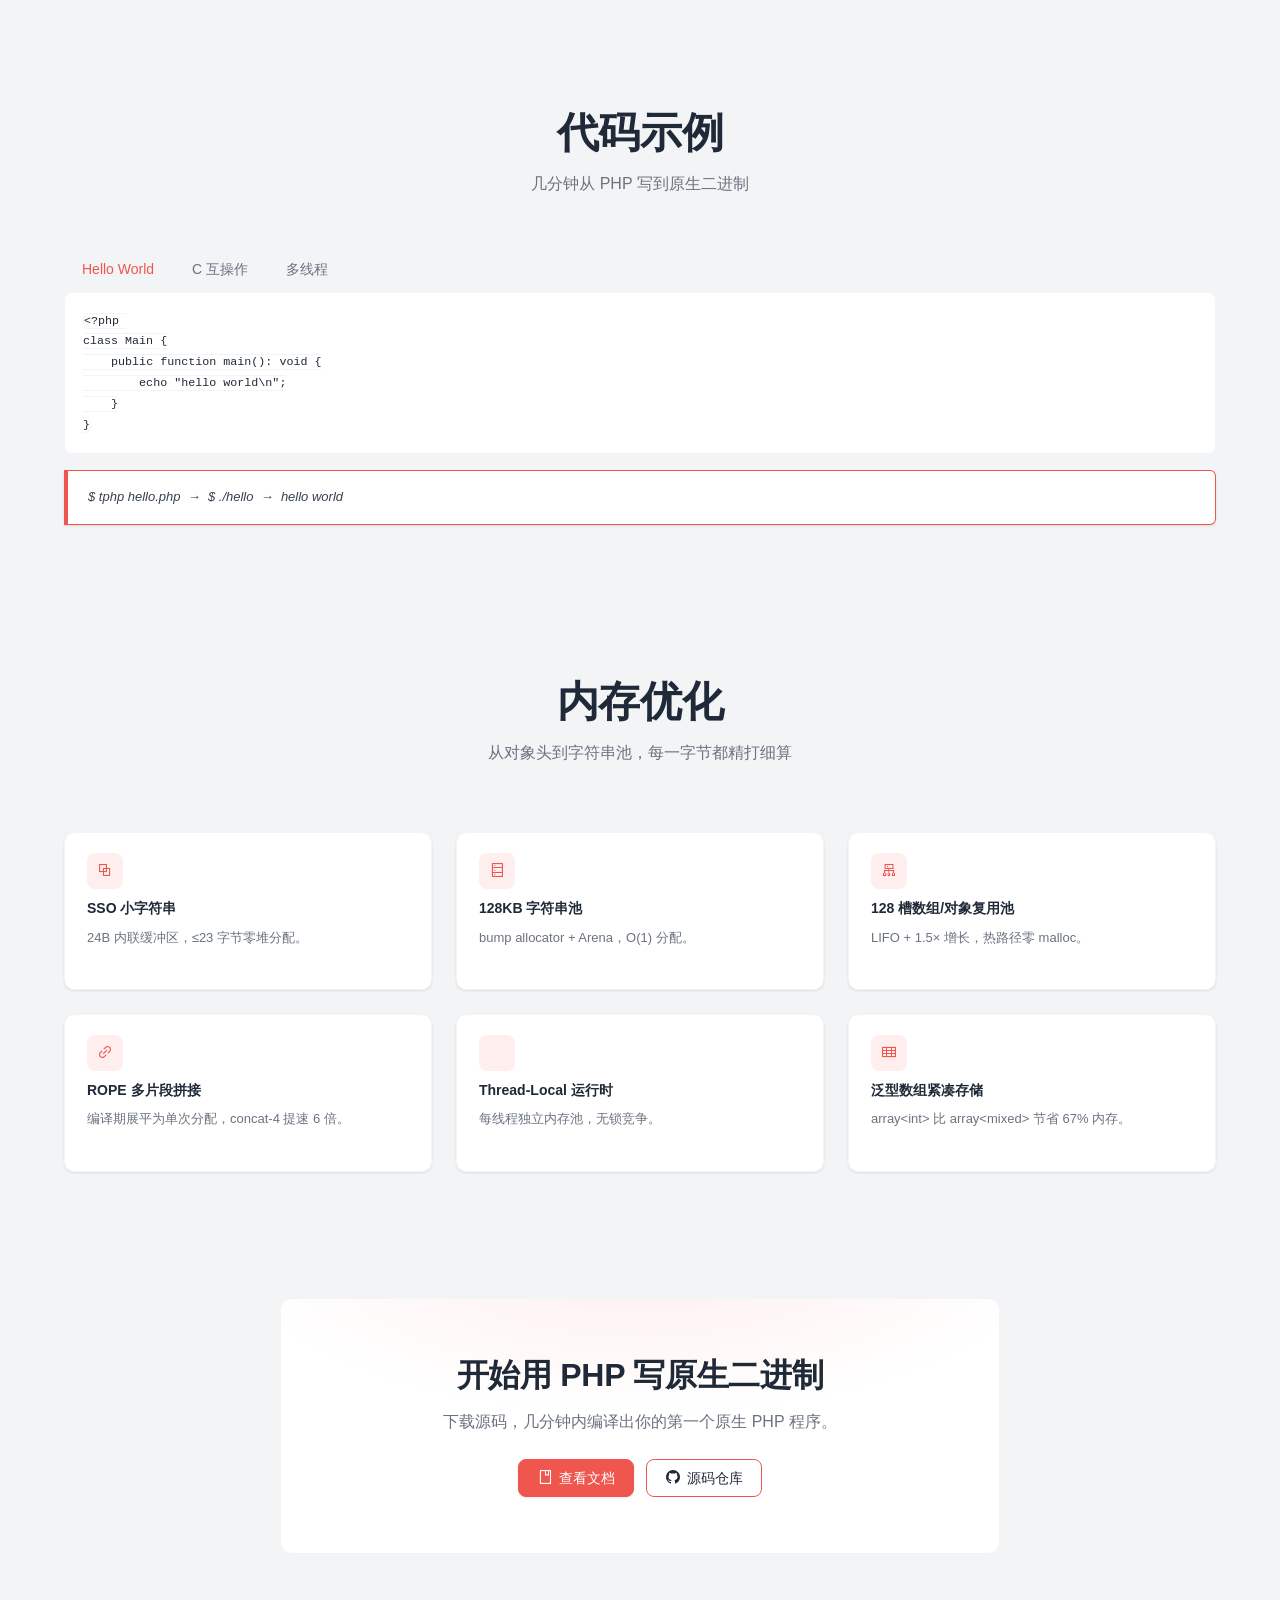
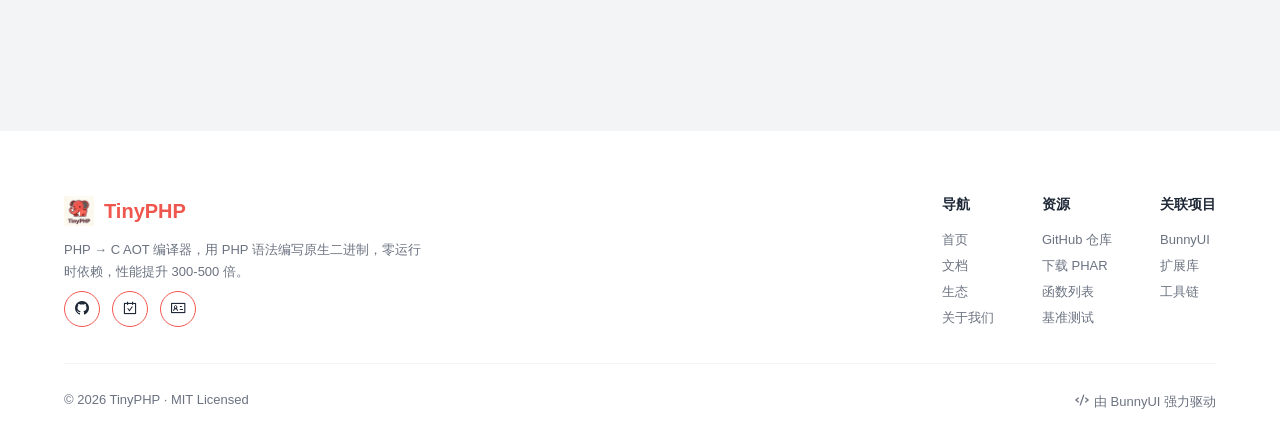
==== commit f0e47c89: "fix(docs): 治本修复代码块空白 — bny-code 高亮失败保留 base 原文 - bunny.js (bny-code 组件): afterProcessNode 中高亮调用包 try" ====
--- a/index.html
+++ b/index.html
@@ -25,17 +25,13 @@
             if (t === 'dark') document.documentElement.classList.add('dark');
         })();
     </script>
-    <!-- highlight.js（全局常驻，不标 bny-spa） -->
-    <link rel="stylesheet" href="assets/highlight/styles/atom-one-dark.min.css">
-    <script src="assets/highlight/highlight.min.js"></script>
-    <script src="assets/highlight/languages/javascript.min.js"></script>
-    <script src="assets/highlight/languages/php.min.js"></script>
-    <script src="assets/highlight/languages/css.min.js"></script>
-    <script src="assets/highlight/languages/xml.min.js"></script>
+    <!-- prismjs.js（全局常驻，不标 bny-spa） -->
+    <link rel="stylesheet" href="assets/prismjs/prism.css">
+    <script src="assets/prismjs/prism.js"></script>
     <!-- bunny-ui 核心 -->
     <link rel="stylesheet" href="assets/bunny/bunny.css">
     <link rel="stylesheet" href="assets/css/theme.css?v=5">
-    <script src="assets/bunny/bunny.js"></script>
+    <script src="assets/bunny/bunny.js?v=2"></script>
     <!-- bny-spa 扩展 -->
     <link rel="stylesheet" href="assets/ext/spa.css">
     <script src="assets/ext/spa.js?v=2"></script>
@@ -98,8 +94,9 @@
                     </p>
                     <div class="hero-actions">
                         <a class="bny-btn" href="docs.html"><i class="bny-icon icon-book"></i> 快速开始</a>
-                        <a class="bny-btn" model="border" href="https://github.com/tphp-lang/TinyPHP/releases" target="_blank"
-                            rel="noopener noreferrer" bny-spa-skip><i class="bny-icon icon-download"></i> 立即下载</a>
+                        <a class="bny-btn" model="border" href="https://github.com/tphp-lang/TinyPHP/releases"
+                            target="_blank" rel="noopener noreferrer" bny-spa-skip><i
+                                class="bny-icon icon-download"></i> 立即下载</a>
                     </div>
                     <div class="hero-meta">
                         <div class="meta-item"><span class="meta-num">300-500x</span><span
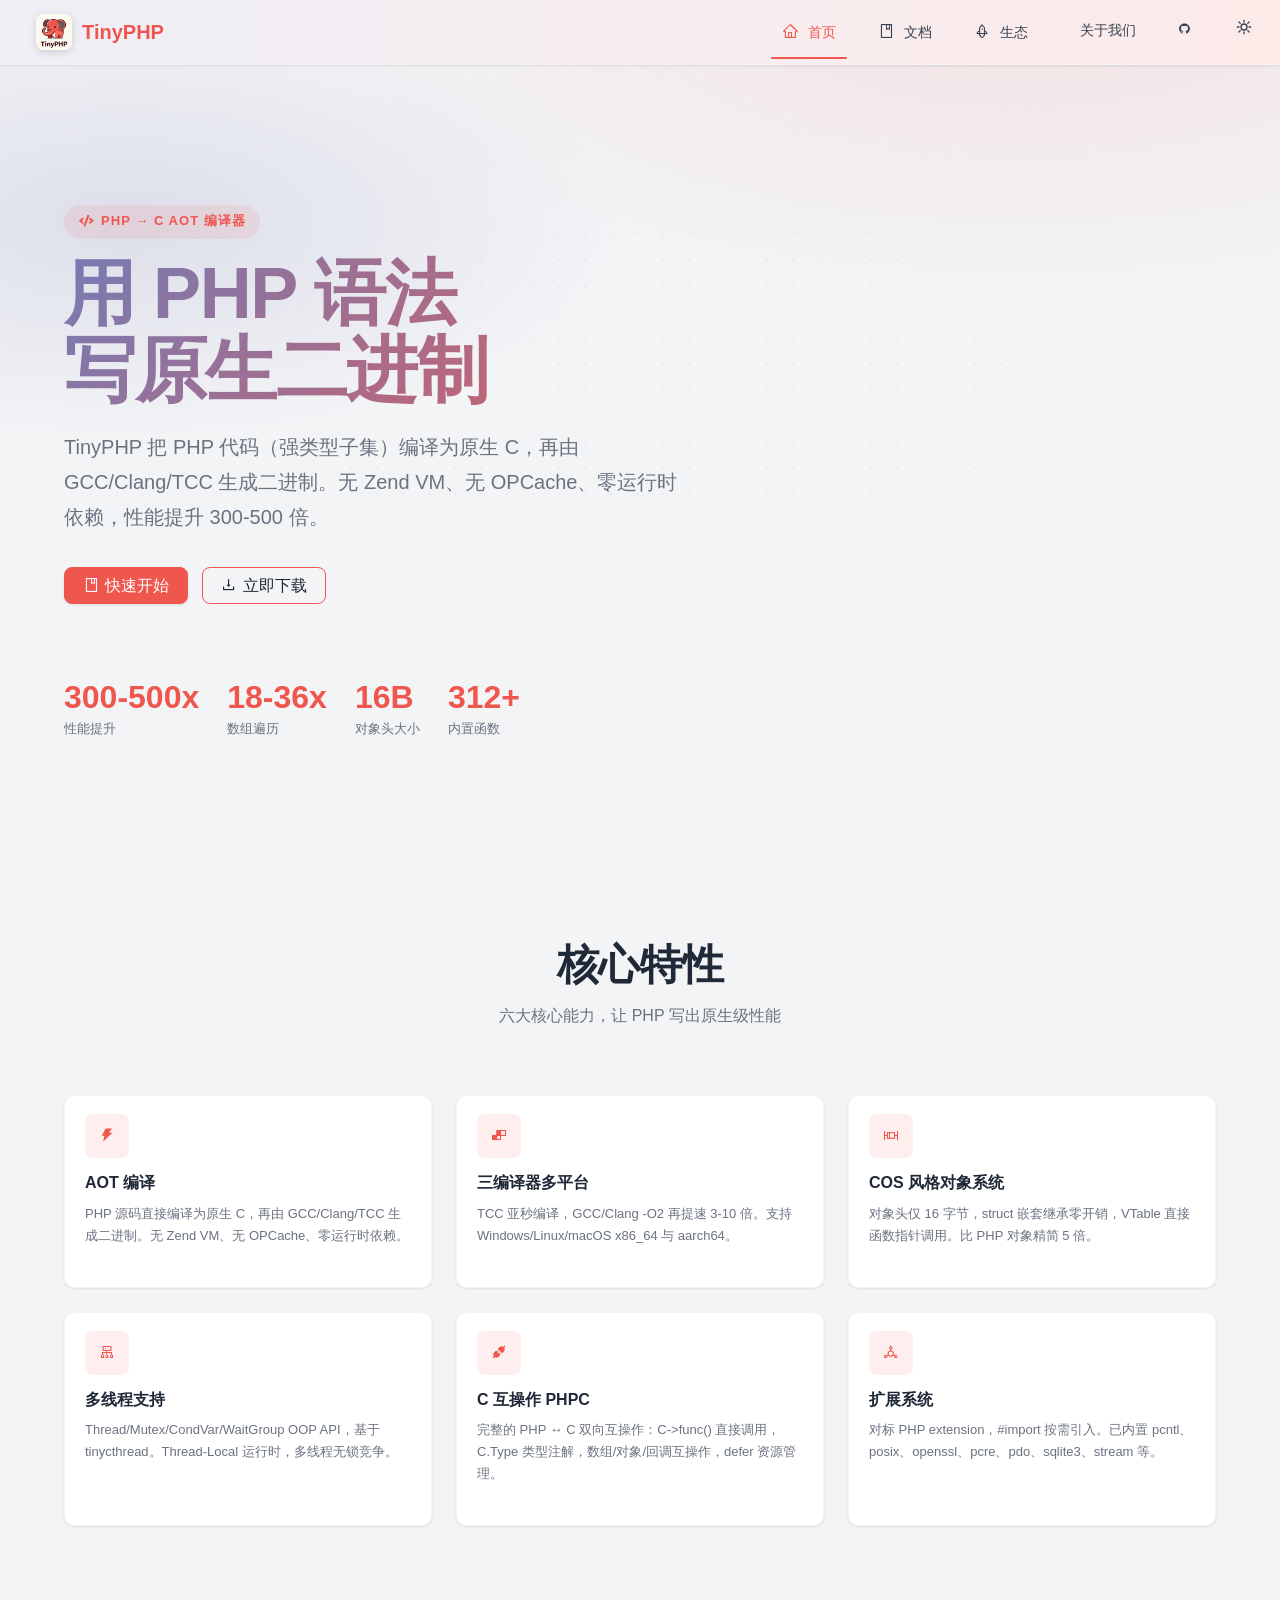
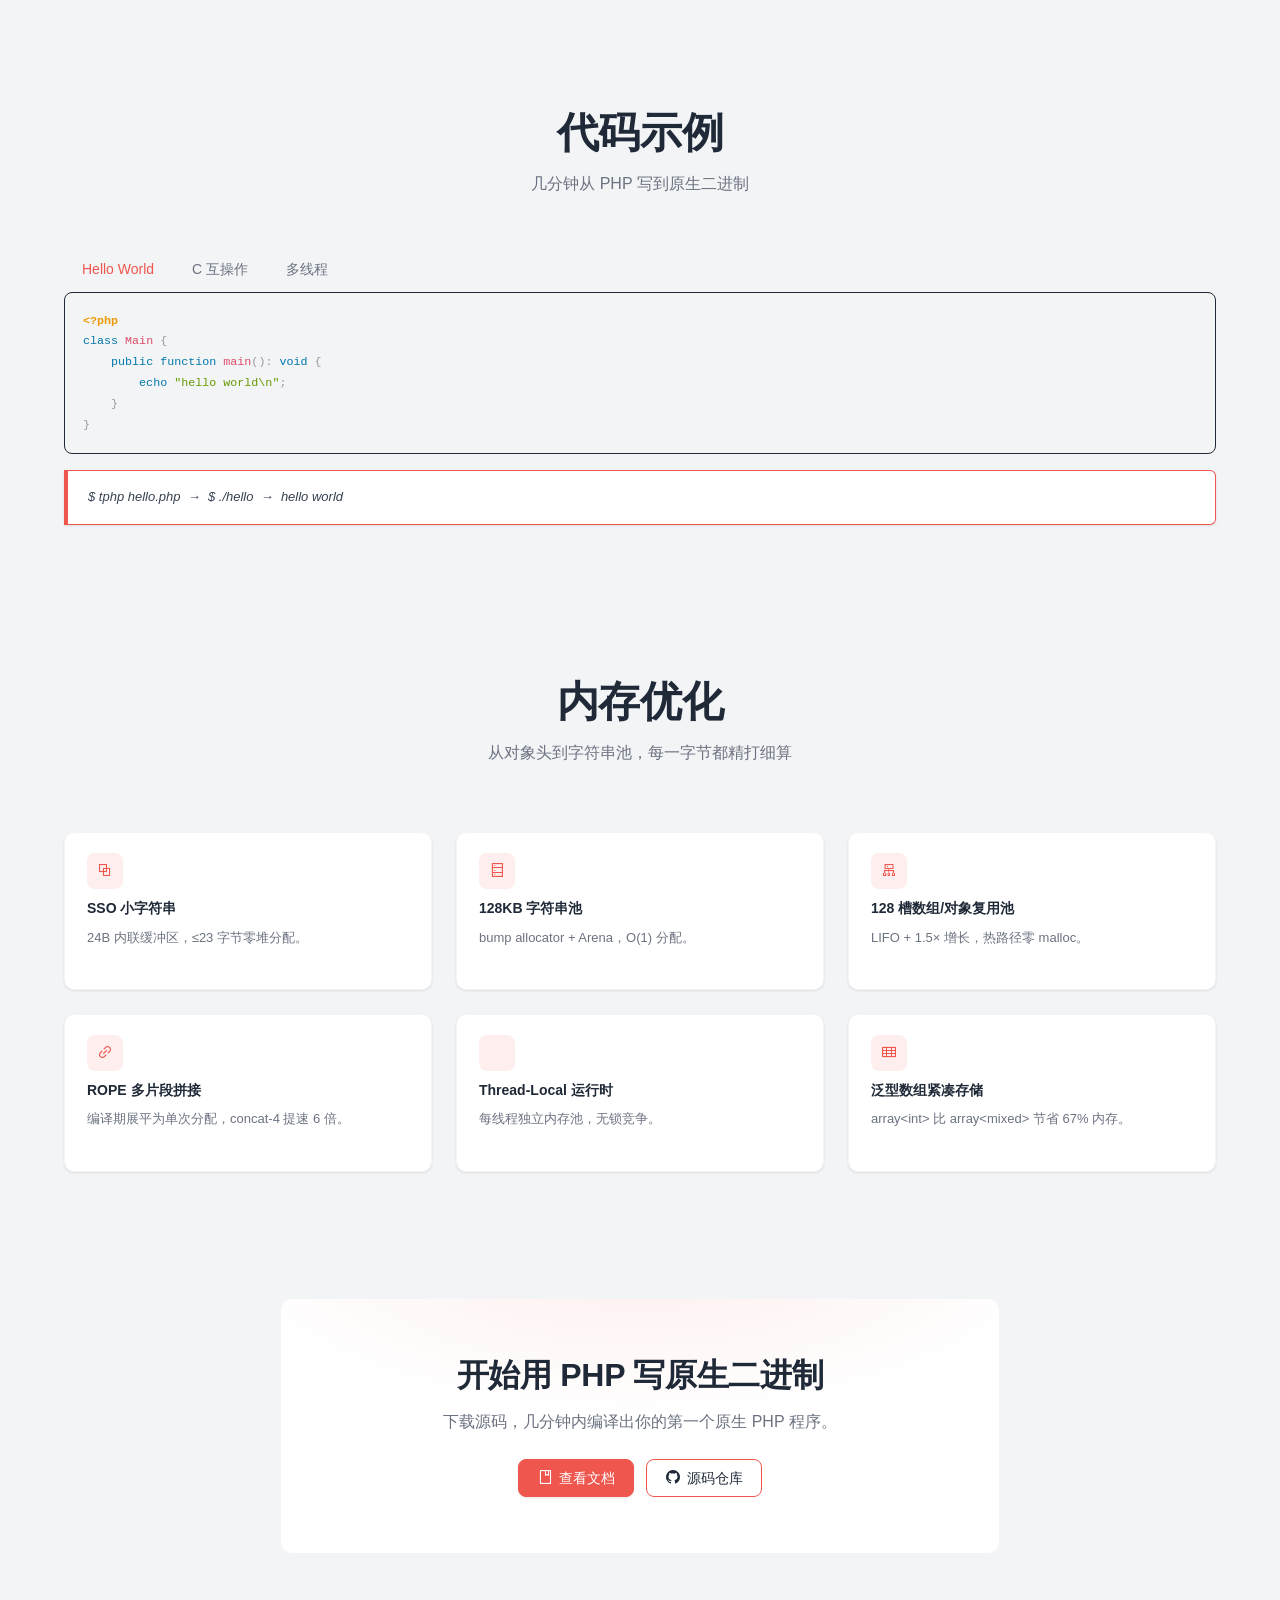
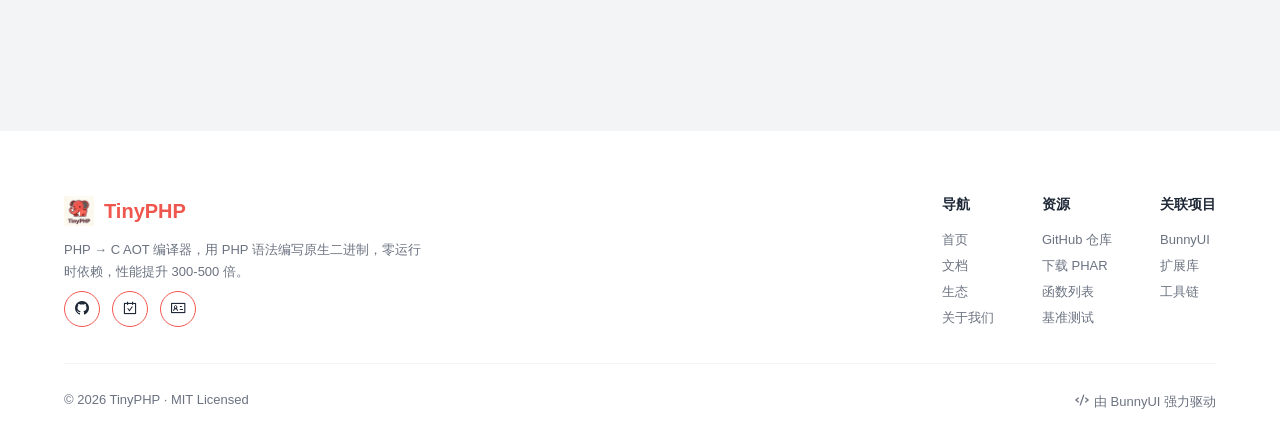
==== commit 41a18d8f: "优化部分内容" ====
--- a/index.html
+++ b/index.html
@@ -187,7 +187,7 @@
                         </ul>
                         <div class="body">
                             <div>
-                                <pre hx-ext="bny-code" mode="highlight" lang="php">&lt;?php 
+                                <pre hx-ext="bny-code" mode="prismjs" lang="php">&lt;?php 
 class Main {
     public function main(): void {
         echo "hello world\n";
@@ -197,7 +197,7 @@
                                     ./hello&nbsp;&nbsp;→&nbsp;&nbsp;hello world</blockquote>
                             </div>
                             <div>
-                                <pre hx-ext="bny-code" mode="highlight" lang="php">#include "my_func.h"
+                                <pre hx-ext="bny-code" mode="prismjs" lang="php">#include "my_func.h"
 
 function add(int $a, int $b): C.int {
     return C-&gt;my_add(c_int($a), c_int($b));
@@ -211,7 +211,7 @@
 }</pre>
                             </div>
                             <div>
-                                <pre hx-ext="bny-code" mode="highlight" lang="php">&lt;?php
+                                <pre hx-ext="bny-code" mode="prismjs" lang="php">&lt;?php
 class Main {
     public function main(): void {
         $t = new Thread(function(): int {
--- a/assets/css/site.css
+++ b/assets/css/site.css
@@ -5,16 +5,24 @@
 
 /* ---------- 品牌色（PHP 蓝 → tphp 红） ---------- */
 :root {
-    --tphp-blue: #777BB3;       /* PHP 官方品牌蓝 */
-    --tphp-blue-deep: #4F5B93;  /* PHP 深蓝（暗色模式 / hover） */
-    --tphp-red: #EF564E;        /* TinyPHP 图标红 */
-    --tphp-red-deep: #D13B3A;   /* TinyPHP 深红（暗色模式 / hover） */
+    --tphp-blue: #777BB3;
+    /* PHP 官方品牌蓝 */
+    --tphp-blue-deep: #4F5B93;
+    /* PHP 深蓝（暗色模式 / hover） */
+    --tphp-red: #EF564E;
+    /* TinyPHP 图标红 */
+    --tphp-red-deep: #D13B3A;
+    /* TinyPHP 深红（暗色模式 / hover） */
 }
 
 /* ---------- 基础 ---------- */
-* { box-sizing: border-box; }
-
-html { scroll-behavior: smooth; }
+* {
+    box-sizing: border-box;
+}
+
+html {
+    scroll-behavior: smooth;
+}
 
 body {
     margin: 0;
@@ -25,12 +33,20 @@
     transition: background-color var(--transition), color var(--transition);
 }
 
-::selection { background: var(--default-shallow); color: var(--default); }
-
-a { color: inherit; }
+::selection {
+    background: var(--default-shallow);
+    color: var(--default);
+}
+
+a {
+    color: inherit;
+}
 
 /* 去掉 base.css 中 a:hover 下划线对导航 trigger 的副作用 */
-a.trigger, a.trigger:hover { text-decoration: none; }
+a.trigger,
+a.trigger:hover {
+    text-decoration: none;
+}
 
 /* ---------- 布局容器 ---------- */
 .site-container {
@@ -44,7 +60,9 @@
     padding: clamp(48px, 8vw, 96px) 0;
 }
 
-.section--tight { padding: clamp(32px, 5vw, 56px) 0; }
+.section--tight {
+    padding: clamp(32px, 5vw, 56px) 0;
+}
 
 .section-head {
     text-align: center;
@@ -52,7 +70,9 @@
     margin: 0 auto clamp(32px, 5vw, 56px);
 }
 
-.section-head--left { text-align: left; }
+.section-head--left {
+    text-align: left;
+}
 
 /* 页头（共享：文档/生态/关于） */
 .page-hero {
@@ -63,7 +83,10 @@
     position: relative;
     overflow: hidden;
 }
-.page-hero .section-title { margin-top: 8px; }
+
+.page-hero .section-title {
+    margin-top: 8px;
+}
 
 .eyebrow {
     display: inline-flex;
@@ -135,15 +158,20 @@
 }
 
 /* 主题切换按钮：与 .bny-icon 视觉统一（高度 25.6px、字号 16px） */
-#mode-btn { cursor: pointer; }
+#mode-btn {
+    cursor: pointer;
+}
+
 #mode-btn .mode-icons {
     position: relative;
     width: 16px;
-    height: 25.6px;          /* 与框架 .bny-icon 的 line-height 一致，撑开 trigger 高度 */
+    height: 16px;
+    /* 与框架 .bny-icon 的 line-height 一致，撑开 trigger 高度 */
     display: inline-flex;
     align-items: center;
     justify-content: center;
 }
+
 #mode-btn svg {
     position: absolute;
     top: 50%;
@@ -152,11 +180,27 @@
     height: 16px;
     transition: transform .45s cubic-bezier(.4, 0, .2, 1), opacity .3s ease;
 }
+
 /* 深浅图标交叉动画：transform 链中 translate(-50%,-50%) 保持居中，rotate/scale 做动画 */
-html:not(.dark) .icon-sun   { opacity: 1; transform: translate(-50%, -50%) rotate(0)        scale(1); }
-html:not(.dark) .icon-moon  { opacity: 0; transform: translate(-50%, -50%) rotate(-90deg)   scale(.4); }
-html.dark      .icon-sun   { opacity: 0; transform: translate(-50%, -50%) rotate(90deg)    scale(.4); }
-html.dark      .icon-moon  { opacity: 1; transform: translate(-50%, -50%) rotate(0)        scale(1); }
+html:not(.dark) .icon-sun {
+    opacity: 1;
+    transform: translate(-50%, -50%) rotate(0) scale(1);
+}
+
+html:not(.dark) .icon-moon {
+    opacity: 0;
+    transform: translate(-50%, -50%) rotate(-90deg) scale(.4);
+}
+
+html.dark .icon-sun {
+    opacity: 0;
+    transform: translate(-50%, -50%) rotate(90deg) scale(.4);
+}
+
+html.dark .icon-moon {
+    opacity: 1;
+    transform: translate(-50%, -50%) rotate(0) scale(1);
+}
 
 /* ---------- 站点页脚 ---------- */
 .site-footer {
@@ -189,7 +233,10 @@
     margin-bottom: 12px;
 }
 
-.site-footer .footer-brand .logo-line img { width: 30px; height: 30px; }
+.site-footer .footer-brand .logo-line img {
+    width: 30px;
+    height: 30px;
+}
 
 .site-footer .footer-brand p {
     color: var(--black-shallow);
@@ -219,7 +266,9 @@
     transition: var(--transition-fast);
 }
 
-.site-footer .footer-col a:hover { color: var(--default); }
+.site-footer .footer-col a:hover {
+    color: var(--default);
+}
 
 .site-footer .footer-social {
     display: flex;
@@ -288,9 +337,15 @@
     margin: 0 0 32px;
 }
 
-.hero-actions { display: flex; flex-wrap: wrap; gap: 14px; }
-
-.hero-actions .bny-btn { font-size: var(--font-size-16); }
+.hero-actions {
+    display: flex;
+    flex-wrap: wrap;
+    gap: 14px;
+}
+
+.hero-actions .bny-btn {
+    font-size: var(--font-size-16);
+}
 
 .hero-meta {
     display: flex;
@@ -301,7 +356,10 @@
     border-top: 1px solid var(--gray-shallow);
 }
 
-.hero-meta .meta-item { display: flex; flex-direction: column; }
+.hero-meta .meta-item {
+    display: flex;
+    flex-direction: column;
+}
 
 .hero-meta .meta-num {
     font-size: clamp(1.5rem, 3vw, 2rem);
@@ -328,21 +386,40 @@
     transform: translateY(-4px);
 }
 
-.bny-card[model~="transition"] > img {
+.bny-card[model~="transition"]>img {
     transition: transform var(--transition);
 }
 
-.bny-card[model~="transition"]:hover > img {
+.bny-card[model~="transition"]:hover>img {
     transform: scale(1.05);
 }
 
-.bny-card > .body { padding: 18px 20px 20px; }
-.bny-card > .body > .title { font-size: var(--font-size-16); margin: 0 0 6px; }
-.bny-card > .body > .subtitle { font-size: var(--font-size-sm); color: var(--black-shallow); margin: 0 0 10px; }
-.bny-card > .body > .content { font-size: var(--font-size-sm); color: var(--black-shallow); line-height: 1.7; margin: 0; }
+.bny-card>.body {
+    padding: 18px 20px 20px;
+}
+
+.bny-card>.body>.title {
+    font-size: var(--font-size-16);
+    margin: 0 0 6px;
+}
+
+.bny-card>.body>.subtitle {
+    font-size: var(--font-size-sm);
+    color: var(--black-shallow);
+    margin: 0 0 10px;
+}
+
+.bny-card>.body>.content {
+    font-size: var(--font-size-sm);
+    color: var(--black-shallow);
+    line-height: 1.7;
+    margin: 0;
+}
 
 /* bny-tag 首项去左箭头偏移 */
-.bny-tag:first-child { margin-left: 0; }
+.bny-tag:first-child {
+    margin-left: 0;
+}
 
 /* ---------- 通用网格 ---------- */
 .grid-3 {
@@ -358,92 +435,208 @@
 }
 
 @media (max-width: 992px) {
-    .grid-3 { grid-template-columns: repeat(2, 1fr); }
+    .grid-3 {
+        grid-template-columns: repeat(2, 1fr);
+    }
 }
 
 @media (max-width: 640px) {
-    .grid-3, .grid-2 { grid-template-columns: 1fr; }
+
+    .grid-3,
+    .grid-2 {
+        grid-template-columns: 1fr;
+    }
 }
 
 /* ---------- 文档正文排版 ---------- */
-.prose { max-width: 760px; }
-.prose p { line-height: 1.85; color: var(--black-shallow); margin: 0 0 18px; }
-.prose h2 { font-size: 1.6rem; margin: 40px 0 16px; }
-.prose h3 { font-size: 1.25rem; margin: 32px 0 12px; }
-.prose ul, .prose ol { line-height: 1.85; color: var(--black-shallow); padding-left: 22px; }
-.prose blockquote { margin: 24px 0; }
+.prose {
+    max-width: 760px;
+}
+
+.prose p {
+    line-height: 1.85;
+    color: var(--black-shallow);
+    margin: 0 0 18px;
+}
+
+.prose h2 {
+    font-size: 1.6rem;
+    margin: 40px 0 16px;
+}
+
+.prose h3 {
+    font-size: 1.25rem;
+    margin: 32px 0 12px;
+}
+
+.prose ul,
+.prose ol {
+    line-height: 1.85;
+    color: var(--black-shallow);
+    padding-left: 22px;
+}
+
+.prose blockquote {
+    margin: 24px 0;
+}
 
 /* ---------- 工具类 ---------- */
-.text-center { text-align: center; }
-.mt-0 { margin-top: 0; }
-.mt-16 { margin-top: 16px; }
-.mt-24 { margin-top: 24px; }
-.mt-32 { margin-top: 32px; }
-.mb-0 { margin-bottom: 0; }
-.flex { display: flex; }
-.flex-wrap { flex-wrap: wrap; }
-.items-center { align-items: center; }
-.justify-between { justify-content: space-between; }
-.gap-8 { gap: 8px; }
-.gap-12 { gap: 12px; }
-.gap-16 { gap: 16px; }
-.gap-24 { gap: 24px; }
-.flex-1 { flex: 1; }
-.w-full { width: 100%; }
-.hidden { display: none; }
+.text-center {
+    text-align: center;
+}
+
+.mt-0 {
+    margin-top: 0;
+}
+
+.mt-16 {
+    margin-top: 16px;
+}
+
+.mt-24 {
+    margin-top: 24px;
+}
+
+.mt-32 {
+    margin-top: 32px;
+}
+
+.mb-0 {
+    margin-bottom: 0;
+}
+
+.flex {
+    display: flex;
+}
+
+.flex-wrap {
+    flex-wrap: wrap;
+}
+
+.items-center {
+    align-items: center;
+}
+
+.justify-between {
+    justify-content: space-between;
+}
+
+.gap-8 {
+    gap: 8px;
+}
+
+.gap-12 {
+    gap: 12px;
+}
+
+.gap-16 {
+    gap: 16px;
+}
+
+.gap-24 {
+    gap: 24px;
+}
+
+.flex-1 {
+    flex: 1;
+}
+
+.w-full {
+    width: 100%;
+}
+
+.hidden {
+    display: none;
+}
 
 /* 页面进入淡入 */
-[bny-view].spa-enter { animation: bny-fade-in .4s ease; }
+[bny-view].spa-enter {
+    animation: bny-fade-in .4s ease;
+}
+
 @keyframes bny-fade-in {
-    from { opacity: 0; transform: translateY(8px); }
-    to { opacity: 1; transform: none; }
+    from {
+        opacity: 0;
+        transform: translateY(8px);
+    }
+
+    to {
+        opacity: 1;
+        transform: none;
+    }
 }
 
 /* 响应式：移动端 section 内距收紧 */
 @media (max-width: 768px) {
-    .site-container { padding: 0 16px; }
-    .hero-meta { gap: 20px; }
+    .site-container {
+        padding: 0 16px;
+    }
+
+    .hero-meta {
+        gap: 20px;
+    }
 }
 
 /* 响应式：平板及以下 */
 @media (max-width: 992px) {
-    .site-footer .footer-links { gap: 32px; }
+    .site-footer .footer-links {
+        gap: 32px;
+    }
 }
 
 /* 响应式：手机端 */
 @media (max-width: 640px) {
+
     /* 页脚单列布局 */
     .site-footer .footer-grid {
         flex-direction: column;
         gap: 28px;
     }
+
     .site-footer .footer-links {
         gap: 28px;
         flex-wrap: wrap;
     }
+
     .site-footer .footer-bottom {
         flex-direction: column;
         text-align: center;
         gap: 6px;
     }
+
     /* 段落标题左对齐（手机端不再居中） */
-    .section-head { text-align: left; }
+    .section-head {
+        text-align: left;
+    }
+
     /* 卡片内边距收紧 */
-    .bny-card > .body { padding: 16px; }
+    .bny-card>.body {
+        padding: 16px;
+    }
+
     /* hero 按钮占满宽度 */
-    .hero-actions .bny-btn { flex: 1; }
-    .hero-meta { gap: 16px 24px; }
+    .hero-actions .bny-btn {
+        flex: 1;
+    }
+
+    .hero-meta {
+        gap: 16px 24px;
+    }
 }
 
 /* 预格式化内容（代码块）窄屏滚动 */
-pre { overflow-x: auto; max-width: 100%; }
+pre {
+    overflow-x: auto;
+    max-width: 100%;
+}
 
 /* bny-code highlight 模式：用 bunny 白色变量，与页面背景区分 */
 [hx-ext~="bny-code"][mode="highlight"] {
     background-color: var(--white);
     border-color: var(--gray-shallow);
 }
-[hx-ext~="bny-code"][mode="highlight"] > code {
+
+[hx-ext~="bny-code"][mode="highlight"]>code {
     background: none;
 }
 
@@ -451,8 +644,17 @@
 .prose code:not(.hljs) {
     padding: 2px 6px;
     border-radius: 4px;
-    background: var(--gray-shallow);
+    /* background: var(--gray-shallow); */
     color: var(--default);
     font-size: .9em;
     font-family: var(--font-family-mono, "SFMono-Regular", Consolas, Monaco, monospace);
 }
+
+pre {
+    border: 1px solid;
+    border-color: var(--blcak)!important;
+}
+
+pre code {
+    border-width: 0 !important;
+}
--- a/assets/css/docs.css
+++ b/assets/css/docs.css
@@ -18,7 +18,9 @@
     min-width: 0;
 }
 
-.docs-main { min-width: 0; }
+.docs-main {
+    min-width: 0;
+}
 
 /* ---------- 左侧章节菜单（PC 内联；仅移动端变抽屉，见底部响应式） ---------- */
 .docs-sidebar {
@@ -239,7 +241,9 @@
     display: block;
 }
 
-.docs-menu-toggle-text { line-height: 1; }
+.docs-menu-toggle-text {
+    line-height: 1;
+}
 
 /* 抽屉标题栏 / 遮罩：PC 端不渲染 */
 .docs-drawer-head,
@@ -257,117 +261,63 @@
         grid-template-columns: 220px 1fr;
         gap: 32px;
     }
+
     .docs-content {
         grid-template-columns: 1fr;
     }
+
     .docs-anchor {
         display: none;
     }
 }
 
-/* ========== 响应式：≤992px 启用抽屉式弹出菜单（移动端） ========== */
+/* ========== 响应式：≤992px 移动端 — 目录改用 BunnyUI bny-page 弹窗 ========== */
 @media (max-width: 992px) {
     .docs-layout {
         grid-template-columns: 1fr;
         gap: 24px;
     }
 
-    /* 工具栏仅作为触发按钮的容器；用 contents 不产生额外盒子 */
+    /* PC 内联侧栏在移动端隐藏，目录改由 bny-page 弹出 */
+    .docs-sidebar {
+        display: none;
+    }
+
+    /* 工具栏：显示触发按钮（PC 端 .docs-toolbar 为 none） */
     .docs-toolbar {
-        display: contents;
-    }
-
+        display: block;
+    }
+
+    /* 左上角浮空按钮（位于 sticky header 之下，避免遮挡导航） */
     .docs-menu-toggle {
         position: fixed;
-        right: 18px;
-        bottom: 18px;
-        z-index: 210;
-        width: 56px;
-        height: 56px;
-        padding: 0;
-        border-radius: 50%;
-        justify-content: center;
+        top: 72px;
+        right: 14px;
+        z-index: 1200;
+        /* 高于 header(1000)，低于 bny-page(9999) */
+        width: auto;
+        height: auto;
+        padding: 9px 16px;
+        border-radius: var(--border-radius-full);
         box-shadow: 0 8px 22px rgba(0, 0, 0, .22);
     }
-
-    .docs-menu-toggle-text {
-        display: none;
-    }
-
-    /* 左侧菜单变抽屉 */
-    .docs-sidebar {
-        position: fixed;
-        top: 0;
-        left: 0;
-        z-index: 200;
-        width: min(82vw, 300px);
-        height: 100vh;
-        max-height: none;
-        background: var(--white);
-        border-right: 1px solid var(--gray-shallow);
-        box-shadow: 4px 0 28px rgba(0, 0, 0, .14);
-        transform: translateX(-100%);
-        transition: transform .28s ease;
-        overflow-y: auto;
-        padding: 18px 0 28px;
-    }
-
-    body.docs-menu-open .docs-sidebar {
-        transform: translateX(0);
-    }
-
-    /* 抽屉标题栏 */
-    .docs-drawer-head {
-        display: flex;
-        align-items: center;
-        justify-content: space-between;
-        padding: 4px 20px 12px;
-        margin-bottom: 6px;
-        border-bottom: 1px solid var(--gray-shallow);
-    }
-
-    .docs-drawer-head .aside-title {
-        margin: 0;
-    }
-
-    .docs-drawer-close {
-        display: block;
-        border: none;
-        background: none;
-        color: var(--black-shallow);
-        font-size: 20px;
-        line-height: 1;
-        cursor: pointer;
-        padding: 4px 8px;
-        border-radius: var(--border-radius-full);
-        transition: var(--transition-fast);
-    }
-
-    .docs-drawer-close:hover {
-        background: var(--default-alpha-10);
-        color: var(--default);
-    }
-
-    /* 遮罩 */
-    .docs-backdrop {
-        display: block;
-        position: fixed;
-        inset: 0;
-        z-index: 150;
-        background: rgba(15, 18, 25, .42);
-        opacity: 0;
-        visibility: hidden;
-        transition: opacity .26s ease, visibility .26s ease;
-    }
-
-    body.docs-menu-open .docs-backdrop {
-        opacity: 1;
-        visibility: visible;
-    }
-
-    body.docs-menu-open {
-        overflow: hidden;
-    }
+}
+
+/* bny-page 弹窗内的目录样式：与站点 docs-menu 视觉一致，并按触控放大点击区域 */
+.bny-page .docs-menu--popup {
+    border-left: none;
+    padding: 8px 0;
+    gap: 4px;
+}
+
+.bny-page .docs-menu--popup a {
+    font-size: var(--font-size-16);
+    padding: 13px 22px;
+    border-left: 2px solid transparent;
+}
+
+.bny-page .docs-menu--popup a.active {
+    border-left-color: var(--default);
 }
 
 @media (max-width: 640px) {
@@ -375,3 +325,7 @@
         gap: 18px;
     }
 }
+
+.token.operator {
+    background-color: rgba(0, 0, 0, 0) !important;
+}
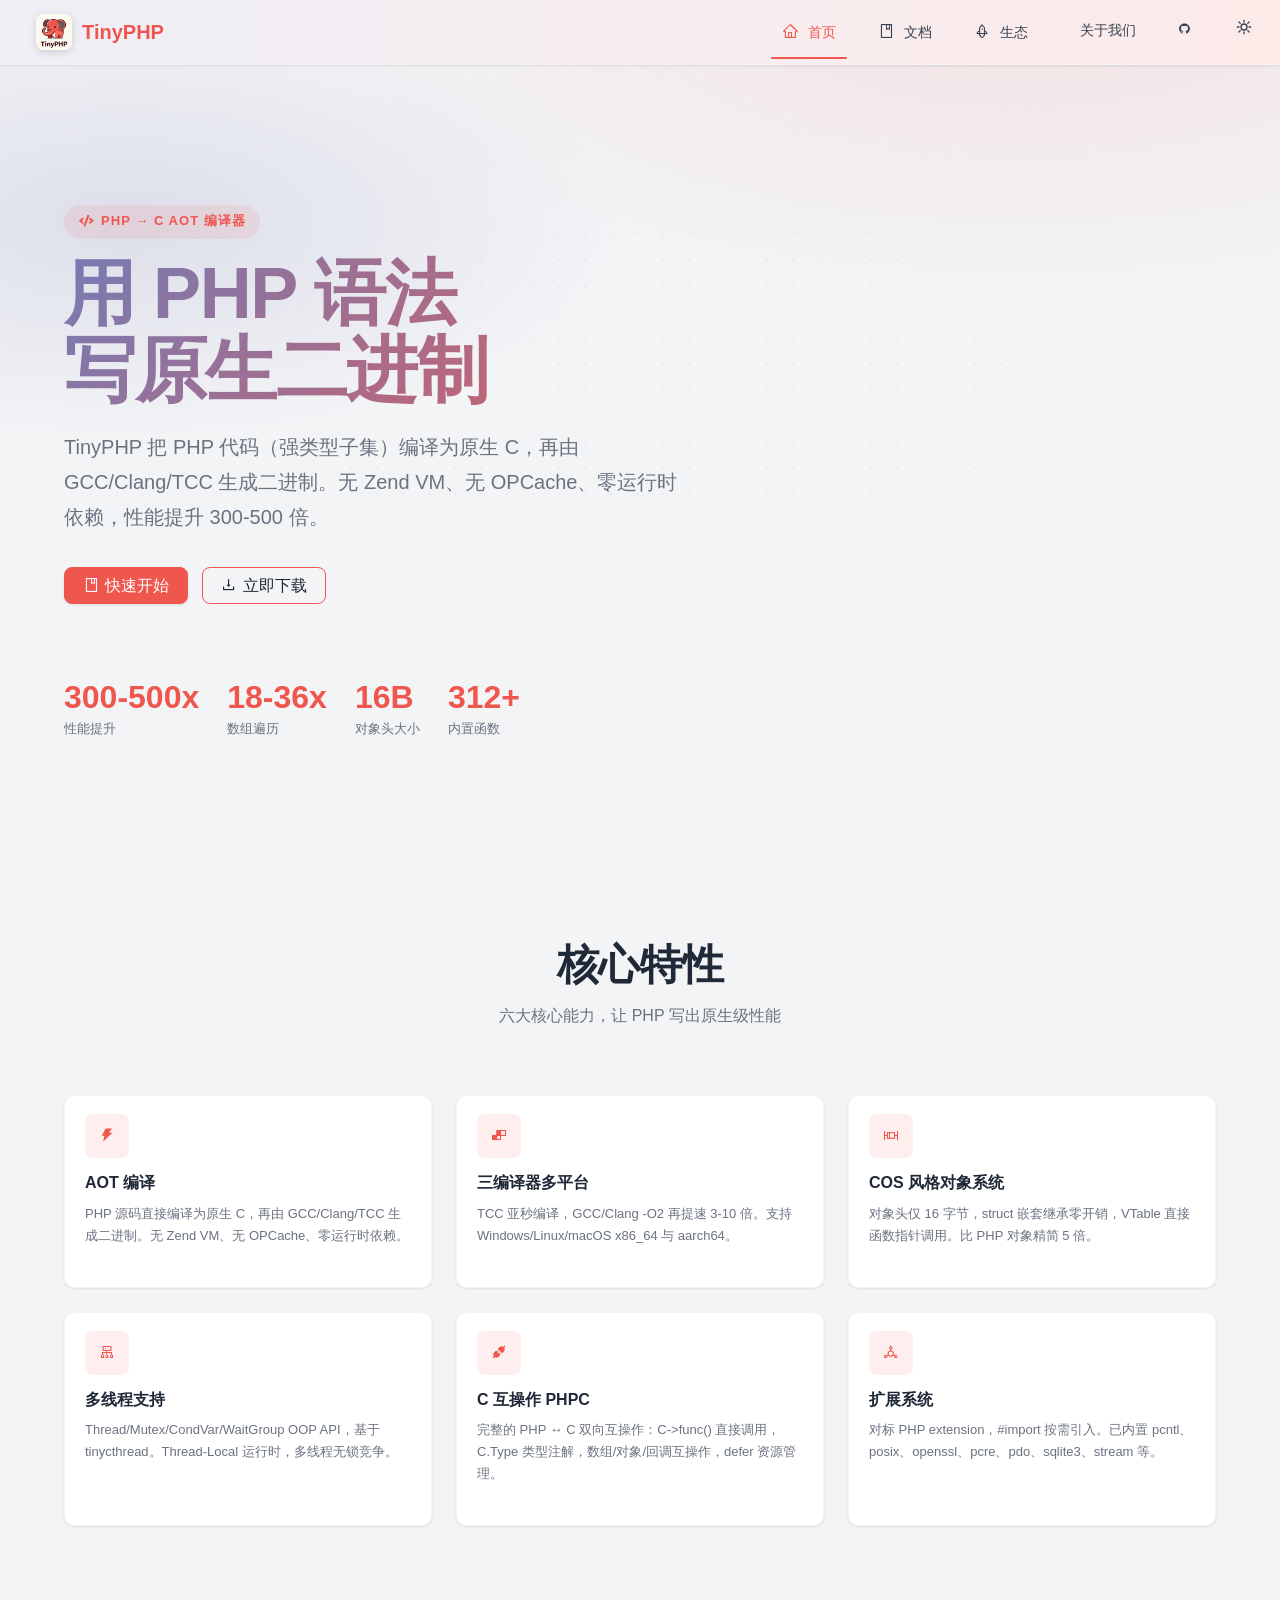
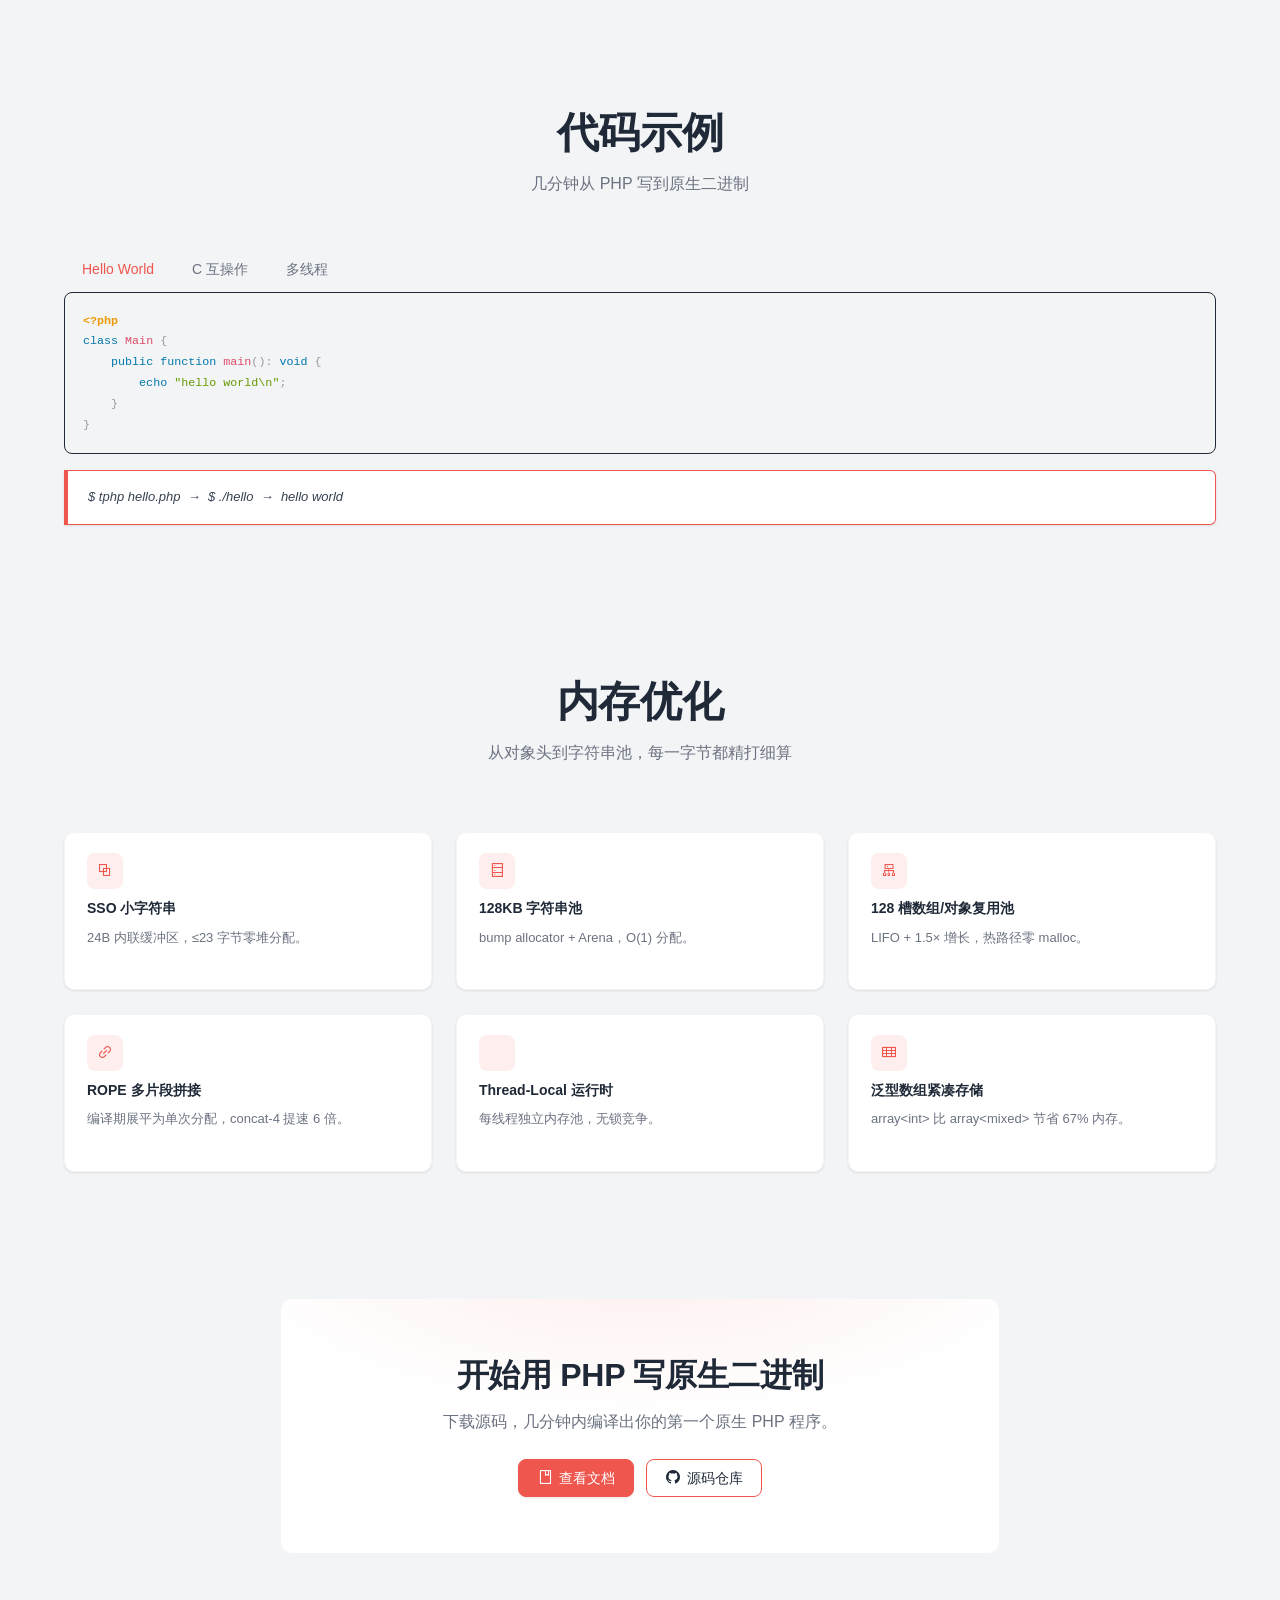
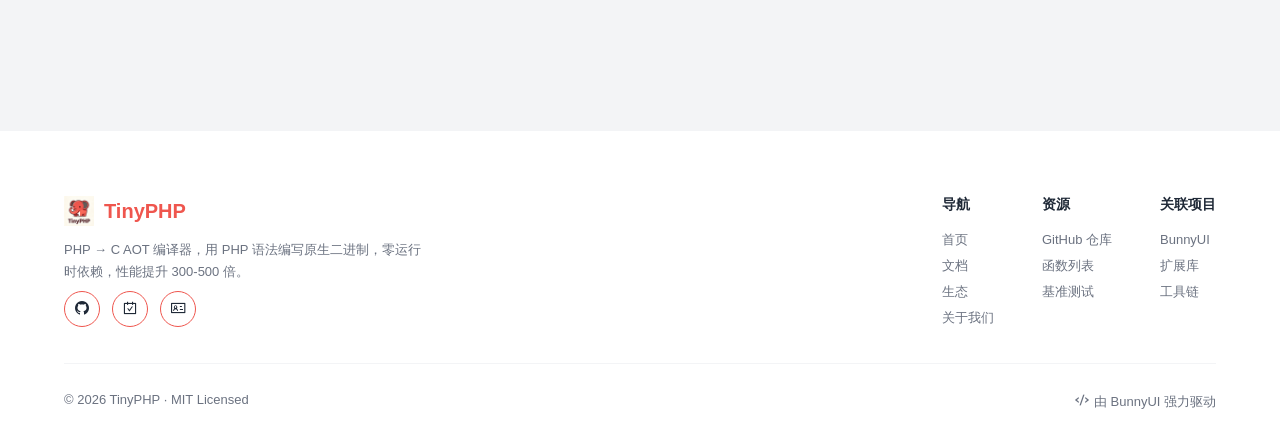
==== commit 9f5d20fa: "优化部分样式" ====
--- a/index.html
+++ b/index.html
@@ -332,8 +332,6 @@
                         <h4>资源</h4>
                         <a href="https://github.com/KingBes/TinyPHP" target="_blank" rel="noopener noreferrer"
                             bny-spa-skip>GitHub 仓库</a>
-                        <a href="https://github.com/KingBes/TinyPHP/actions" target="_blank" rel="noopener noreferrer"
-                            bny-spa-skip>下载 PHAR</a>
                         <a href="https://github.com/KingBes/TinyPHP/blob/main/FUNCTIONS.md" target="_blank"
                             rel="noopener noreferrer" bny-spa-skip>函数列表</a>
                         <a href="https://github.com/KingBes/TinyPHP/blob/main/BENCHMARK_RESULTS.md" target="_blank"
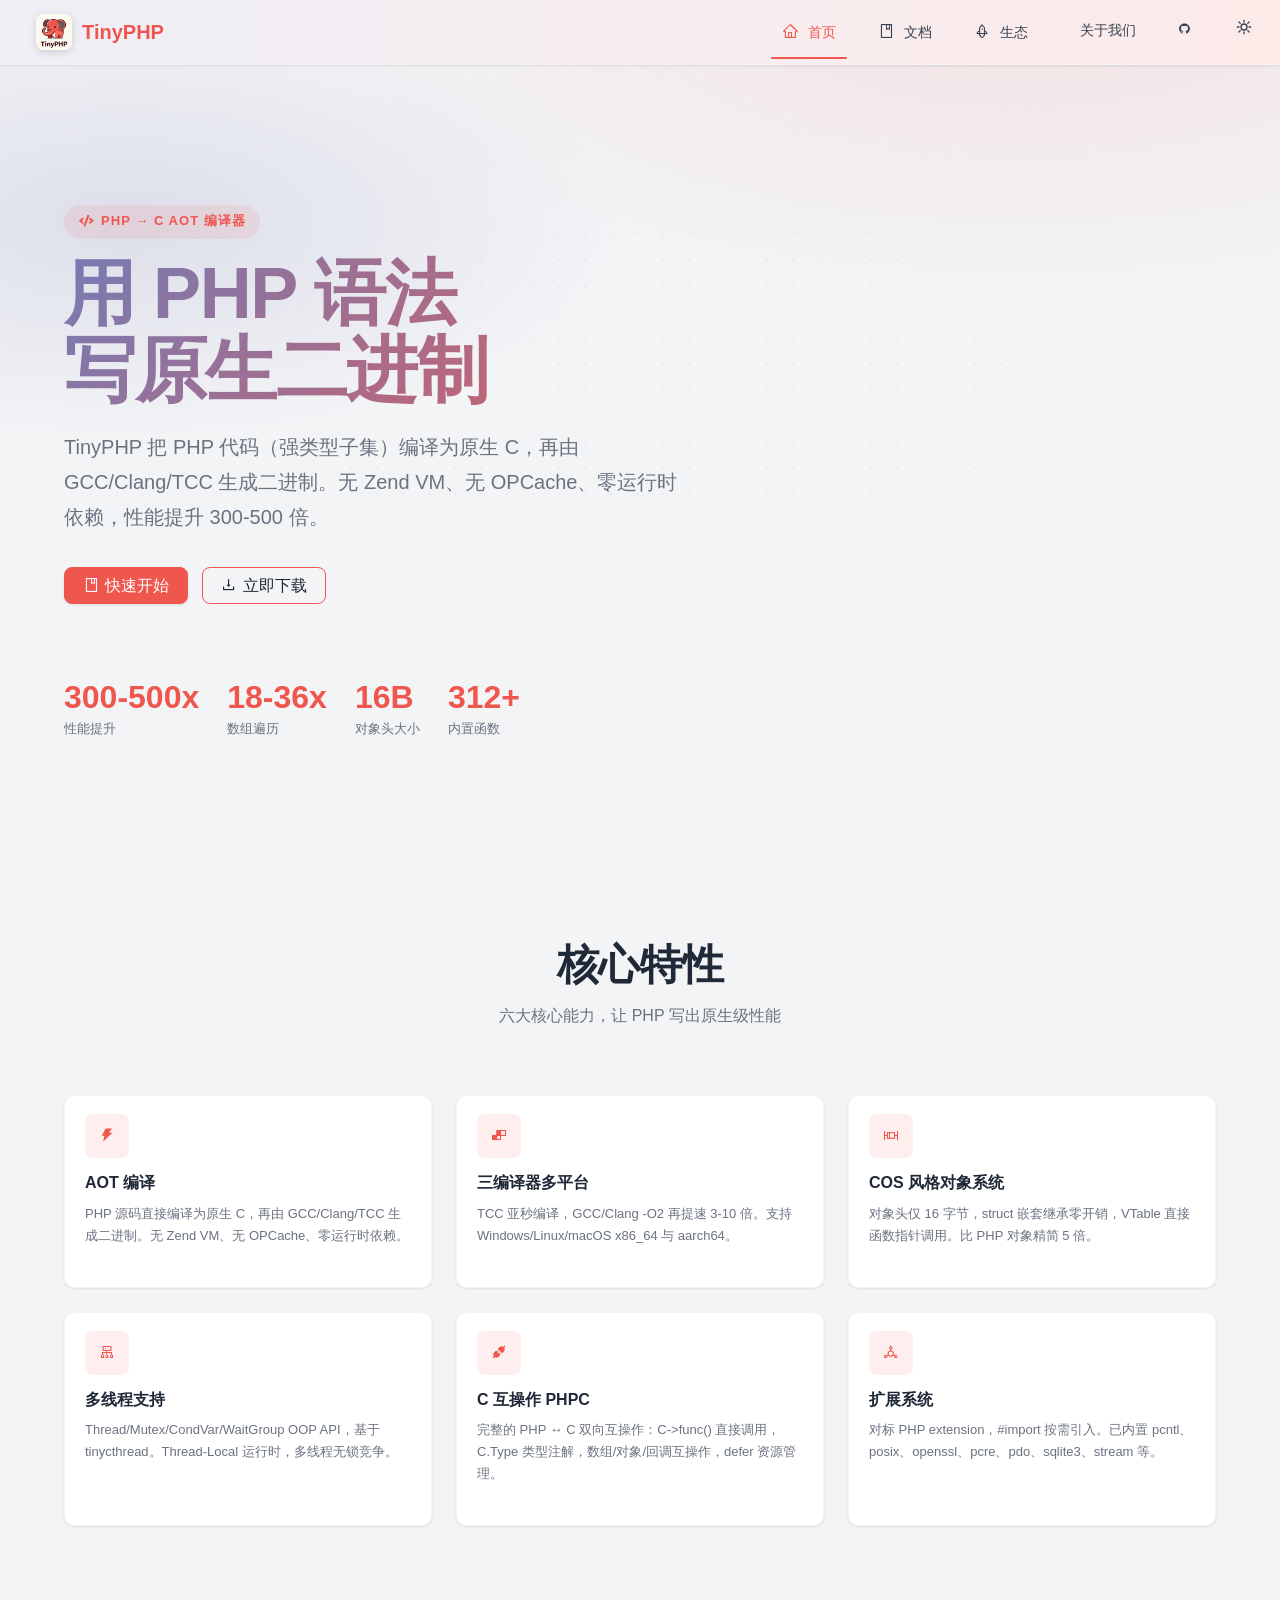
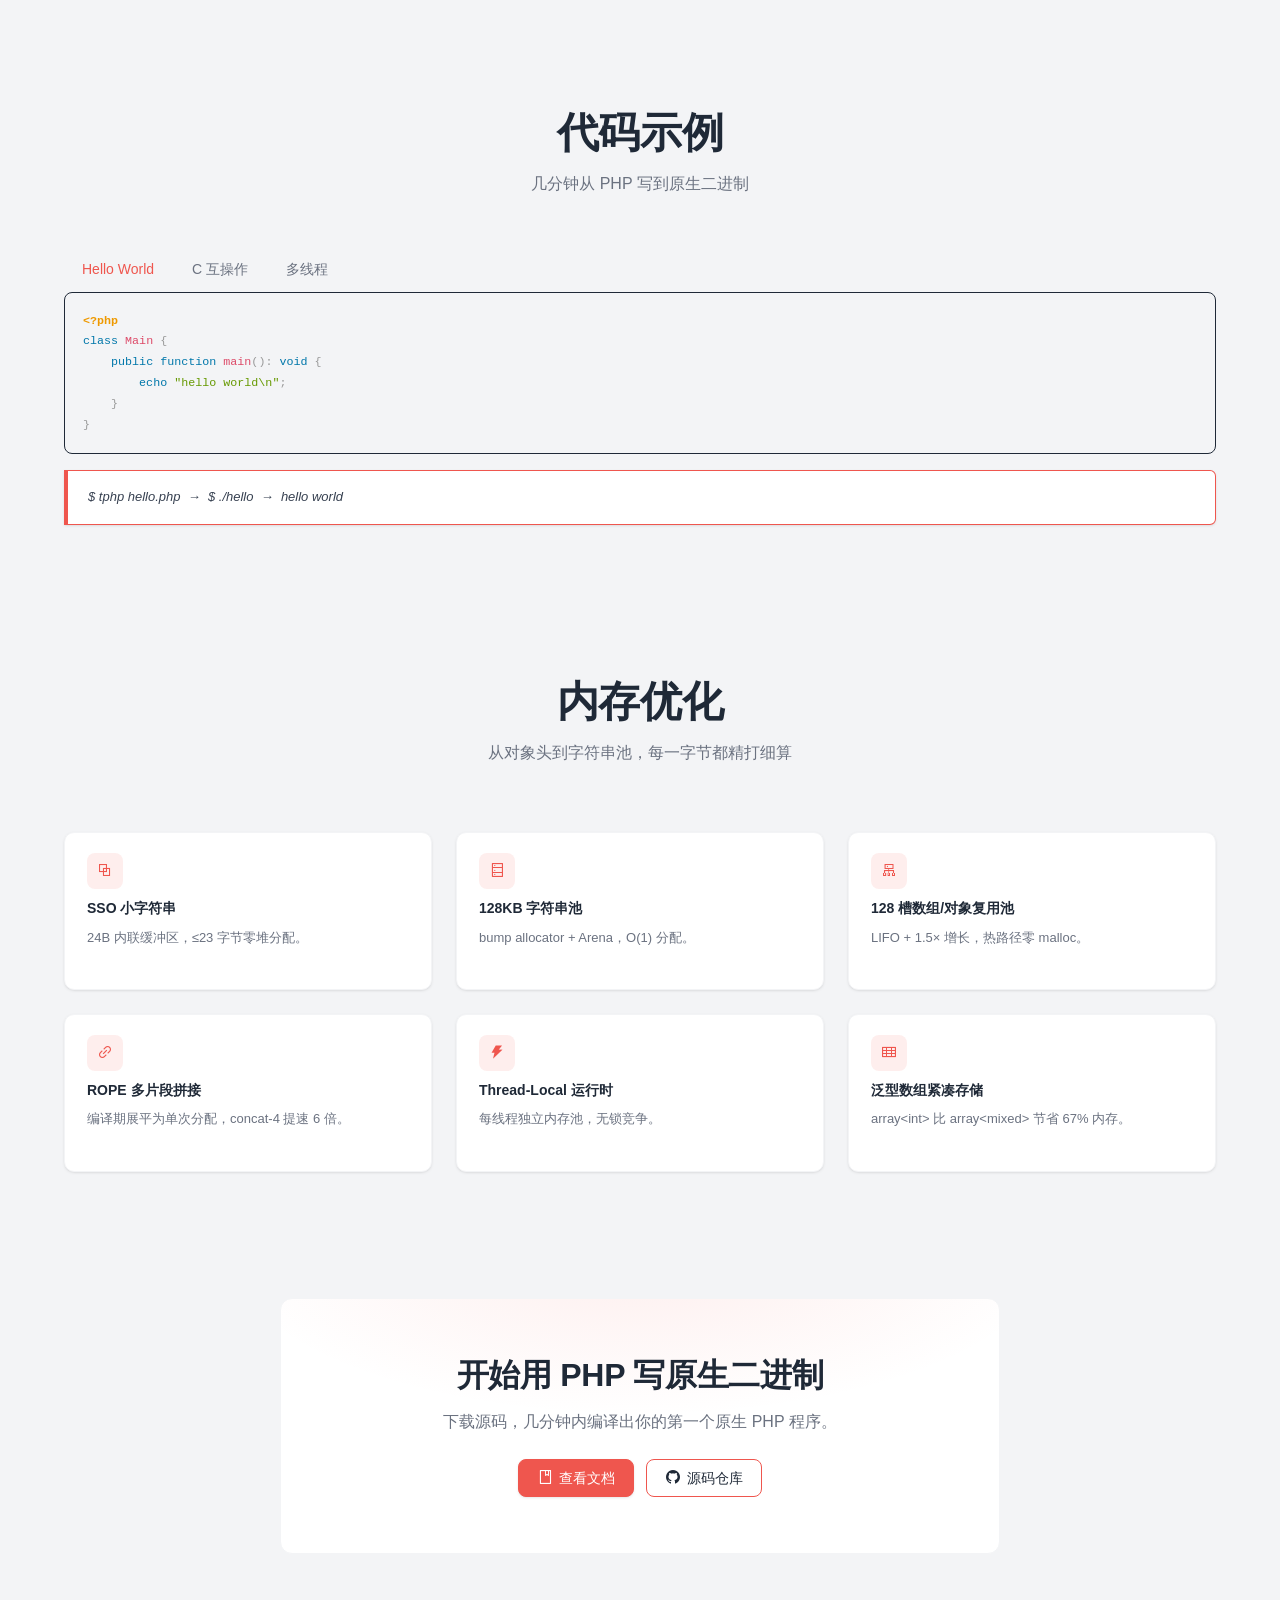
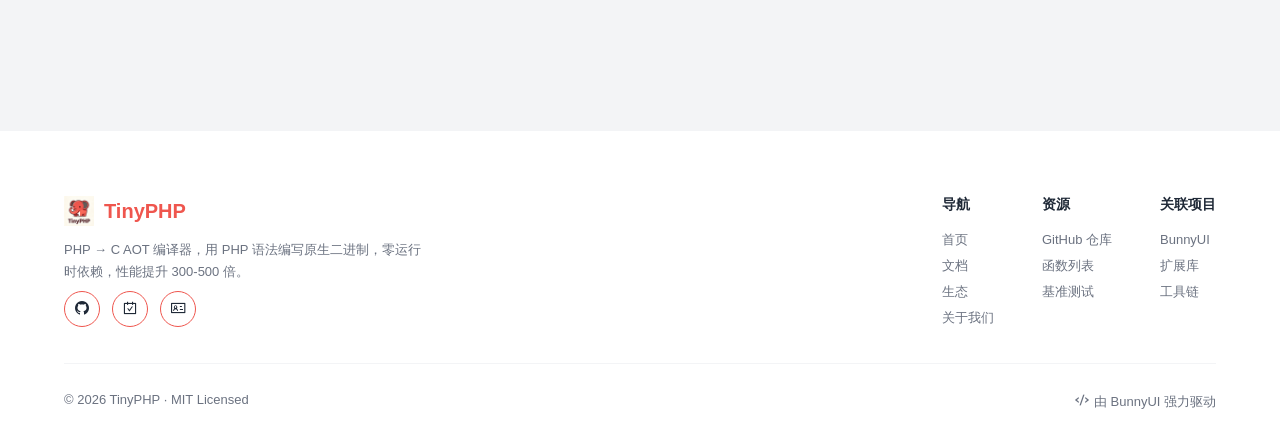
==== commit 9dd2ba7c: "优化文档信息" ====
--- a/index.html
+++ b/index.html
@@ -34,10 +34,10 @@
     <script src="assets/bunny/bunny.js?v=2"></script>
     <!-- bny-spa 扩展 -->
     <link rel="stylesheet" href="assets/ext/spa.css">
-    <script src="assets/ext/spa.js?v=2"></script>
+    <script src="assets/ext/spa.js?v=6"></script>
     <!-- 全局共享样式 -->
     <link rel="stylesheet" href="assets/css/site.css?v=6">
-    <link rel="stylesheet" href="assets/css/docs.css?v=6">
+    <link rel="stylesheet" href="assets/css/docs.css?v=11">
     <!-- 首页特有样式（导航离开时自动卸载） -->
     <link bny-spa rel="stylesheet" href="assets/css/home.css?v=5">
 </head>
@@ -267,7 +267,7 @@
                     </div>
                     <div class="bny-card feature-card memory-card" model="transition">
                         <div class="body">
-                            <div class="feature-icon"><i class="bny-icon icon-thread"></i></div>
+                            <div class="feature-icon"><i class="bny-icon icon-thunderbolt-fill"></i></div>
                             <h3 class="feature-title">Thread-Local 运行时</h3>
                             <p class="feature-desc">每线程独立内存池，无锁竞争。</p>
                         </div>
@@ -300,60 +300,10 @@
 
     </main>
 
-    <!-- ==================== 共享页脚 ==================== -->
-    <footer class="site-footer">
-        <div class="site-container">
-            <div class="footer-grid">
-                <div class="footer-brand">
-                    <div class="logo-line"><img src="assets/img/TinyPHP.png" alt="TinyPHP"><span>TinyPHP</span></div>
-                    <p>PHP → C AOT 编译器，用 PHP 语法编写原生二进制，零运行时依赖，性能提升 300-500 倍。</p>
-                    <div class="footer-social">
-                        <a class="bny-btn" model="border circle" href="https://github.com/KingBes/TinyPHP"
-                            target="_blank" rel="noopener noreferrer" bny-spa-skip title="GitHub"><i
-                                class="bny-icon icon-github-fill"></i></a>
-                        <a class="bny-btn" model="border circle" href="https://github.com/KingBes/TinyPHP/actions"
-                            target="_blank" rel="noopener noreferrer" bny-spa-skip title="CI 构建"><i
-                                class="bny-icon icon-carryout"></i></a>
-                        <a class="bny-btn" model="border circle"
-                            href="https://github.com/KingBes/TinyPHP/blob/main/LICENSE" target="_blank"
-                            rel="noopener noreferrer" bny-spa-skip title="MIT 许可证"><i
-                                class="bny-icon icon-idcard"></i></a>
-                    </div>
-                </div>
-                <div class="footer-links">
-                    <div class="footer-col">
-                        <h4>导航</h4>
-                        <a href="index.html">首页</a>
-                        <a href="docs.html">文档</a>
-                        <a href="ecosystem.html">生态</a>
-                        <a href="about.html">关于我们</a>
-                    </div>
-                    <div class="footer-col">
-                        <h4>资源</h4>
-                        <a href="https://github.com/KingBes/TinyPHP" target="_blank" rel="noopener noreferrer"
-                            bny-spa-skip>GitHub 仓库</a>
-                        <a href="https://github.com/KingBes/TinyPHP/blob/main/FUNCTIONS.md" target="_blank"
-                            rel="noopener noreferrer" bny-spa-skip>函数列表</a>
-                        <a href="https://github.com/KingBes/TinyPHP/blob/main/BENCHMARK_RESULTS.md" target="_blank"
-                            rel="noopener noreferrer" bny-spa-skip>基准测试</a>
-                    </div>
-                    <div class="footer-col">
-                        <h4>关联项目</h4>
-                        <a href="https://github.com/workbunny/bunny.ui" target="_blank" rel="noopener noreferrer"
-                            bny-spa-skip>BunnyUI</a>
-                        <a href="ecosystem.html">扩展库</a>
-                        <a href="ecosystem.html">工具链</a>
-                    </div>
-                </div>
-            </div>
-            <div class="footer-bottom">
-                <span>© 2026 TinyPHP · MIT Licensed</span>
-                <span><i class="bny-icon icon-code"></i> 由 BunnyUI 强力驱动</span>
-            </div>
-        </div>
-    </footer>
-
-    <script src="assets/js/site.js?v=10"></script>
+    <!-- ==================== 共享页脚（htmx 注入，唯一数据源 public/footer.html） ==================== -->
+    <footer class="site-footer" hx-get="public/footer.html" hx-trigger="load"></footer>
+
+    <script src="assets/js/site.js?v=14"></script>
 </body>
 
 </html>
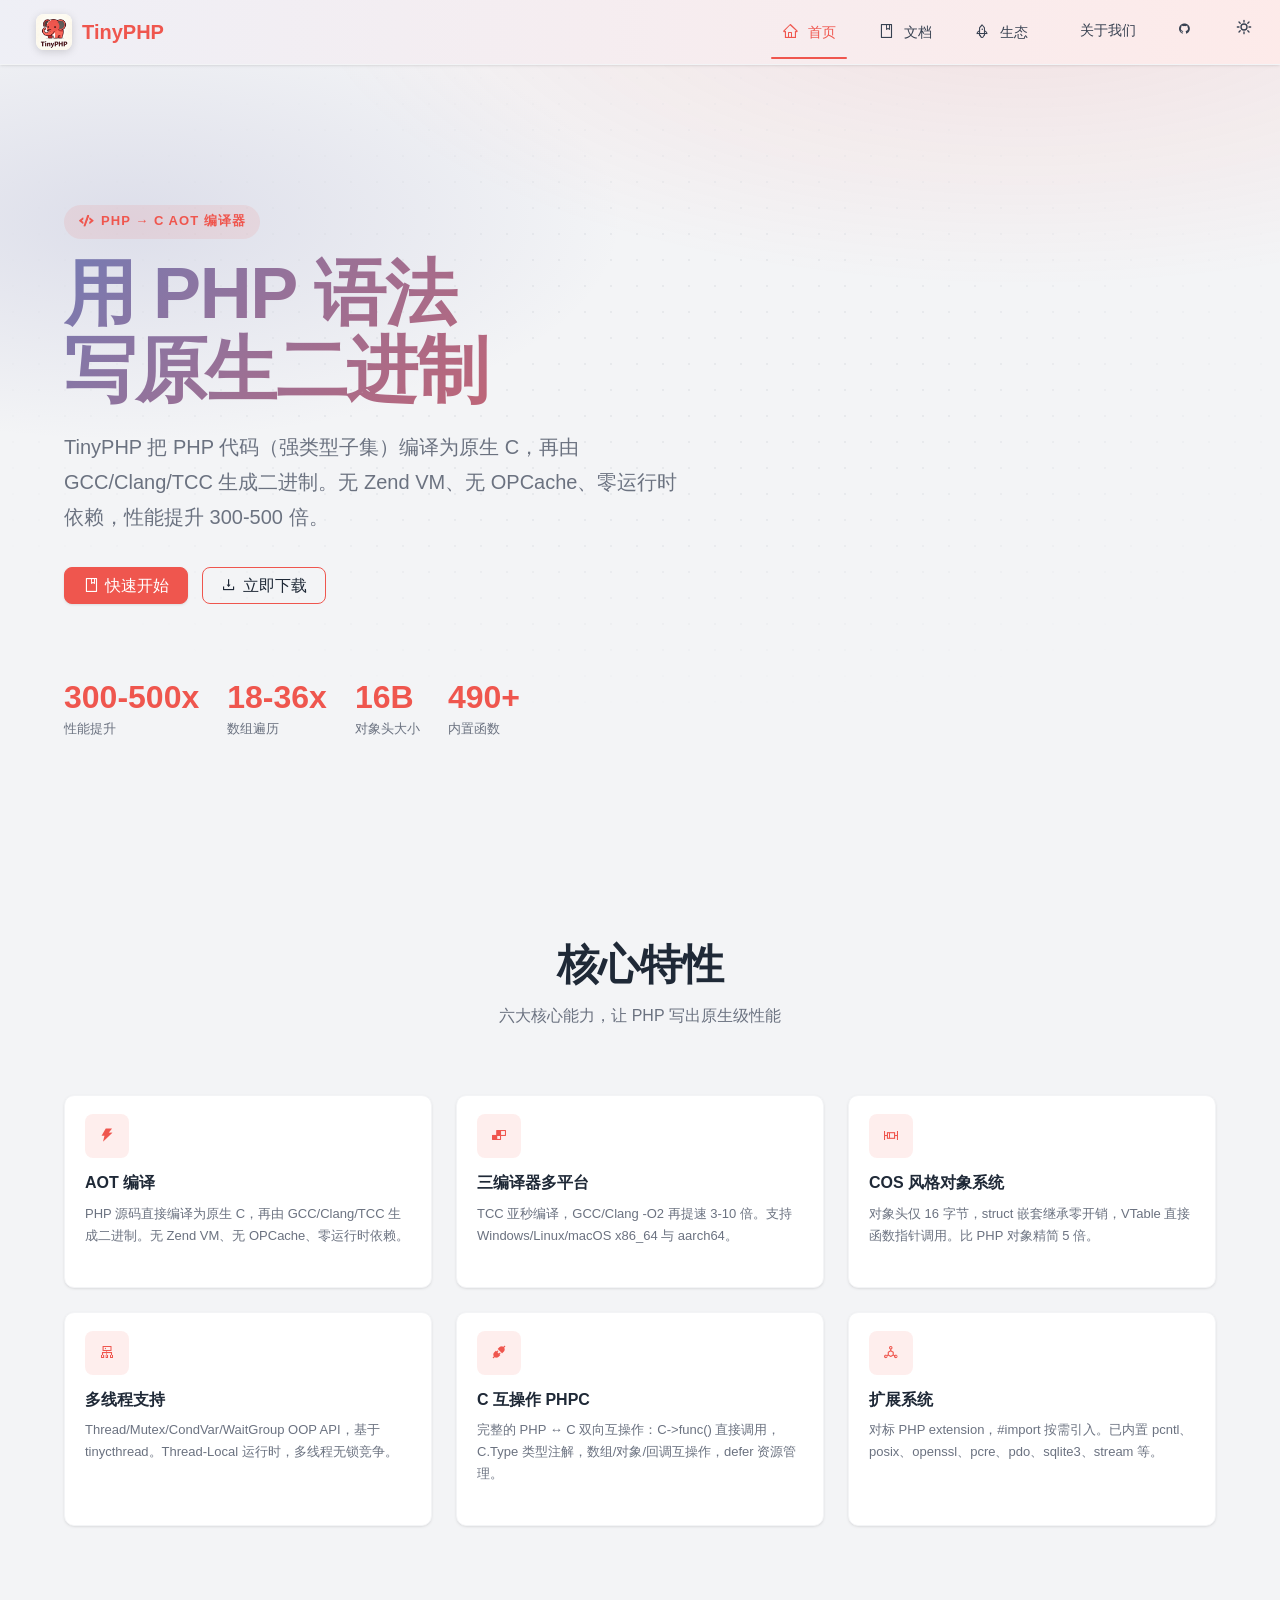
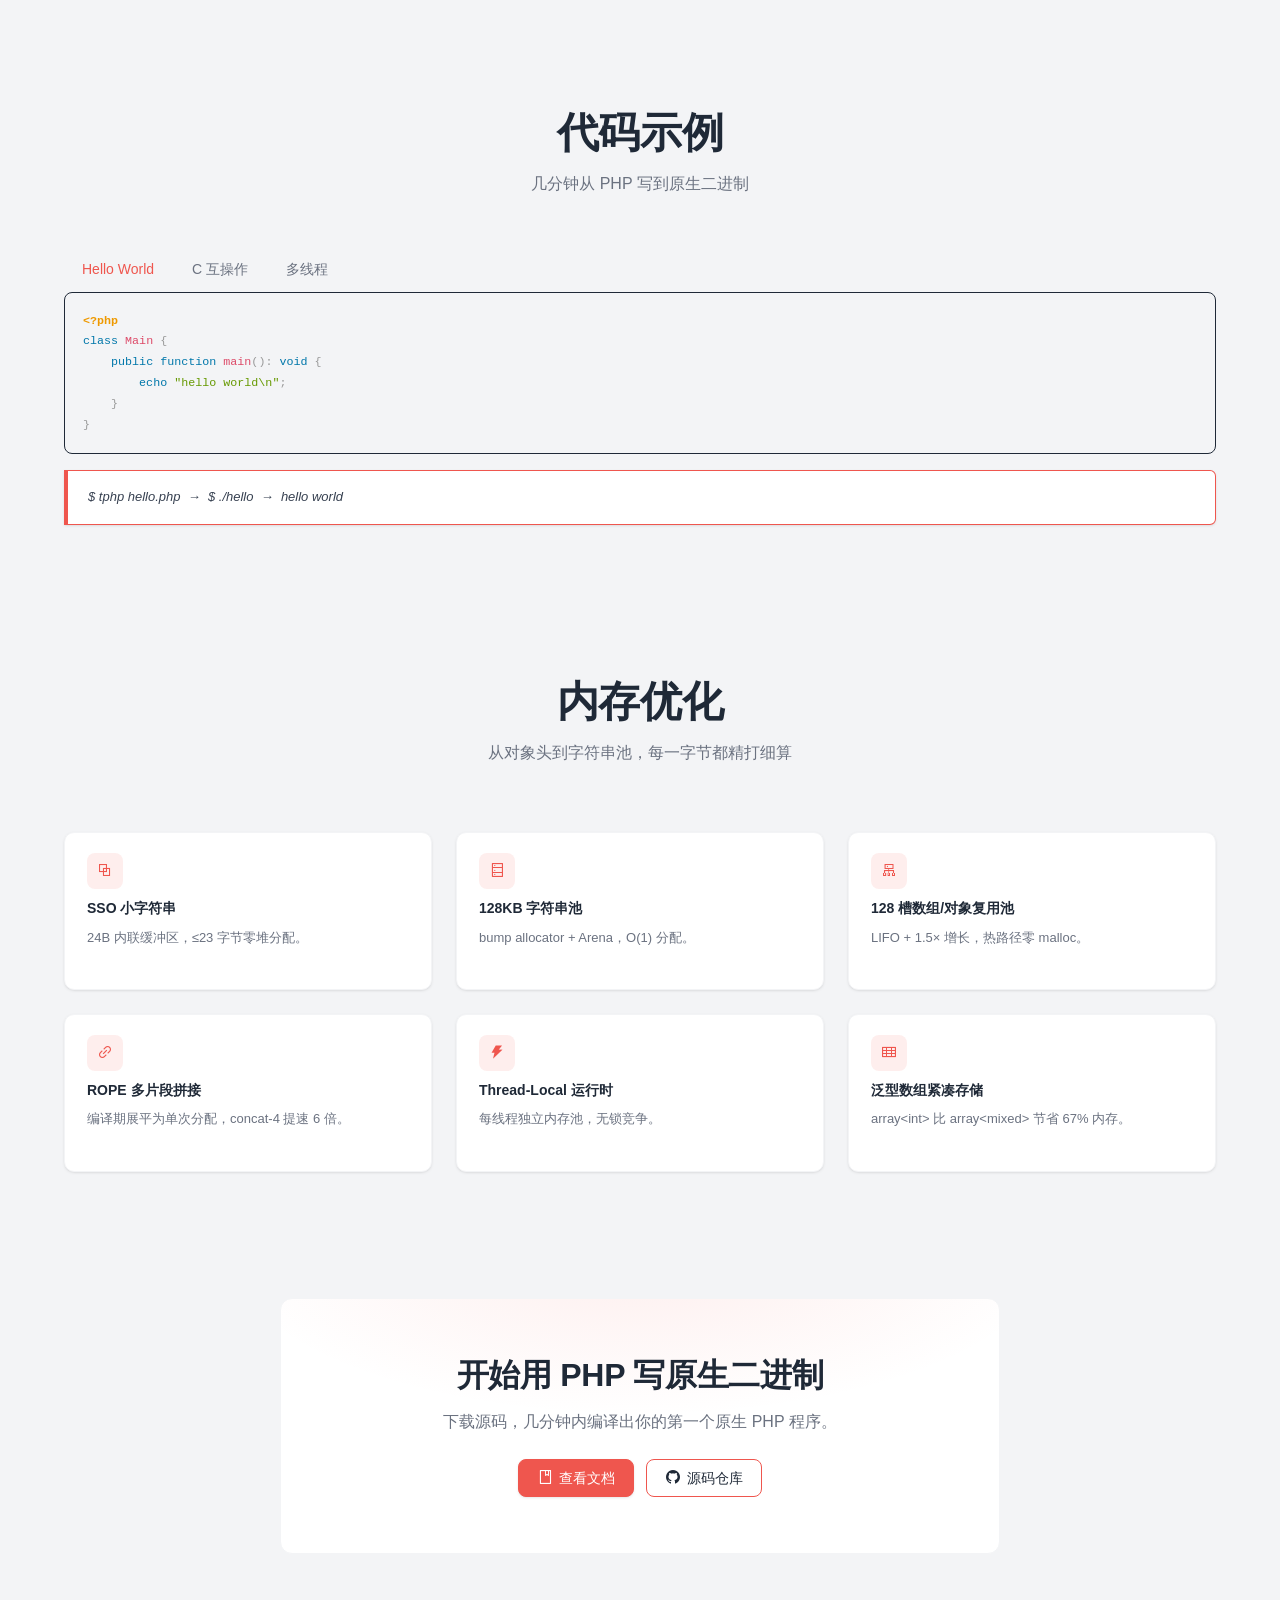
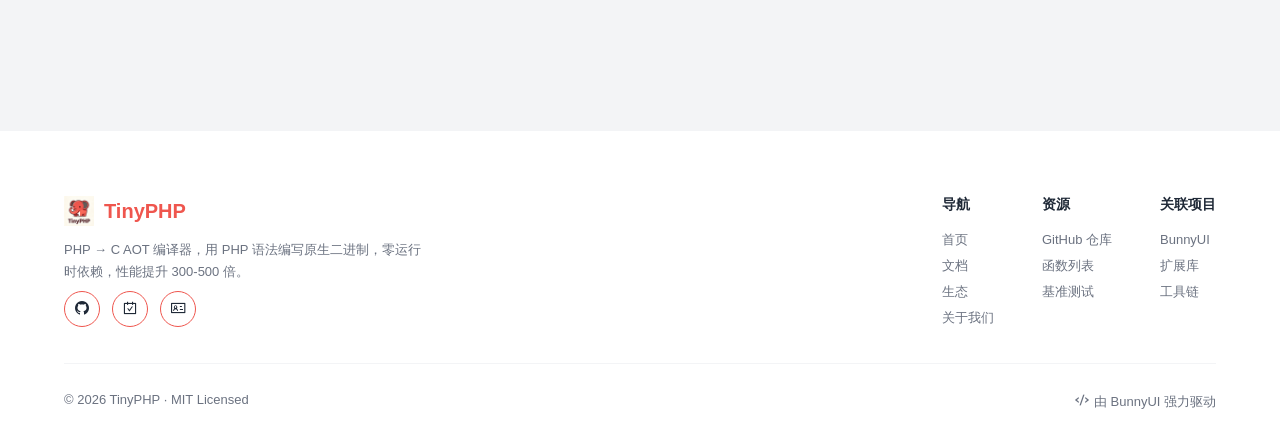
==== commit 8c9fc1f9: "更新文档信息" ====
--- a/index.html
+++ b/index.html
@@ -105,7 +105,7 @@
                         </div>
                         <div class="meta-item"><span class="meta-num">16B</span><span class="meta-label">对象头大小</span>
                         </div>
-                        <div class="meta-item"><span class="meta-num">312+</span><span class="meta-label">内置函数</span>
+                        <div class="meta-item"><span class="meta-num">490+</span><span class="meta-label">内置函数</span>
                         </div>
                     </div>
                 </div>
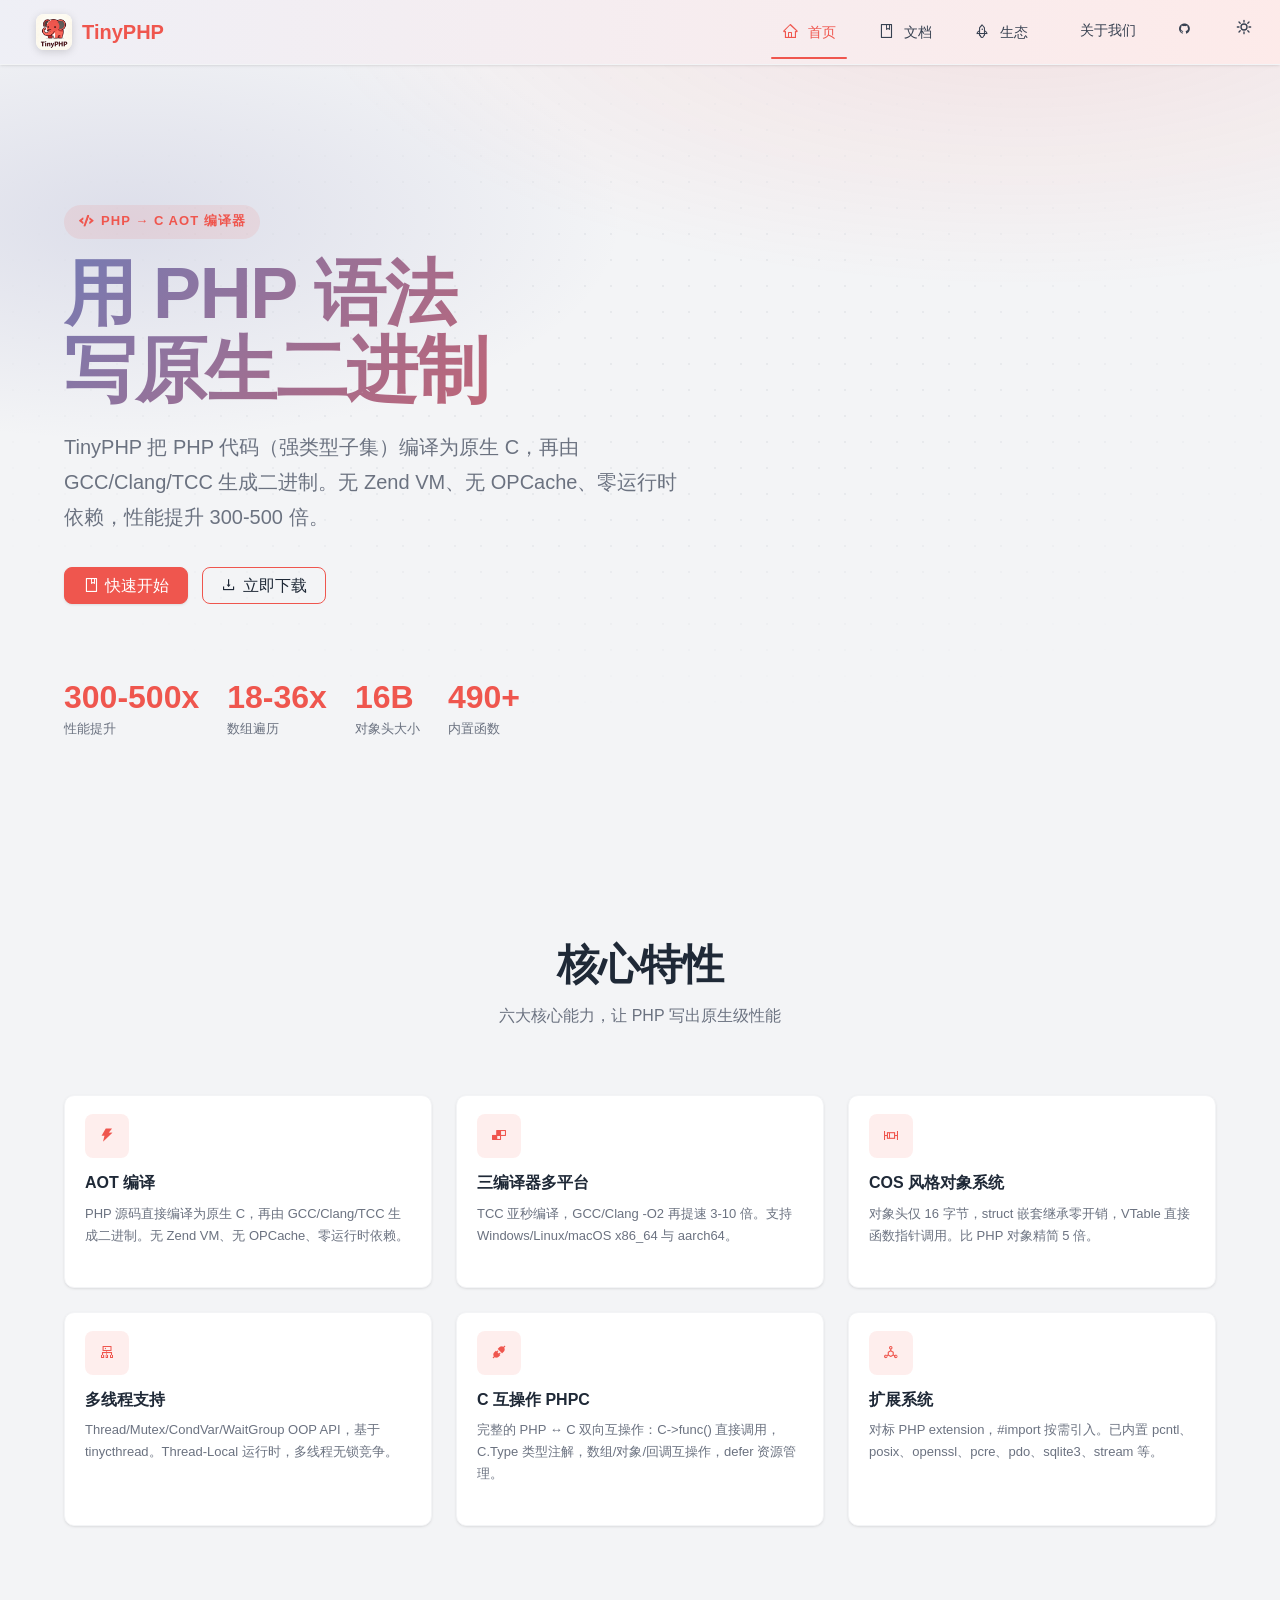
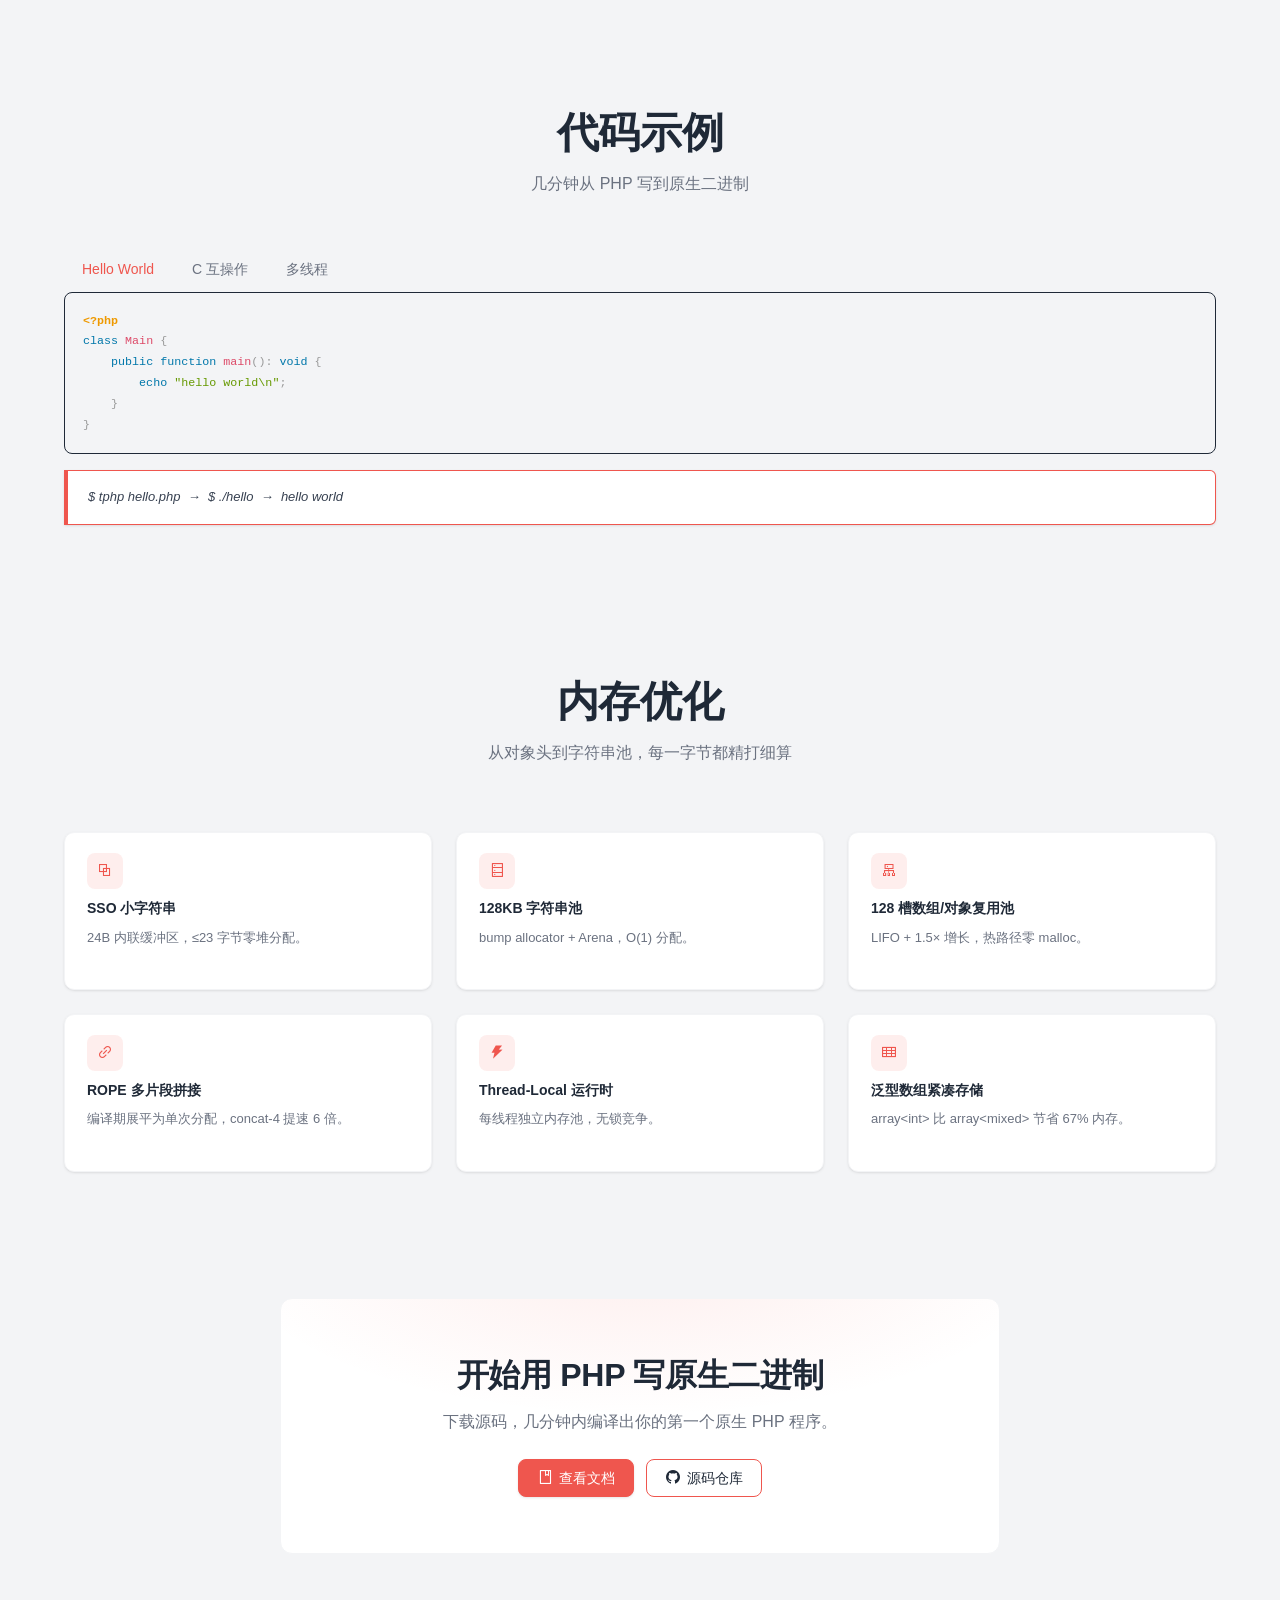
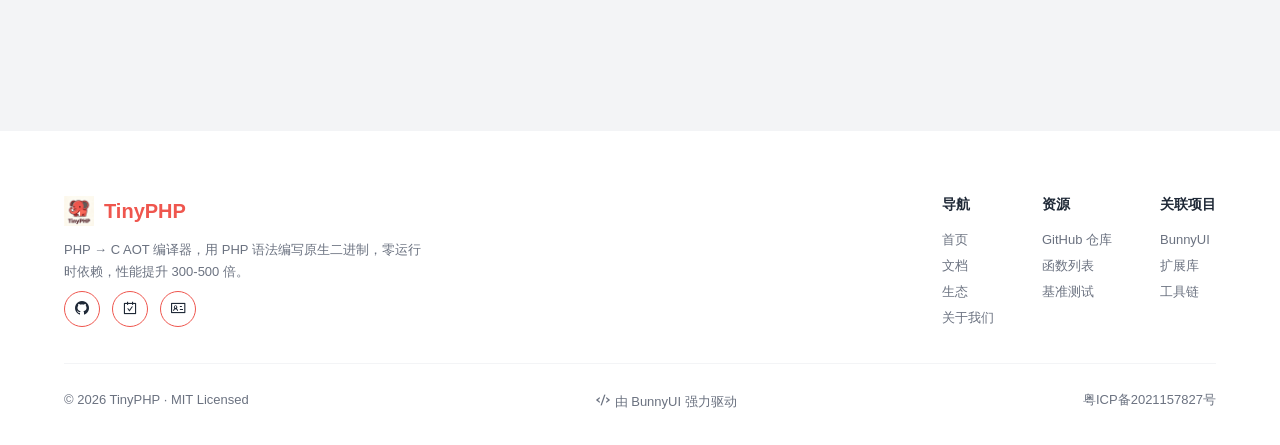
==== commit d61f2560: "更新baidu seo" ====
--- a/index.html
+++ b/index.html
@@ -7,6 +7,7 @@
     <title>TinyPHP · PHP → C AOT 编译器</title>
     <meta name="keywords" content="TinyPHP, AOT, PHP, C, 编译器, PHPC, COS, 多线程">
     <meta name="description" content="TinyPHP 是一个 PHP → C AOT 编译器，用 PHP 语法编写原生二进制，零运行时依赖，性能提升 300-500 倍。">
+    <meta name="baidu-site-verification" content="codeva-VlmaPp9zSC" />
     <!-- hash 路由：地址栏使用 入口页#/目标路径，刷新不丢失状态 -->
     <meta name="bny-spa-mode" content="hash">
     <link rel="icon" href="assets/img/TinyPHP.ico" type="image/x-icon">
